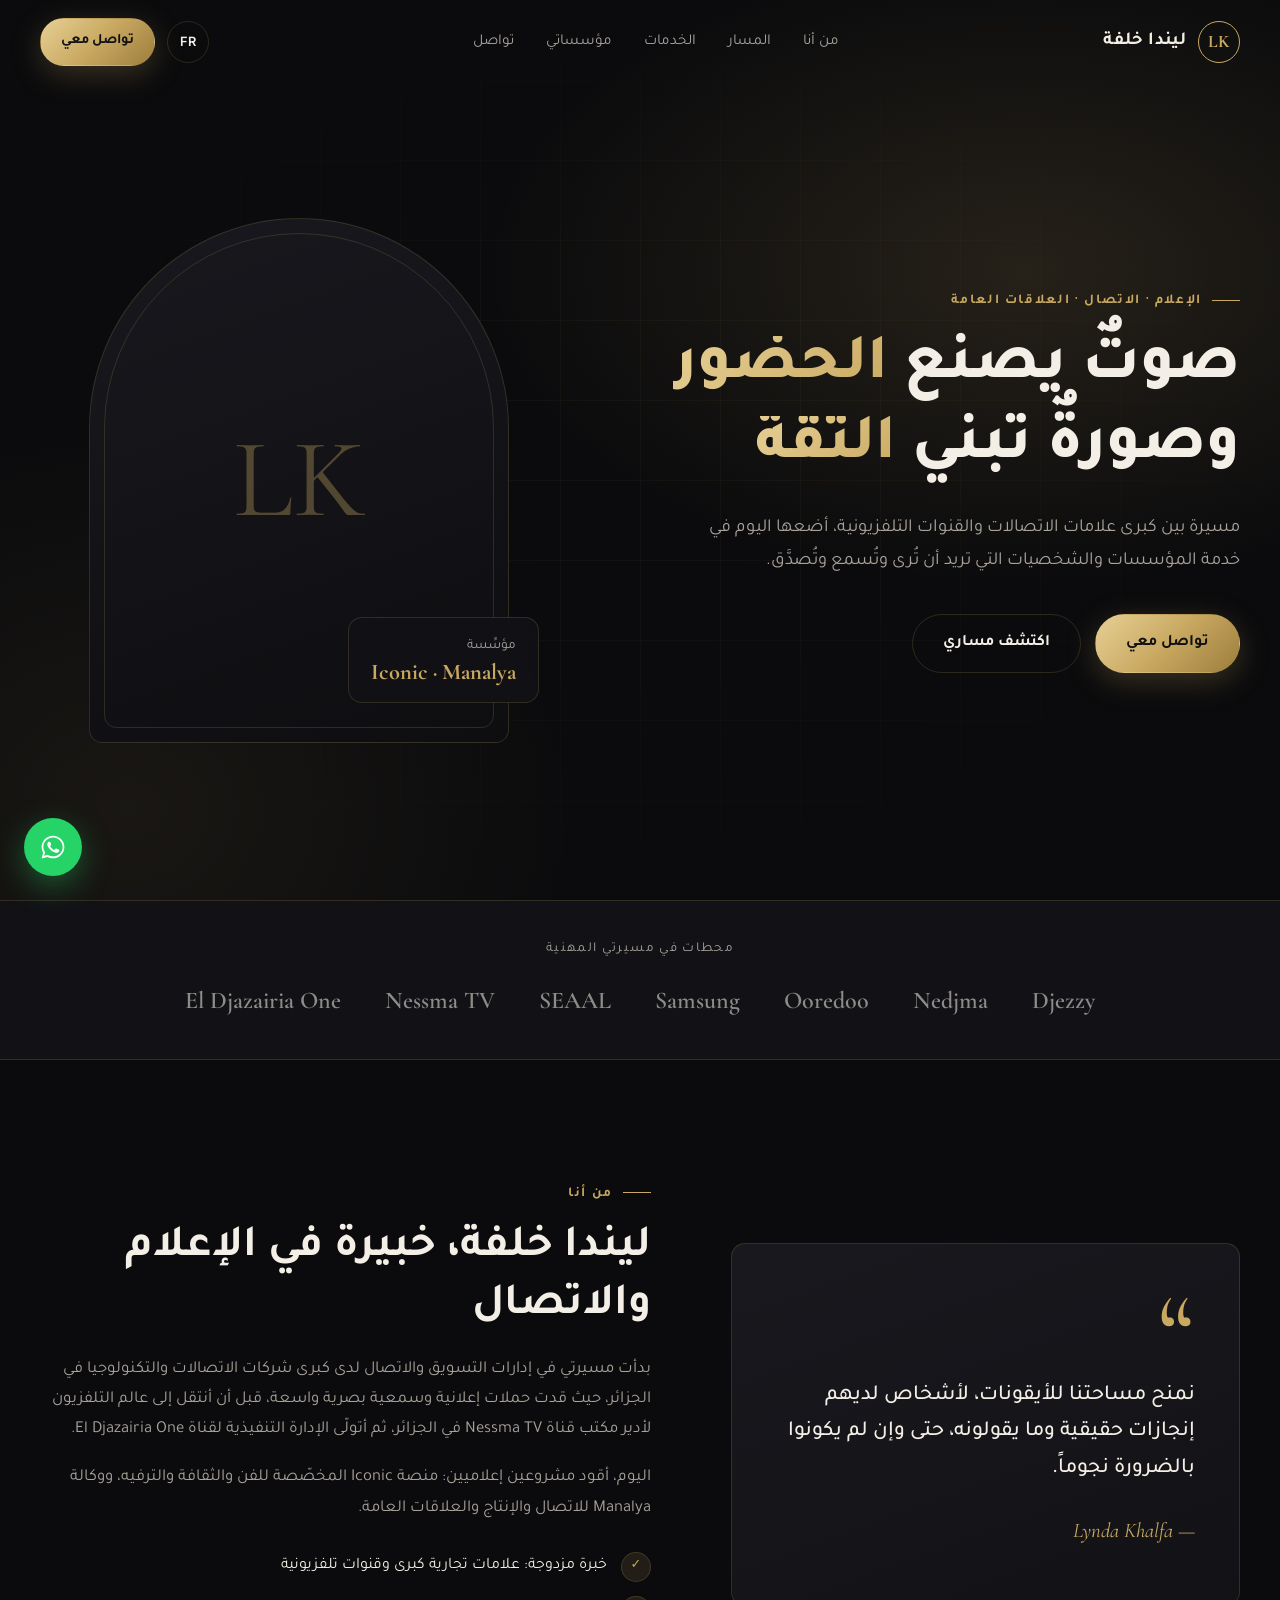
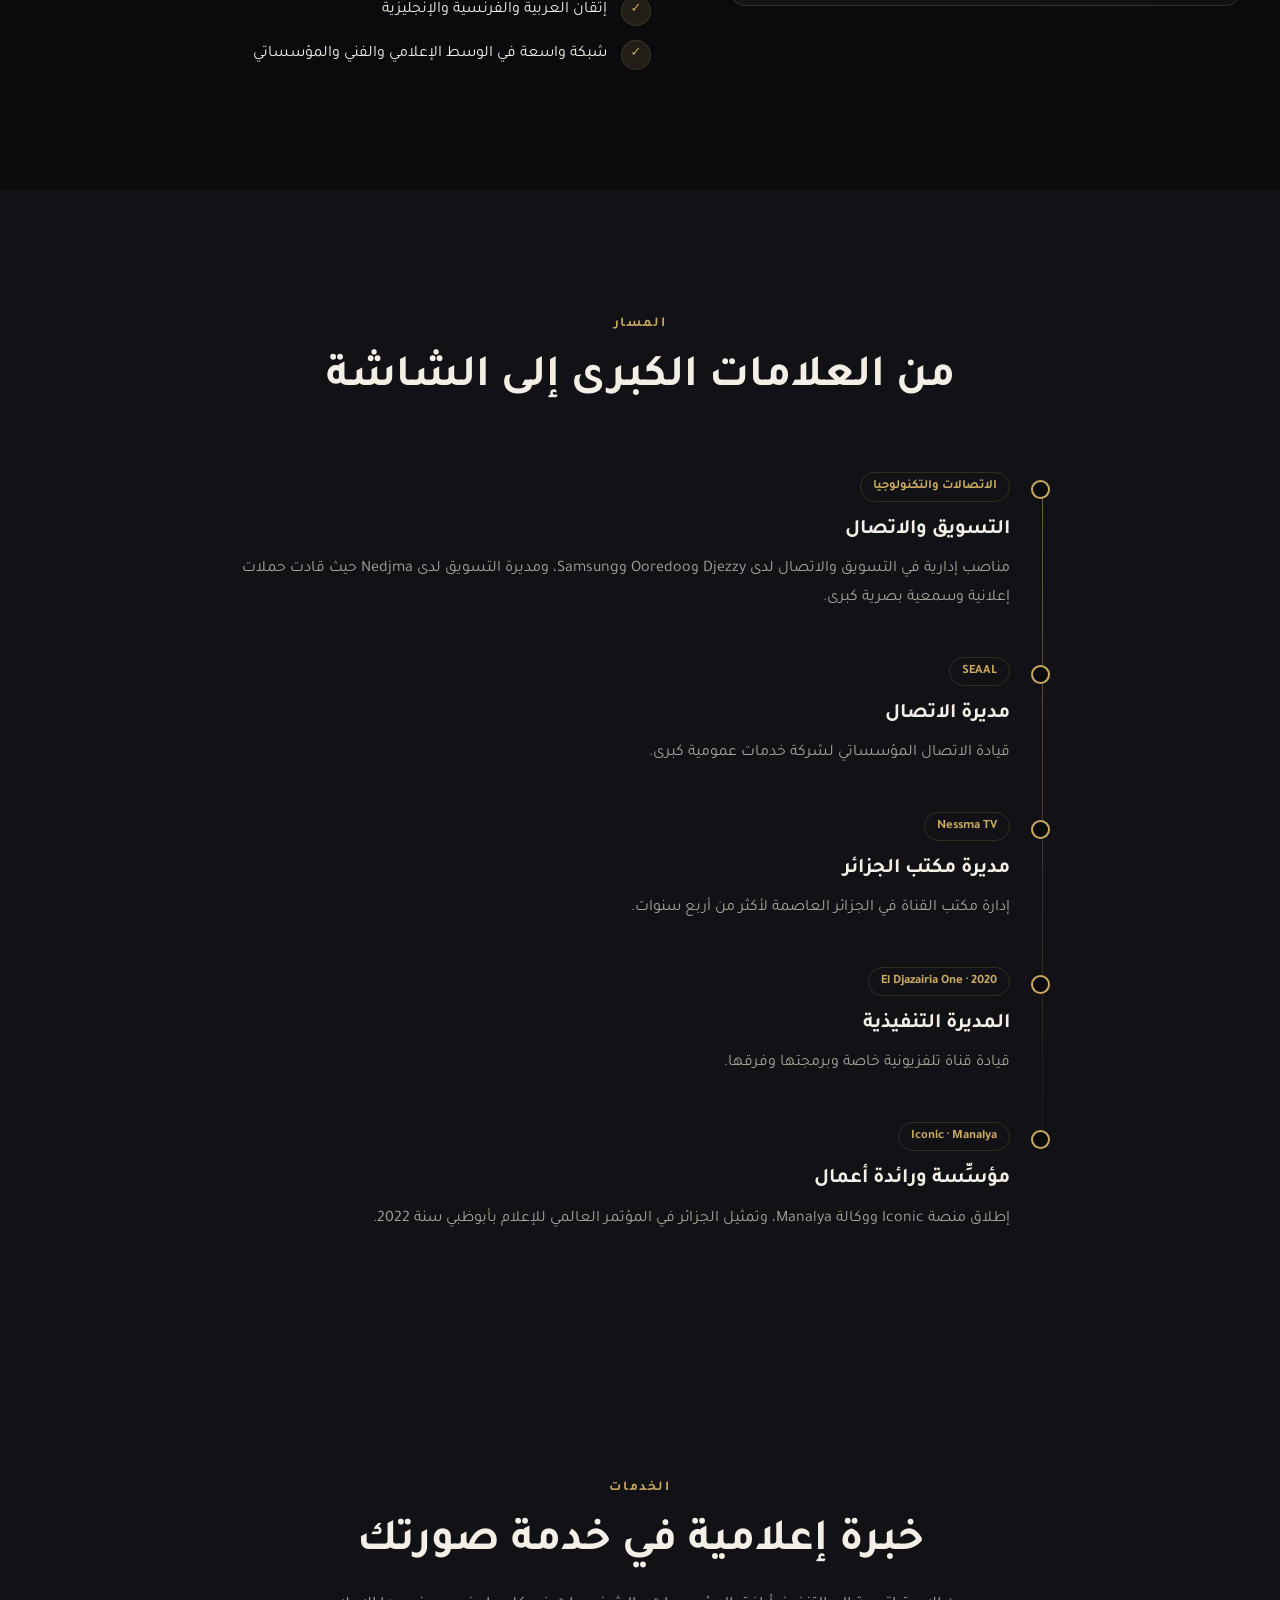
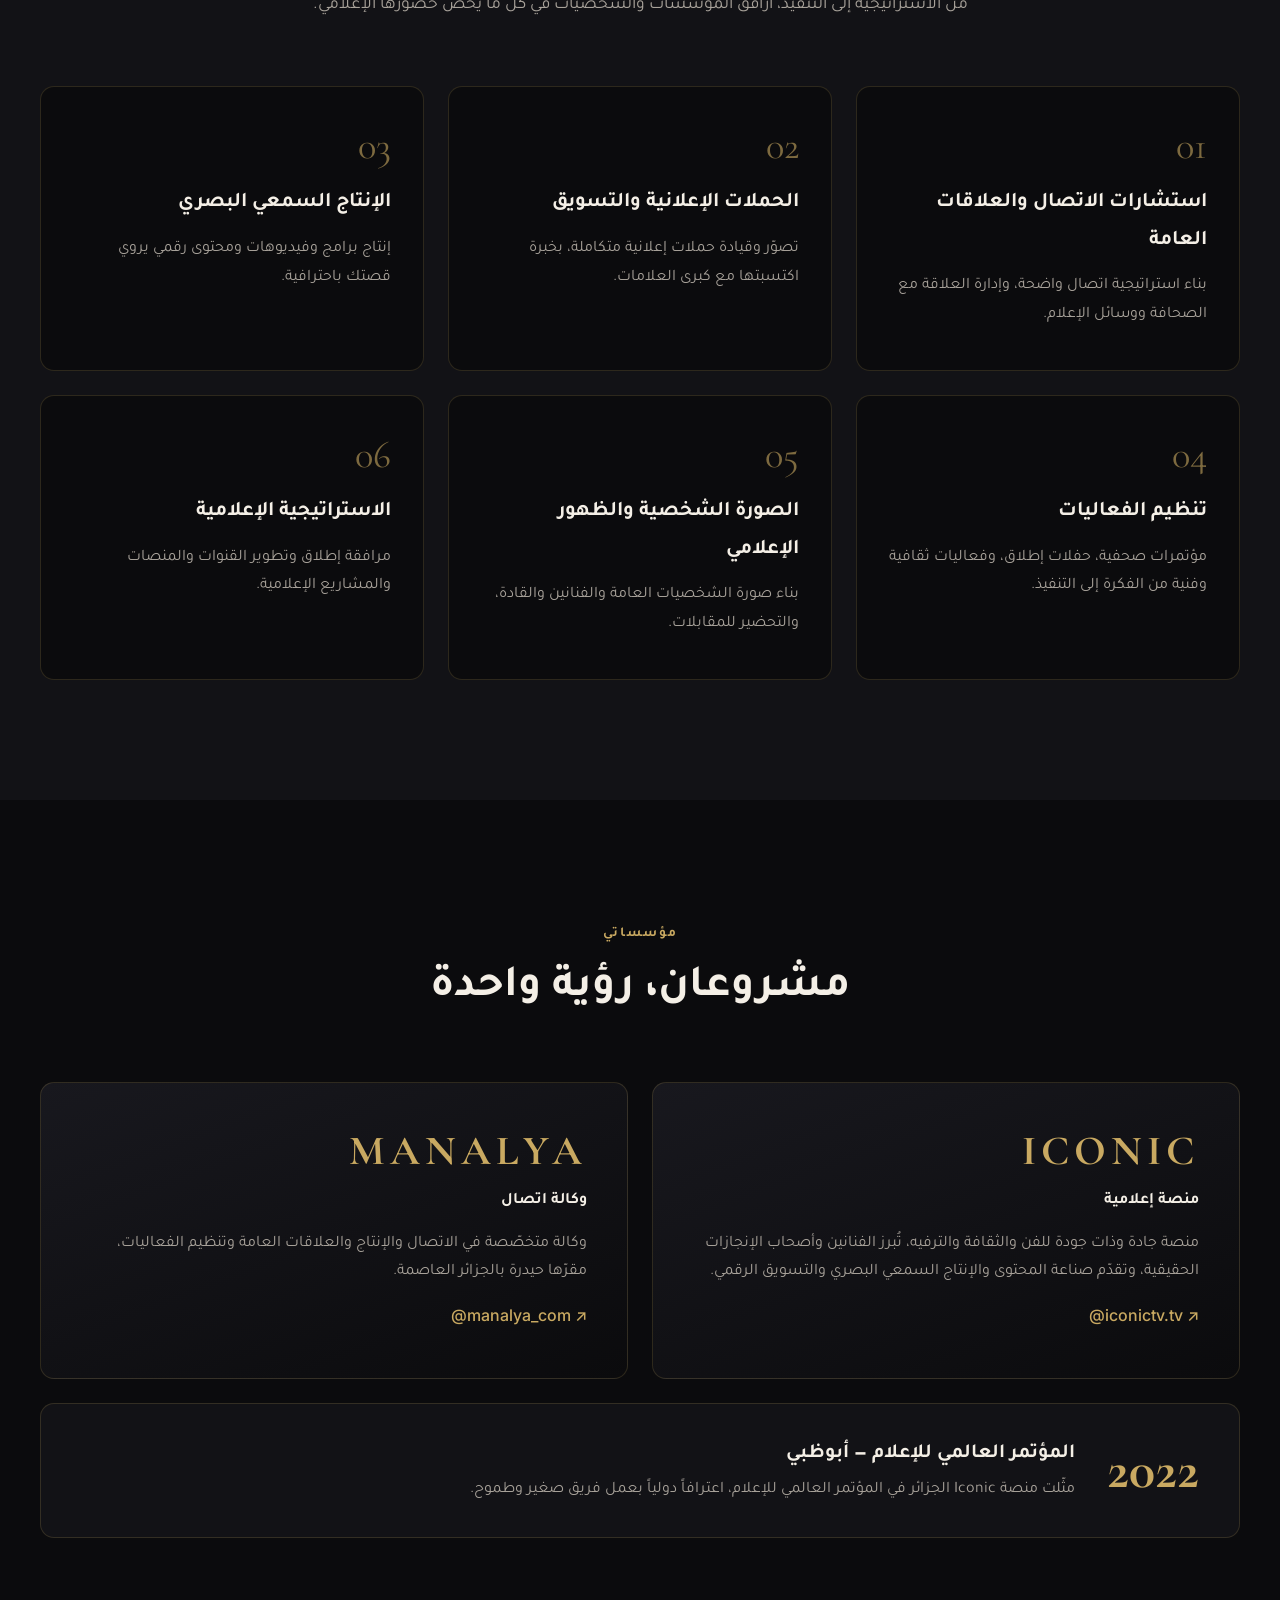
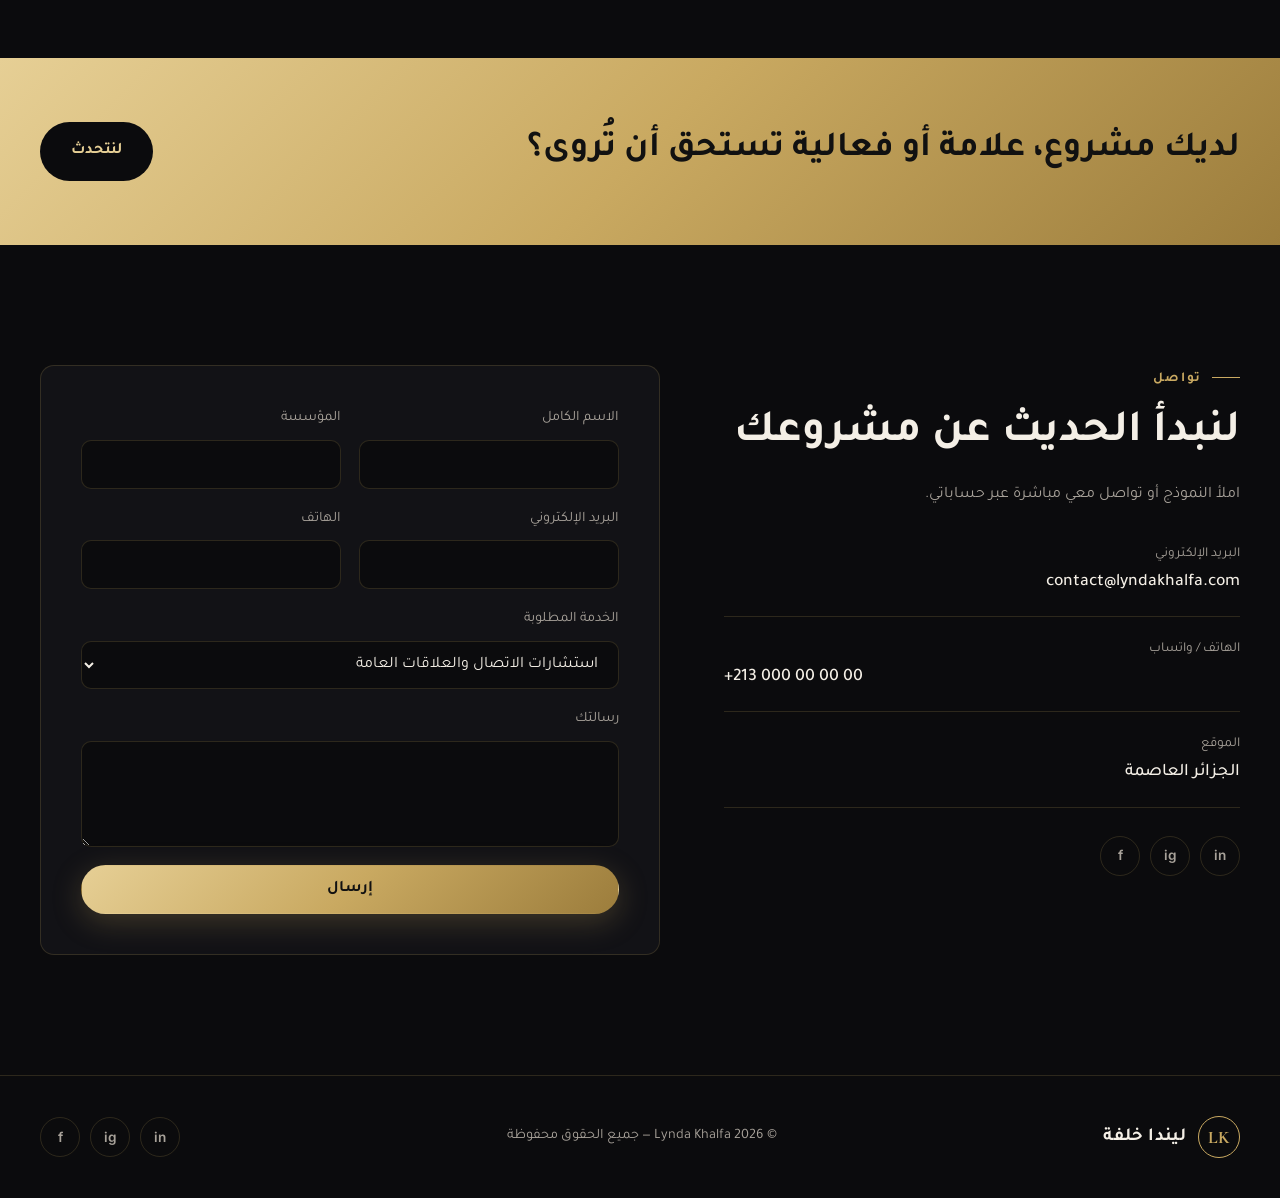
==== index.html @ bf8e7516 "Refocus site on media & PR: Lynda Khalfa, career timeline, Iconic & Manalya - Correct name spelling " ====
<!DOCTYPE html>
<html lang="ar" dir="rtl">
<head>
  <meta charset="UTF-8">
  <meta name="viewport" content="width=device-width, initial-scale=1.0">
  <title>ليندا خلفة | الإعلام والاتصال والعلاقات العامة</title>
  <meta name="description" content="ليندا خلفة — خبيرة في الإعلام والاتصال والعلاقات العامة، مؤسِّسة منصة Iconic ووكالة Manalya.">
  <link rel="preconnect" href="https://fonts.googleapis.com">
  <link rel="preconnect" href="https://fonts.gstatic.com" crossorigin>
  <link href="https://fonts.googleapis.com/css2?family=Cormorant+Garamond:wght@500;600;700&family=Tajawal:wght@300;400;500;700;800&family=Inter:wght@300;400;500;600&display=swap" rel="stylesheet">
  <link rel="stylesheet" href="assets/css/style.css">
</head>
<body>

  <!-- Header -->
  <header class="header" id="header">
    <div class="container header__inner">
      <a href="#home" class="logo">
        <span class="logo__mark">LK</span>
        <span class="logo__text" data-i18n="brand">ليندا خلفة</span>
      </a>
      <nav class="nav" id="nav">
        <a href="#about" data-i18n="nav.about">من أنا</a>
        <a href="#journey" data-i18n="nav.journey">المسار</a>
        <a href="#services" data-i18n="nav.services">الخدمات</a>
        <a href="#ventures" data-i18n="nav.ventures">مؤسساتي</a>
        <a href="#contact" data-i18n="nav.contact">تواصل</a>
      </nav>
      <div class="header__actions">
        <button class="lang-toggle" id="langToggle" aria-label="Change language">FR</button>
        <a href="#contact" class="btn btn--gold btn--sm" data-i18n="cta.contact">تواصل معي</a>
        <button class="burger" id="burger" aria-label="Menu"><span></span><span></span><span></span></button>
      </div>
    </div>
  </header>

  <!-- Hero -->
  <section class="hero" id="home">
    <div class="hero__bg"></div>
    <div class="container hero__inner">
      <div class="hero__content reveal">
        <span class="eyebrow" data-i18n="hero.eyebrow">الإعلام · الاتصال · العلاقات العامة</span>
        <h1 class="hero__title" data-i18n="hero.title">صوتٌ يصنع <em>الحضور</em> وصورةٌ تبني <em>الثقة</em></h1>
        <p class="hero__lead" data-i18n="hero.lead">مسيرة بين كبرى علامات الاتصالات والقنوات التلفزيونية، أضعها اليوم في خدمة المؤسسات والشخصيات التي تريد أن تُرى وتُسمع وتُصدَّق.</p>
        <div class="hero__cta">
          <a href="#contact" class="btn btn--gold" data-i18n="cta.contact">تواصل معي</a>
          <a href="#journey" class="btn btn--ghost" data-i18n="cta.journey">اكتشف مساري</a>
        </div>
      </div>
      <div class="hero__visual reveal">
        <div class="portrait">
          <!-- ضع صورة ليندا في: assets/img/lynda.jpg -->
          <div class="portrait__frame">
            <img src="assets/img/lynda.jpg" alt="Lynda Khalfa" onerror="this.style.display='none'">
            <span class="portrait__initials">LK</span>
          </div>
          <div class="portrait__badge">
            <span data-i18n="hero.badge">مؤسِّسة</span>
            <strong>Iconic · Manalya</strong>
          </div>
        </div>
      </div>
    </div>
  </section>

  <!-- Brands she worked with -->
  <section class="brands">
    <div class="container">
      <p class="brands__label" data-i18n="brands.label">محطات في مسيرتي المهنية</p>
      <ul class="brands__list">
        <li>Djezzy</li>
        <li>Nedjma</li>
        <li>Ooredoo</li>
        <li>Samsung</li>
        <li>SEAAL</li>
        <li>Nessma TV</li>
        <li>El Djazairia One</li>
      </ul>
    </div>
  </section>

  <!-- About -->
  <section class="section about" id="about">
    <div class="container about__grid">
      <div class="about__media reveal">
        <div class="about__card">
          <span class="quote-mark">“</span>
          <p data-i18n="about.quote">نمنح مساحتنا للأيقونات، لأشخاص لديهم إنجازات حقيقية وما يقولونه، حتى وإن لم يكونوا بالضرورة نجوماً.</p>
          <span class="about__sign">— Lynda Khalfa</span>
        </div>
      </div>
      <div class="about__content reveal">
        <span class="eyebrow" data-i18n="about.eyebrow">من أنا</span>
        <h2 class="section__title" data-i18n="about.title">ليندا خلفة، خبيرة في الإعلام والاتصال</h2>
        <p data-i18n="about.p1">بدأت مسيرتي في إدارات التسويق والاتصال لدى كبرى شركات الاتصالات والتكنولوجيا في الجزائر، حيث قدت حملات إعلانية وسمعية بصرية واسعة، قبل أن أنتقل إلى عالم التلفزيون لأدير مكتب قناة Nessma TV في الجزائر، ثم أتولّى الإدارة التنفيذية لقناة El Djazairia One.</p>
        <p data-i18n="about.p2">اليوم، أقود مشروعين إعلاميين: منصة Iconic المخصّصة للفن والثقافة والترفيه، ووكالة Manalya للاتصال والإنتاج والعلاقات العامة.</p>
        <ul class="checklist">
          <li data-i18n="about.l1">خبرة مزدوجة: علامات تجارية كبرى وقنوات تلفزيونية</li>
          <li data-i18n="about.l2">إتقان العربية والفرنسية والإنجليزية</li>
          <li data-i18n="about.l3">شبكة واسعة في الوسط الإعلامي والفني والمؤسساتي</li>
        </ul>
      </div>
    </div>
  </section>

  <!-- Journey -->
  <section class="section journey" id="journey">
    <div class="container">
      <div class="section__head reveal">
        <span class="eyebrow" data-i18n="journey.eyebrow">المسار</span>
        <h2 class="section__title" data-i18n="journey.title">من العلامات الكبرى إلى الشاشة</h2>
      </div>
      <!-- TODO: تأكيد التواريخ والمناصب مع ليندا -->
      <ol class="timeline">
        <li class="timeline__item reveal">
          <span class="timeline__tag" data-i18n="journey.i1.tag">الاتصالات والتكنولوجيا</span>
          <h3 data-i18n="journey.i1.t">التسويق والاتصال</h3>
          <p data-i18n="journey.i1.d">مناصب إدارية في التسويق والاتصال لدى Djezzy وOoredoo وSamsung، ومديرة التسويق لدى Nedjma حيث قادت حملات إعلانية وسمعية بصرية كبرى.</p>
        </li>
        <li class="timeline__item reveal">
          <span class="timeline__tag">SEAAL</span>
          <h3 data-i18n="journey.i2.t">مديرة الاتصال</h3>
          <p data-i18n="journey.i2.d">قيادة الاتصال المؤسساتي لشركة خدمات عمومية كبرى.</p>
        </li>
        <li class="timeline__item reveal">
          <span class="timeline__tag">Nessma TV</span>
          <h3 data-i18n="journey.i3.t">مديرة مكتب الجزائر</h3>
          <p data-i18n="journey.i3.d">إدارة مكتب القناة في الجزائر العاصمة لأكثر من أربع سنوات.</p>
        </li>
        <li class="timeline__item reveal">
          <span class="timeline__tag">El Djazairia One · 2020</span>
          <h3 data-i18n="journey.i4.t">المديرة التنفيذية</h3>
          <p data-i18n="journey.i4.d">قيادة قناة تلفزيونية خاصة وبرمجتها وفرقها.</p>
        </li>
        <li class="timeline__item reveal">
          <span class="timeline__tag">Iconic · Manalya</span>
          <h3 data-i18n="journey.i5.t">مؤسِّسة ورائدة أعمال</h3>
          <p data-i18n="journey.i5.d">إطلاق منصة Iconic ووكالة Manalya، وتمثيل الجزائر في المؤتمر العالمي للإعلام بأبوظبي سنة 2022.</p>
        </li>
      </ol>
    </div>
  </section>

  <!-- Services -->
  <section class="section services" id="services">
    <div class="container">
      <div class="section__head reveal">
        <span class="eyebrow" data-i18n="services.eyebrow">الخدمات</span>
        <h2 class="section__title" data-i18n="services.title">خبرة إعلامية في خدمة صورتك</h2>
        <p class="section__lead" data-i18n="services.lead">من الاستراتيجية إلى التنفيذ، أرافق المؤسسات والشخصيات في كل ما يخص حضورها الإعلامي.</p>
      </div>
      <div class="cards">
        <article class="card reveal">
          <div class="card__icon">01</div>
          <h3 data-i18n="services.s1.t">استشارات الاتصال والعلاقات العامة</h3>
          <p data-i18n="services.s1.d">بناء استراتيجية اتصال واضحة، وإدارة العلاقة مع الصحافة ووسائل الإعلام.</p>
        </article>
        <article class="card reveal">
          <div class="card__icon">02</div>
          <h3 data-i18n="services.s2.t">الحملات الإعلانية والتسويق</h3>
          <p data-i18n="services.s2.d">تصوّر وقيادة حملات إعلانية متكاملة، بخبرة اكتسبتها مع كبرى العلامات.</p>
        </article>
        <article class="card reveal">
          <div class="card__icon">03</div>
          <h3 data-i18n="services.s3.t">الإنتاج السمعي البصري</h3>
          <p data-i18n="services.s3.d">إنتاج برامج وفيديوهات ومحتوى رقمي يروي قصتك باحترافية.</p>
        </article>
        <article class="card reveal">
          <div class="card__icon">04</div>
          <h3 data-i18n="services.s4.t">تنظيم الفعاليات</h3>
          <p data-i18n="services.s4.d">مؤتمرات صحفية، حفلات إطلاق، وفعاليات ثقافية وفنية من الفكرة إلى التنفيذ.</p>
        </article>
        <article class="card reveal">
          <div class="card__icon">05</div>
          <h3 data-i18n="services.s5.t">الصورة الشخصية والظهور الإعلامي</h3>
          <p data-i18n="services.s5.d">بناء صورة الشخصيات العامة والفنانين والقادة، والتحضير للمقابلات.</p>
        </article>
        <article class="card reveal">
          <div class="card__icon">06</div>
          <h3 data-i18n="services.s6.t">الاستراتيجية الإعلامية</h3>
          <p data-i18n="services.s6.d">مرافقة إطلاق وتطوير القنوات والمنصات والمشاريع الإعلامية.</p>
        </article>
      </div>
    </div>
  </section>

  <!-- Ventures -->
  <section class="section ventures" id="ventures">
    <div class="container">
      <div class="section__head reveal">
        <span class="eyebrow" data-i18n="ventures.eyebrow">مؤسساتي</span>
        <h2 class="section__title" data-i18n="ventures.title">مشروعان، رؤية واحدة</h2>
      </div>
      <div class="ventures__grid">
        <article class="venture reveal">
          <!-- TODO: شعار Iconic في assets/img/iconic.png -->
          <div class="venture__logo">ICONIC</div>
          <span class="venture__type" data-i18n="ventures.iconic.type">منصة إعلامية</span>
          <p data-i18n="ventures.iconic.d">منصة جادة وذات جودة للفن والثقافة والترفيه، تُبرز الفنانين وأصحاب الإنجازات الحقيقية، وتقدّم صناعة المحتوى والإنتاج السمعي البصري والتسويق الرقمي.</p>
          <a class="venture__link" href="https://www.instagram.com/iconictv.tv" target="_blank" rel="noopener">@iconictv.tv ↗</a>
        </article>
        <article class="venture reveal">
          <!-- TODO: شعار Manalya في assets/img/manalya.png -->
          <div class="venture__logo">MANALYA</div>
          <span class="venture__type" data-i18n="ventures.manalya.type">وكالة اتصال</span>
          <p data-i18n="ventures.manalya.d">وكالة متخصّصة في الاتصال والإنتاج والعلاقات العامة وتنظيم الفعاليات، مقرّها حيدرة بالجزائر العاصمة.</p>
          <a class="venture__link" href="https://www.instagram.com/manalya_com" target="_blank" rel="noopener">@manalya_com ↗</a>
        </article>
      </div>
      <div class="highlight reveal">
        <span class="highlight__year">2022</span>
        <div>
          <h3 data-i18n="highlight.t">المؤتمر العالمي للإعلام — أبوظبي</h3>
          <p data-i18n="highlight.d">مثّلت منصة Iconic الجزائر في المؤتمر العالمي للإعلام، اعترافاً دولياً بعمل فريق صغير وطموح.</p>
        </div>
      </div>
    </div>
  </section>

  <!-- CTA band -->
  <section class="cta-band">
    <div class="container cta-band__inner reveal">
      <h2 data-i18n="band.title">لديك مشروع، علامة أو فعالية تستحق أن تُروى؟</h2>
      <a href="#contact" class="btn btn--dark" data-i18n="cta.talk">لنتحدث</a>
    </div>
  </section>

  <!-- Contact -->
  <section class="section contact" id="contact">
    <div class="container contact__grid">
      <div class="contact__info reveal">
        <span class="eyebrow" data-i18n="contact.eyebrow">تواصل</span>
        <h2 class="section__title" data-i18n="contact.title">لنبدأ الحديث عن مشروعك</h2>
        <p data-i18n="contact.lead">املأ النموذج أو تواصل معي مباشرة عبر حساباتي.</p>
        <ul class="contact__list">
          <!-- TODO: البريد والهاتف الحقيقيان (يُعدَّلان في assets/js/main.js) -->
          <li><span data-i18n="contact.email">البريد الإلكتروني</span><a href="#" id="emailLink"></a></li>
          <li><span data-i18n="contact.phone">الهاتف / واتساب</span><a href="#" id="waLink" dir="ltr"></a></li>
          <li><span data-i18n="contact.location">الموقع</span><strong data-i18n="contact.city">الجزائر العاصمة</strong></li>
        </ul>
        <div class="socials socials--lg">
          <a href="https://www.linkedin.com/in/lyndakhalfa" target="_blank" rel="noopener" aria-label="LinkedIn">in</a>
          <a href="https://www.instagram.com/lynda_khalfa_chaib" target="_blank" rel="noopener" aria-label="Instagram">ig</a>
          <a href="https://www.facebook.com/share/1FAeTQP4gi/" target="_blank" rel="noopener" aria-label="Facebook">f</a>
        </div>
      </div>
      <form class="form reveal" id="contactForm">
        <div class="form__row">
          <label><span data-i18n="form.name">الاسم الكامل</span><input type="text" name="name" required></label>
          <label><span data-i18n="form.company">المؤسسة</span><input type="text" name="company"></label>
        </div>
        <div class="form__row">
          <label><span data-i18n="form.email">البريد الإلكتروني</span><input type="email" name="email" required></label>
          <label><span data-i18n="form.phone">الهاتف</span><input type="tel" name="phone"></label>
        </div>
        <label><span data-i18n="form.service">الخدمة المطلوبة</span>
          <select name="service">
            <option data-i18n="services.s1.t">استشارات الاتصال والعلاقات العامة</option>
            <option data-i18n="services.s2.t">الحملات الإعلانية والتسويق</option>
            <option data-i18n="services.s3.t">الإنتاج السمعي البصري</option>
            <option data-i18n="services.s4.t">تنظيم الفعاليات</option>
            <option data-i18n="services.s5.t">الصورة الشخصية والظهور الإعلامي</option>
            <option data-i18n="services.s6.t">الاستراتيجية الإعلامية</option>
          </select>
        </label>
        <label><span data-i18n="form.message">رسالتك</span><textarea name="message" rows="4" required></textarea></label>
        <button type="submit" class="btn btn--gold btn--full" data-i18n="form.submit">إرسال</button>
        <p class="form__note" id="formNote" hidden></p>
      </form>
    </div>
  </section>

  <!-- Footer -->
  <footer class="footer">
    <div class="container footer__inner">
      <a href="#home" class="logo">
        <span class="logo__mark">LK</span>
        <span class="logo__text" data-i18n="brand">ليندا خلفة</span>
      </a>
      <p class="footer__copy">© <span id="year"></span> Lynda Khalfa — <span data-i18n="footer.rights">جميع الحقوق محفوظة</span></p>
      <div class="socials">
        <a href="https://www.linkedin.com/in/lyndakhalfa" target="_blank" rel="noopener" aria-label="LinkedIn">in</a>
        <a href="https://www.instagram.com/lynda_khalfa_chaib" target="_blank" rel="noopener" aria-label="Instagram">ig</a>
        <a href="https://www.facebook.com/share/1FAeTQP4gi/" target="_blank" rel="noopener" aria-label="Facebook">f</a>
      </div>
    </div>
  </footer>

  <a href="#" class="wa-float" id="waFloat" aria-label="WhatsApp">
    <svg viewBox="0 0 32 32" width="28" height="28" fill="currentColor"><path d="M16 3C8.8 3 3 8.8 3 16c0 2.3.6 4.5 1.7 6.5L3 29l6.7-1.7c1.9 1 4.1 1.6 6.3 1.6 7.2 0 13-5.8 13-13S23.2 3 16 3zm0 23.7c-2 0-4-.5-5.7-1.6l-.4-.2-4 1 1.1-3.9-.3-.4C5.6 19.9 5 18 5 16 5 9.9 9.9 5 16 5s11 4.9 11 11-4.9 10.7-11 10.7zm6-8c-.3-.2-1.9-1-2.2-1.1-.3-.1-.5-.2-.7.2-.2.3-.8 1.1-1 1.3-.2.2-.4.2-.7.1-.3-.2-1.4-.5-2.6-1.6-1-.9-1.6-1.9-1.8-2.2-.2-.3 0-.5.1-.7l.5-.6c.2-.2.2-.4.3-.6.1-.2 0-.4 0-.6l-1-2.4c-.3-.6-.5-.5-.7-.5h-.6c-.2 0-.6.1-.9.4-.3.3-1.2 1.1-1.2 2.8s1.2 3.3 1.4 3.5c.2.2 2.4 3.6 5.7 5 .8.3 1.4.5 1.9.7.8.3 1.6.2 2.2.1.7-.1 1.9-.8 2.2-1.5.3-.8.3-1.4.2-1.5-.1-.2-.3-.3-.6-.4z"/></svg>
  </a>

  <script src="assets/js/main.js"></script>
</body>
</html>
---- assets/css/style.css ----
:root {
  --bg: #0b0b0d;
  --bg-2: #121216;
  --bg-3: #18181e;
  --line: rgba(201, 169, 97, 0.18);
  --gold: #c9a961;
  --gold-2: #e6cf95;
  --gold-dark: #9c7d3c;
  --text: #f4efe6;
  --muted: #a8a29a;
  --radius: 14px;
  --font-ar: "Tajawal", system-ui, sans-serif;
  --font-lat: "Inter", system-ui, sans-serif;
  --font-display-lat: "Cormorant Garamond", Georgia, serif;
  --font: var(--font-ar);
  --font-display: var(--font-ar);
}

html[lang="fr"] {
  --font: var(--font-lat);
  --font-display: var(--font-display-lat);
}

* { box-sizing: border-box; margin: 0; padding: 0; }
html { scroll-behavior: smooth; }
body {
  font-family: var(--font);
  background: var(--bg);
  color: var(--text);
  line-height: 1.8;
  -webkit-font-smoothing: antialiased;
  overflow-x: hidden;
}
img { max-width: 100%; display: block; }
a { color: inherit; text-decoration: none; }

.container { width: min(1200px, 100% - 32px); margin-inline: auto; }

/* Buttons */
.btn {
  display: inline-flex; align-items: center; justify-content: center;
  padding: 14px 30px; border-radius: 999px;
  font-family: inherit; font-weight: 600; font-size: 1rem;
  border: 1px solid transparent; cursor: pointer;
  transition: transform .25s, box-shadow .25s, background .25s, color .25s;
  white-space: nowrap;
}
.btn--sm { padding: 10px 20px; font-size: .9rem; }
.btn--full { width: 100%; }
.btn--gold {
  background: linear-gradient(135deg, var(--gold-2), var(--gold) 50%, var(--gold-dark));
  color: #111;
  box-shadow: 0 8px 30px rgba(201, 169, 97, .25);
}
.btn--gold:hover { transform: translateY(-2px); box-shadow: 0 12px 40px rgba(201, 169, 97, .4); }
.btn--ghost { border-color: var(--line); color: var(--text); }
.btn--ghost:hover { border-color: var(--gold); color: var(--gold); }
.btn--dark { background: #0b0b0d; color: var(--gold-2); }
.btn--dark:hover { transform: translateY(-2px); }

.eyebrow {
  display: inline-block; color: var(--gold);
  font-size: .85rem; font-weight: 600; letter-spacing: .12em; text-transform: uppercase;
  margin-bottom: 14px;
}
.eyebrow::before { content: ""; display: inline-block; width: 28px; height: 1px; background: var(--gold); vertical-align: middle; margin-inline-end: 10px; }

/* Header */
.header {
  position: fixed; inset: 0 0 auto 0; z-index: 50;
  padding: 18px 0; transition: background .3s, padding .3s, border-color .3s;
  border-bottom: 1px solid transparent;
}
.header.scrolled { background: rgba(11, 11, 13, .88); backdrop-filter: blur(12px); padding: 12px 0; border-color: var(--line); }
.header__inner { display: flex; align-items: center; justify-content: space-between; gap: 24px; }
.logo { display: flex; align-items: center; gap: 12px; }
.logo__mark {
  width: 42px; height: 42px; border-radius: 50%;
  display: grid; place-items: center;
  border: 1px solid var(--gold); color: var(--gold);
  font-family: var(--font-display-lat); font-weight: 700; font-size: 1.1rem;
}
.logo__text { font-weight: 700; font-size: 1.15rem; letter-spacing: .02em; }
.nav { display: flex; gap: 32px; }
.nav a { color: var(--muted); font-size: .95rem; transition: color .2s; position: relative; }
.nav a:hover { color: var(--gold); }
.header__actions { display: flex; align-items: center; gap: 12px; }
.lang-toggle {
  background: none; border: 1px solid var(--line); color: var(--text);
  width: 42px; height: 42px; border-radius: 50%; cursor: pointer;
  font-family: var(--font-lat); font-weight: 600; font-size: .8rem;
  transition: border-color .2s, color .2s;
}
.lang-toggle:hover { border-color: var(--gold); color: var(--gold); }
.burger { display: none; background: none; border: 0; cursor: pointer; width: 42px; height: 42px; flex-direction: column; justify-content: center; gap: 5px; align-items: center; }
.burger span { width: 22px; height: 2px; background: var(--text); transition: .3s; }
.burger.open span:nth-child(1) { transform: translateY(7px) rotate(45deg); }
.burger.open span:nth-child(2) { opacity: 0; }
.burger.open span:nth-child(3) { transform: translateY(-7px) rotate(-45deg); }

/* Hero */
.hero { position: relative; min-height: 100vh; display: flex; align-items: center; padding: 140px 0 80px; overflow: hidden; }
.hero__bg {
  position: absolute; inset: 0; z-index: -1;
  background:
    radial-gradient(ellipse 60% 50% at 80% 30%, rgba(201,169,97,.14), transparent 70%),
    radial-gradient(ellipse 50% 60% at 10% 90%, rgba(201,169,97,.08), transparent 70%),
    var(--bg);
}
.hero__bg::after {
  content: ""; position: absolute; inset: 0;
  background-image: linear-gradient(var(--line) 1px, transparent 1px), linear-gradient(90deg, var(--line) 1px, transparent 1px);
  background-size: 80px 80px; opacity: .25;
  mask-image: radial-gradient(ellipse at center, #000 20%, transparent 75%);
}
.hero__inner { display: grid; grid-template-columns: 1.2fr 1fr; gap: 60px; align-items: center; }
.hero__title {
  font-family: var(--font-display); font-weight: 800;
  font-size: clamp(2.2rem, 5vw, 4rem); line-height: 1.25; margin-bottom: 24px;
}
html[lang="fr"] .hero__title { font-weight: 600; line-height: 1.1; }
.hero__title em {
  font-style: normal;
  background: linear-gradient(135deg, var(--gold-2), var(--gold));
  -webkit-background-clip: text; background-clip: text; color: transparent;
}
.hero__lead { color: var(--muted); font-size: 1.15rem; max-width: 560px; margin-bottom: 36px; }
.hero__cta { display: flex; gap: 14px; flex-wrap: wrap; }

.portrait { position: relative; max-width: 420px; margin-inline: auto; }
.portrait__frame {
  aspect-ratio: 4 / 5; border-radius: 220px 220px var(--radius) var(--radius);
  overflow: hidden; position: relative;
  background: linear-gradient(160deg, var(--bg-3), #0e0e11);
  border: 1px solid var(--line);
  display: grid; place-items: center;
}
.portrait__frame::before {
  content: ""; position: absolute; inset: 14px; border-radius: inherit;
  border: 1px solid var(--line); pointer-events: none; z-index: 2;
}
.portrait__frame img { position: absolute; inset: 0; width: 100%; height: 100%; object-fit: cover; }
.portrait__initials { font-family: var(--font-display-lat); font-size: 7rem; color: var(--gold); opacity: .35; }
.portrait__badge {
  position: absolute; bottom: 40px; inset-inline-start: -30px;
  background: rgba(18,18,22,.92); backdrop-filter: blur(10px);
  border: 1px solid var(--line); border-radius: var(--radius);
  padding: 16px 22px; display: flex; flex-direction: column; z-index: 3;
}
.portrait__badge strong { font-family: var(--font-display-lat); font-size: 1.4rem; color: var(--gold); line-height: 1.2; direction: ltr; }
.portrait__badge span { color: var(--muted); font-size: .85rem; }

/* Brands strip */
.brands { border-block: 1px solid var(--line); background: var(--bg-2); padding: 36px 0; text-align: center; }
.brands__label { color: var(--muted); font-size: .85rem; letter-spacing: .1em; margin-bottom: 18px; }
.brands__list { list-style: none; display: flex; flex-wrap: wrap; justify-content: center; gap: 12px 44px; }
.brands__list li { font-family: var(--font-display-lat); font-size: 1.5rem; font-weight: 600; color: var(--text); opacity: .55; transition: opacity .2s, color .2s; direction: ltr; }
.brands__list li:hover { opacity: 1; color: var(--gold); }

/* Sections */
.section { padding: 120px 0; }
.section__head { text-align: center; max-width: 680px; margin: 0 auto 64px; }
.section__head .eyebrow::before { display: none; }
.section__title {
  font-family: var(--font-display); font-weight: 700;
  font-size: clamp(1.8rem, 3.5vw, 2.8rem); line-height: 1.3; margin-bottom: 18px;
}
html[lang="fr"] .section__title { font-weight: 600; }
.section__lead { color: var(--muted); font-size: 1.1rem; }

/* About */
.about__grid { display: grid; grid-template-columns: 1fr 1.2fr; gap: 80px; align-items: center; }
.about__card {
  position: relative; padding: 56px 44px; border-radius: var(--radius);
  background: linear-gradient(160deg, var(--bg-3), var(--bg-2));
  border: 1px solid var(--line);
}
.quote-mark { font-family: var(--font-display-lat); font-size: 7rem; line-height: .6; color: var(--gold); display: block; margin-bottom: 10px; }
.about__card p { font-size: 1.35rem; line-height: 1.7; font-weight: 500; }
.about__sign { display: block; margin-top: 24px; color: var(--gold); font-family: var(--font-display-lat); font-size: 1.3rem; font-style: italic; }
.about__content p { color: var(--muted); margin-bottom: 18px; font-size: 1.05rem; }
.checklist { list-style: none; margin-top: 28px; display: grid; gap: 14px; }
.checklist li { display: flex; align-items: center; gap: 14px; }
.checklist li::before {
  content: "✓"; flex: none; width: 28px; height: 28px; border-radius: 50%;
  display: grid; place-items: center; font-size: .8rem;
  background: rgba(201,169,97,.12); color: var(--gold); border: 1px solid var(--line);
}

/* Services */
.services, .journey { background: var(--bg-2); }
.cards { display: grid; grid-template-columns: repeat(3, 1fr); gap: 24px; }
.card {
  padding: 40px 32px; border-radius: var(--radius);
  background: var(--bg); border: 1px solid var(--line);
  transition: transform .35s, border-color .35s, box-shadow .35s;
  position: relative; overflow: hidden;
}
.card::after {
  content: ""; position: absolute; inset: auto 0 0 0; height: 2px;
  background: linear-gradient(90deg, transparent, var(--gold), transparent);
  transform: scaleX(0); transition: transform .4s;
}
.card:hover { transform: translateY(-6px); border-color: rgba(201,169,97,.4); box-shadow: 0 20px 50px rgba(0,0,0,.4); }
.card:hover::after { transform: scaleX(1); }
.card__icon { font-family: var(--font-display-lat); font-size: 2.4rem; color: var(--gold); opacity: .6; margin-bottom: 20px; line-height: 1; }
.card h3 { font-size: 1.3rem; margin-bottom: 12px; }
.card p { color: var(--muted); }

/* Journey timeline */
.timeline { list-style: none; max-width: 820px; margin: 0 auto; position: relative; padding-inline-start: 40px; }
.timeline::before { content: ""; position: absolute; top: 8px; bottom: 8px; inset-inline-start: 7px; width: 1px; background: linear-gradient(var(--gold), transparent); opacity: .5; }
.timeline__item { position: relative; padding-bottom: 44px; }
.timeline__item:last-child { padding-bottom: 0; }
.timeline__item::before {
  content: ""; position: absolute; top: 8px; inset-inline-start: -40px;
  width: 15px; height: 15px; border-radius: 50%; background: var(--bg); border: 2px solid var(--gold);
}
.timeline__tag { display: inline-block; font-family: var(--font-lat); font-size: .8rem; font-weight: 600; color: var(--gold); border: 1px solid var(--line); border-radius: 999px; padding: 2px 12px; margin-bottom: 10px; }
html[dir="rtl"] .timeline__tag { font-family: var(--font); }
.timeline__item h3 { font-size: 1.3rem; margin-bottom: 6px; }
.timeline__item p { color: var(--muted); }

/* Ventures */
.ventures__grid { display: grid; grid-template-columns: 1fr 1fr; gap: 24px; }
.venture {
  padding: 48px 40px; border-radius: var(--radius); border: 1px solid var(--line);
  background: linear-gradient(160deg, var(--bg-3), var(--bg));
  display: flex; flex-direction: column; gap: 14px;
  transition: border-color .3s, transform .3s;
}
.venture:hover { border-color: rgba(201,169,97,.45); transform: translateY(-4px); }
.venture__logo { font-family: var(--font-display-lat); font-size: 2.6rem; font-weight: 700; letter-spacing: .12em; color: var(--gold); line-height: 1; }
.venture__type { color: var(--text); font-weight: 600; }
.venture p { color: var(--muted); flex: 1; }
.venture__link { color: var(--gold); font-family: var(--font-lat); font-weight: 500; align-self: flex-start; unicode-bidi: plaintext; }
.venture__link:hover { text-decoration: underline; }
.highlight {
  margin-top: 24px; padding: 32px 40px; border-radius: var(--radius);
  border: 1px solid var(--line); background: var(--bg-2);
  display: flex; align-items: center; gap: 32px;
}
.highlight__year { font-family: var(--font-display-lat); font-size: 3.4rem; font-weight: 700; color: var(--gold); line-height: 1; }
.highlight h3 { font-size: 1.25rem; margin-bottom: 4px; }
.highlight p { color: var(--muted); }

/* CTA band */
.cta-band { background: linear-gradient(135deg, var(--gold-2), var(--gold) 50%, var(--gold-dark)); color: #111; padding: 64px 0; }
.cta-band__inner { display: flex; align-items: center; justify-content: space-between; gap: 32px; flex-wrap: wrap; }
.cta-band h2 { font-family: var(--font-display); font-size: clamp(1.4rem, 3vw, 2.2rem); line-height: 1.35; max-width: 720px; }

/* Contact */
.contact__grid { display: grid; grid-template-columns: 1fr 1.2fr; gap: 64px; align-items: start; }
.contact__info > p { color: var(--muted); margin-bottom: 32px; }
.contact__list { list-style: none; display: grid; gap: 20px; }
.contact__list li { display: flex; flex-direction: column; padding-bottom: 18px; border-bottom: 1px solid var(--line); }
.contact__list span { color: var(--muted); font-size: .85rem; }
.contact__list a, .contact__list strong { font-size: 1.1rem; font-weight: 500; }
.contact__list a:hover { color: var(--gold); }
.contact__list a[dir="ltr"] { text-align: start; unicode-bidi: plaintext; }

.form { padding: 40px; border-radius: var(--radius); border: 1px solid var(--line); background: var(--bg-2); display: grid; gap: 18px; }
.form__row { display: grid; grid-template-columns: 1fr 1fr; gap: 18px; }
.form label { display: grid; gap: 8px; font-size: .9rem; color: var(--muted); }
.form input, .form select, .form textarea {
  width: 100%; padding: 14px 16px; border-radius: 10px;
  background: var(--bg); border: 1px solid var(--line); color: var(--text);
  font-family: inherit; font-size: 1rem; transition: border-color .2s;
}
.form input:focus, .form select:focus, .form textarea:focus { outline: none; border-color: var(--gold); }
.form textarea { resize: vertical; }
.form__note { color: var(--gold); text-align: center; }

/* Footer */
.footer { border-top: 1px solid var(--line); padding: 40px 0; }
.footer__inner { display: flex; align-items: center; justify-content: space-between; gap: 20px; flex-wrap: wrap; }
.footer__copy { color: var(--muted); font-size: .9rem; }
.socials { display: flex; gap: 10px; }
.socials a {
  width: 40px; height: 40px; border-radius: 50%; display: grid; place-items: center;
  border: 1px solid var(--line); color: var(--muted); font-family: var(--font-lat); font-weight: 600; font-size: .85rem;
  transition: .2s;
}
.socials--lg { margin-top: 28px; }
.socials a:hover { color: var(--gold); border-color: var(--gold); }

.wa-float {
  position: fixed; bottom: 24px; inset-inline-end: 24px; z-index: 60;
  width: 58px; height: 58px; border-radius: 50%; display: grid; place-items: center;
  background: #25d366; color: #fff; box-shadow: 0 10px 30px rgba(37,211,102,.35);
  transition: transform .2s;
}
.wa-float:hover { transform: scale(1.08); }

/* Reveal animation */
.reveal { opacity: 0; transform: translateY(30px); transition: opacity .8s ease, transform .8s ease; }
.reveal.visible { opacity: 1; transform: none; }
@media (prefers-reduced-motion: reduce) {
  .reveal { opacity: 1; transform: none; transition: none; }
  html { scroll-behavior: auto; }
}

/* Responsive */
@media (max-width: 1024px) {
  .cards { grid-template-columns: repeat(2, 1fr); }
  .about__grid, .contact__grid { grid-template-columns: 1fr; gap: 48px; }
}

@media (max-width: 860px) {
  .nav {
    position: fixed; top: 0; inset-inline: 0; height: 100vh;
    background: rgba(11,11,13,.97); backdrop-filter: blur(12px);
    flex-direction: column; align-items: center; justify-content: center; gap: 28px;
    opacity: 0; pointer-events: none; transition: opacity .3s; z-index: -1;
  }
  .nav.open { opacity: 1; pointer-events: auto; }
  .nav a { font-size: 1.4rem; color: var(--text); }
  .burger { display: flex; }
  .header__actions .btn { display: none; }
  .hero__inner { grid-template-columns: 1fr; text-align: center; }
  .hero__lead { margin-inline: auto; }
  .hero__cta { justify-content: center; }
  .hero__content .eyebrow::before { display: none; }
  .portrait { max-width: 300px; }
  .portrait__badge { inset-inline-start: -10px; }
  .ventures__grid { grid-template-columns: 1fr; }
  .brands__list li { font-size: 1.2rem; }
  .section { padding: 80px 0; }
}

@media (max-width: 600px) {
  .cards, .form__row { grid-template-columns: 1fr; }
  .venture { padding: 36px 26px; }
  .highlight { flex-direction: column; align-items: flex-start; gap: 12px; padding: 28px; }
  .form { padding: 24px; }
  .about__card { padding: 40px 28px; }
  .cta-band__inner { flex-direction: column; text-align: center; }
  .footer__inner { flex-direction: column; text-align: center; }
  .logo__text { font-size: 1rem; }
}
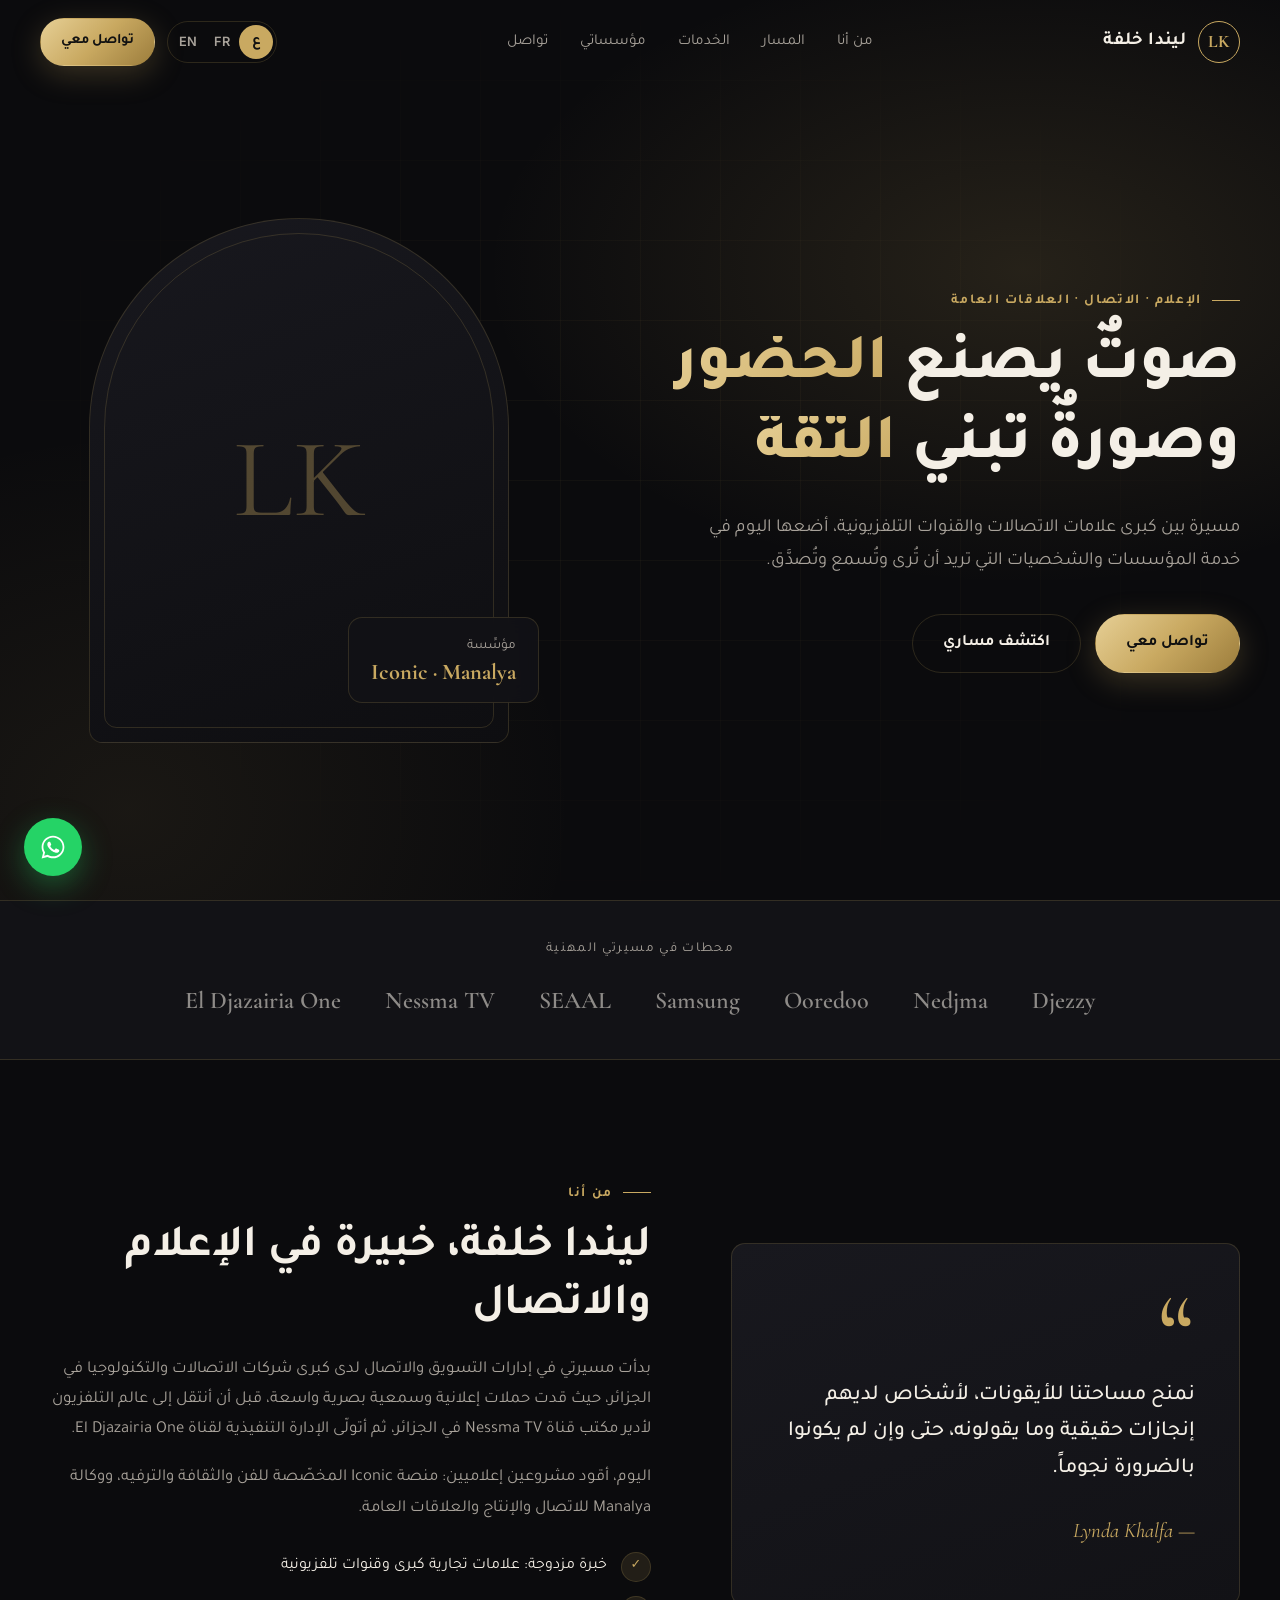
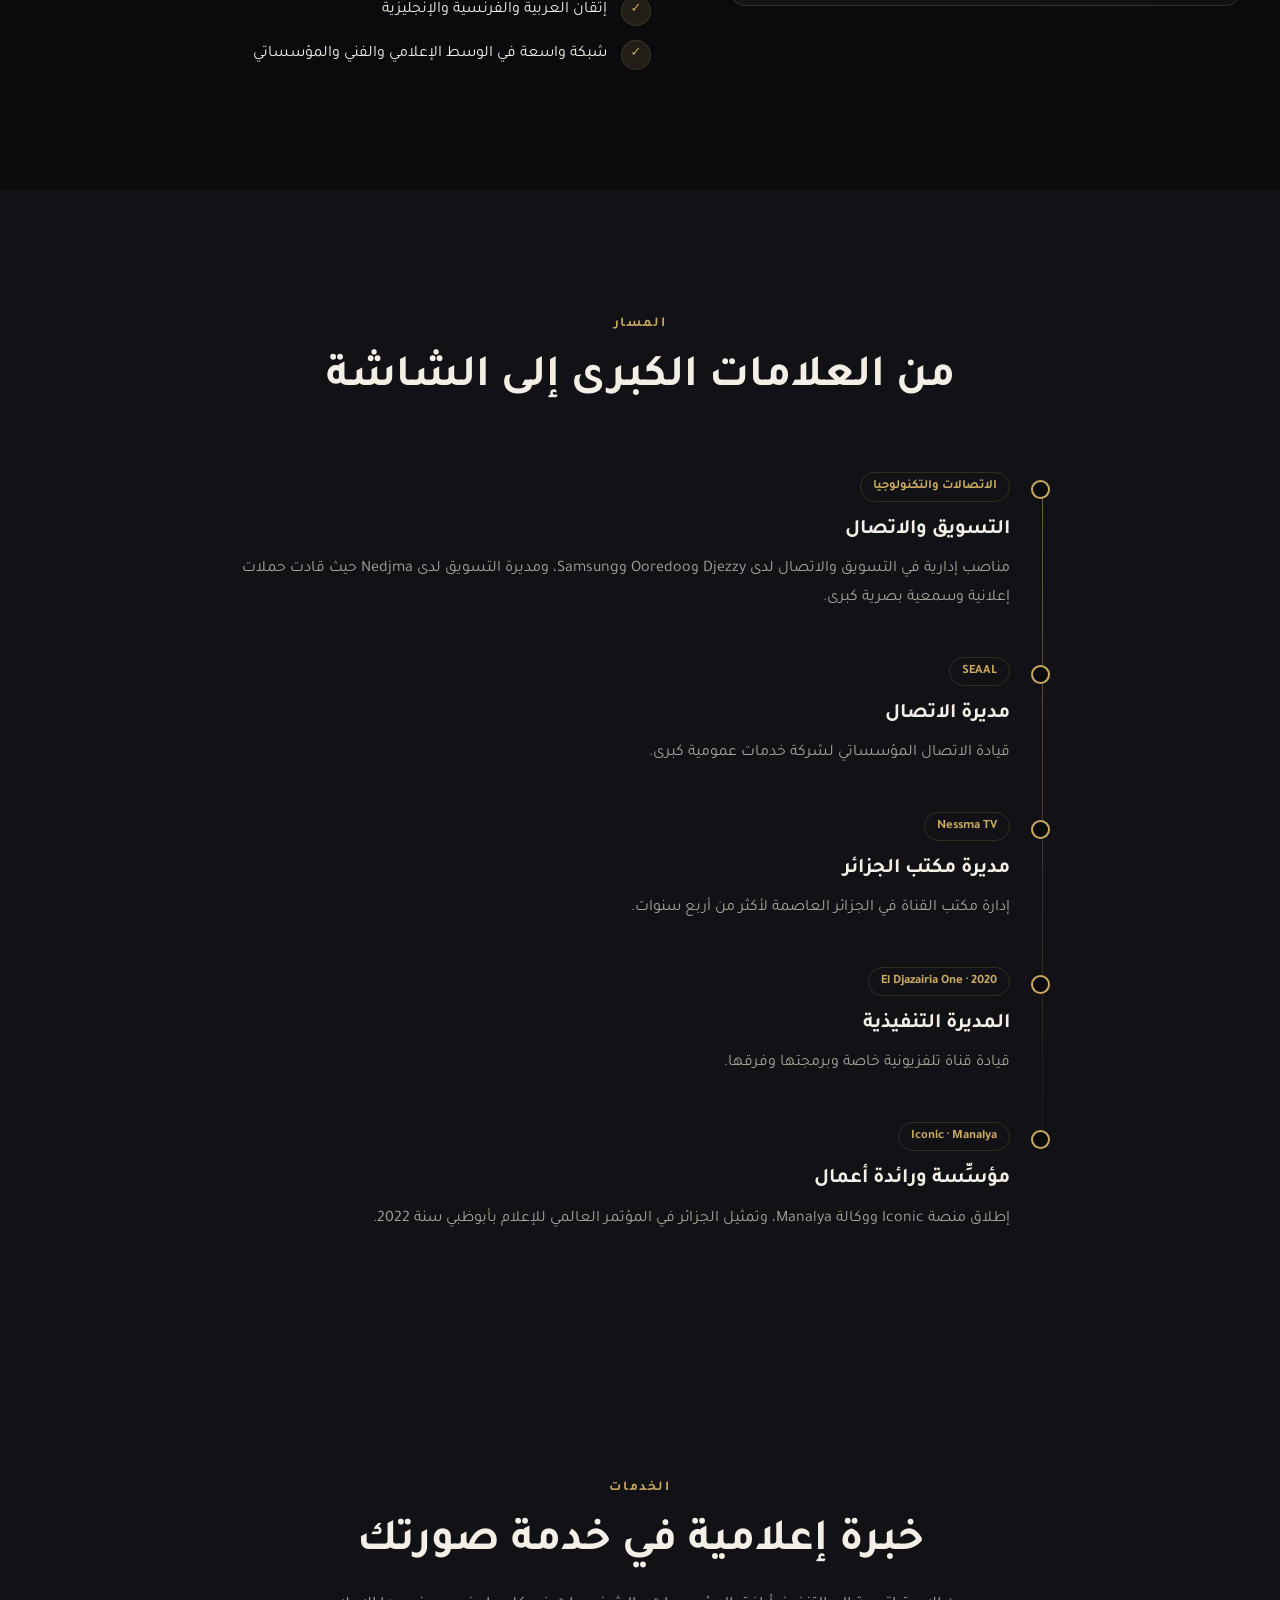
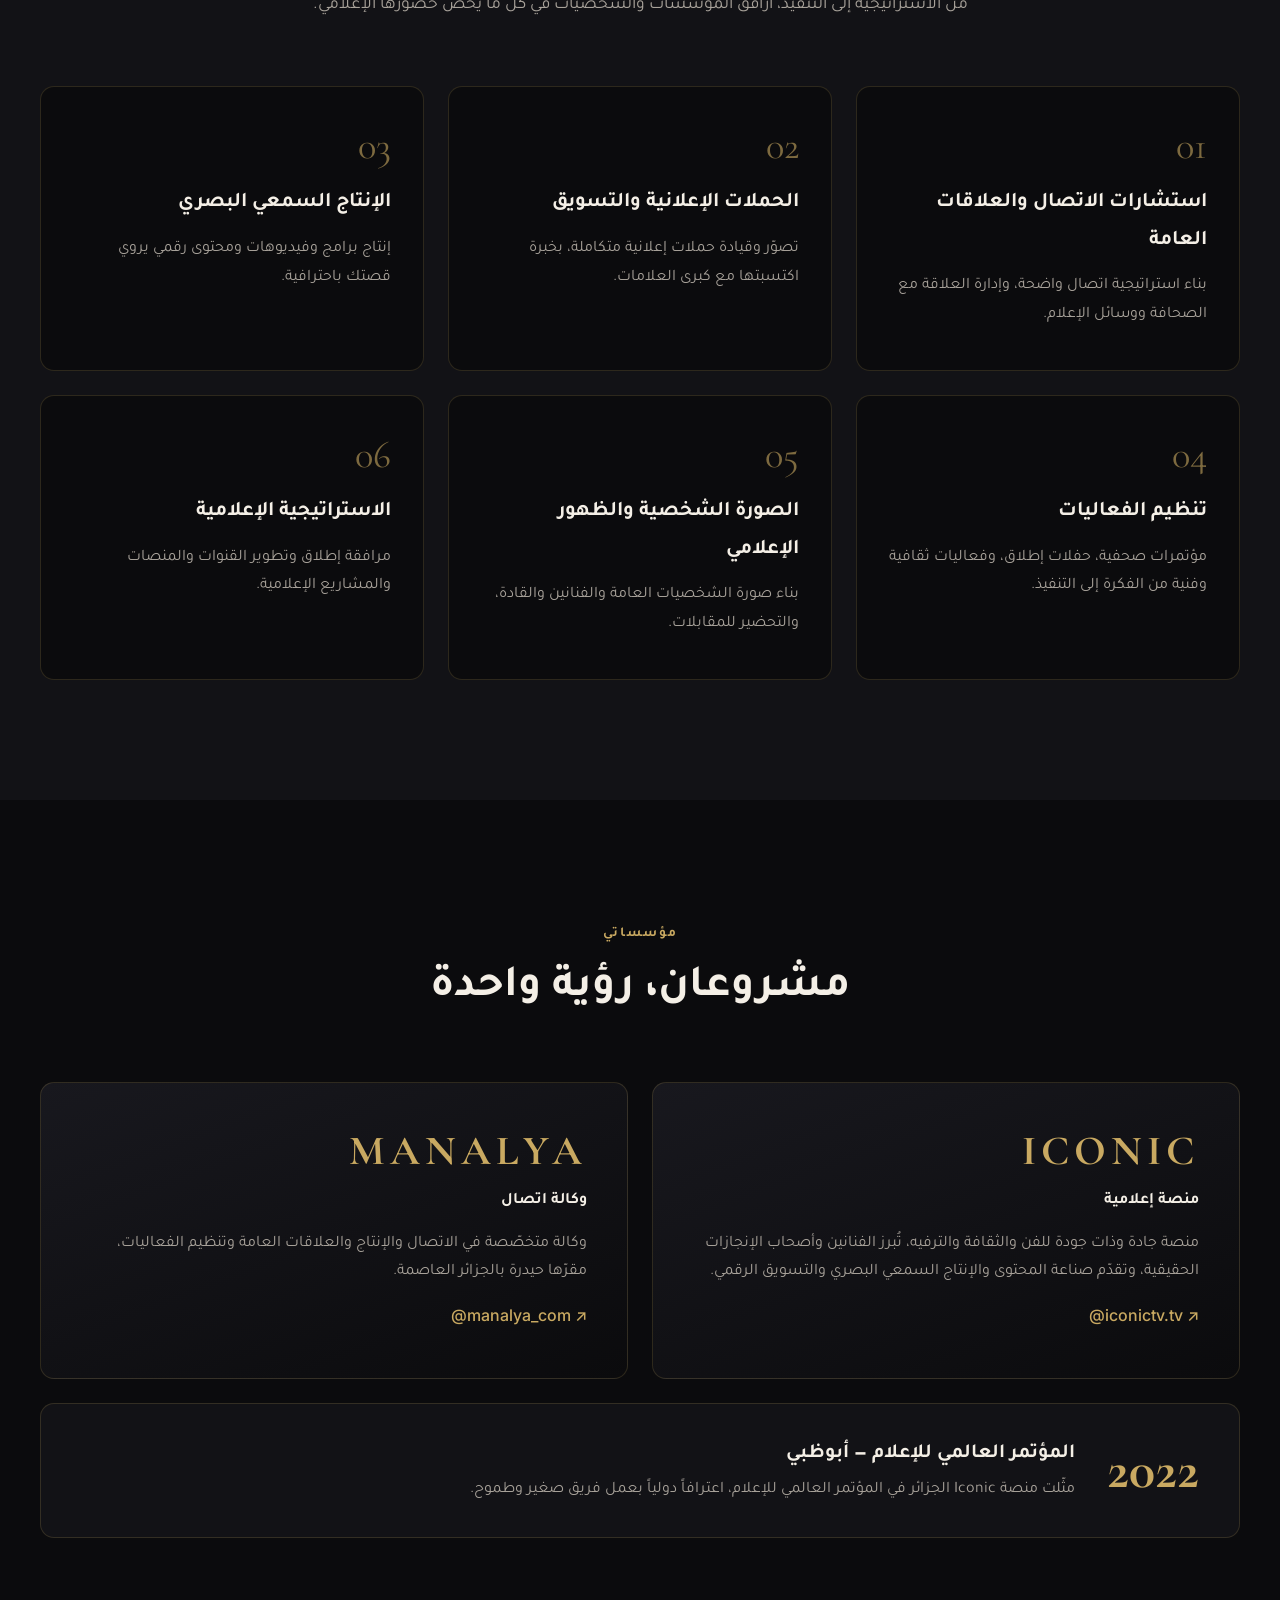
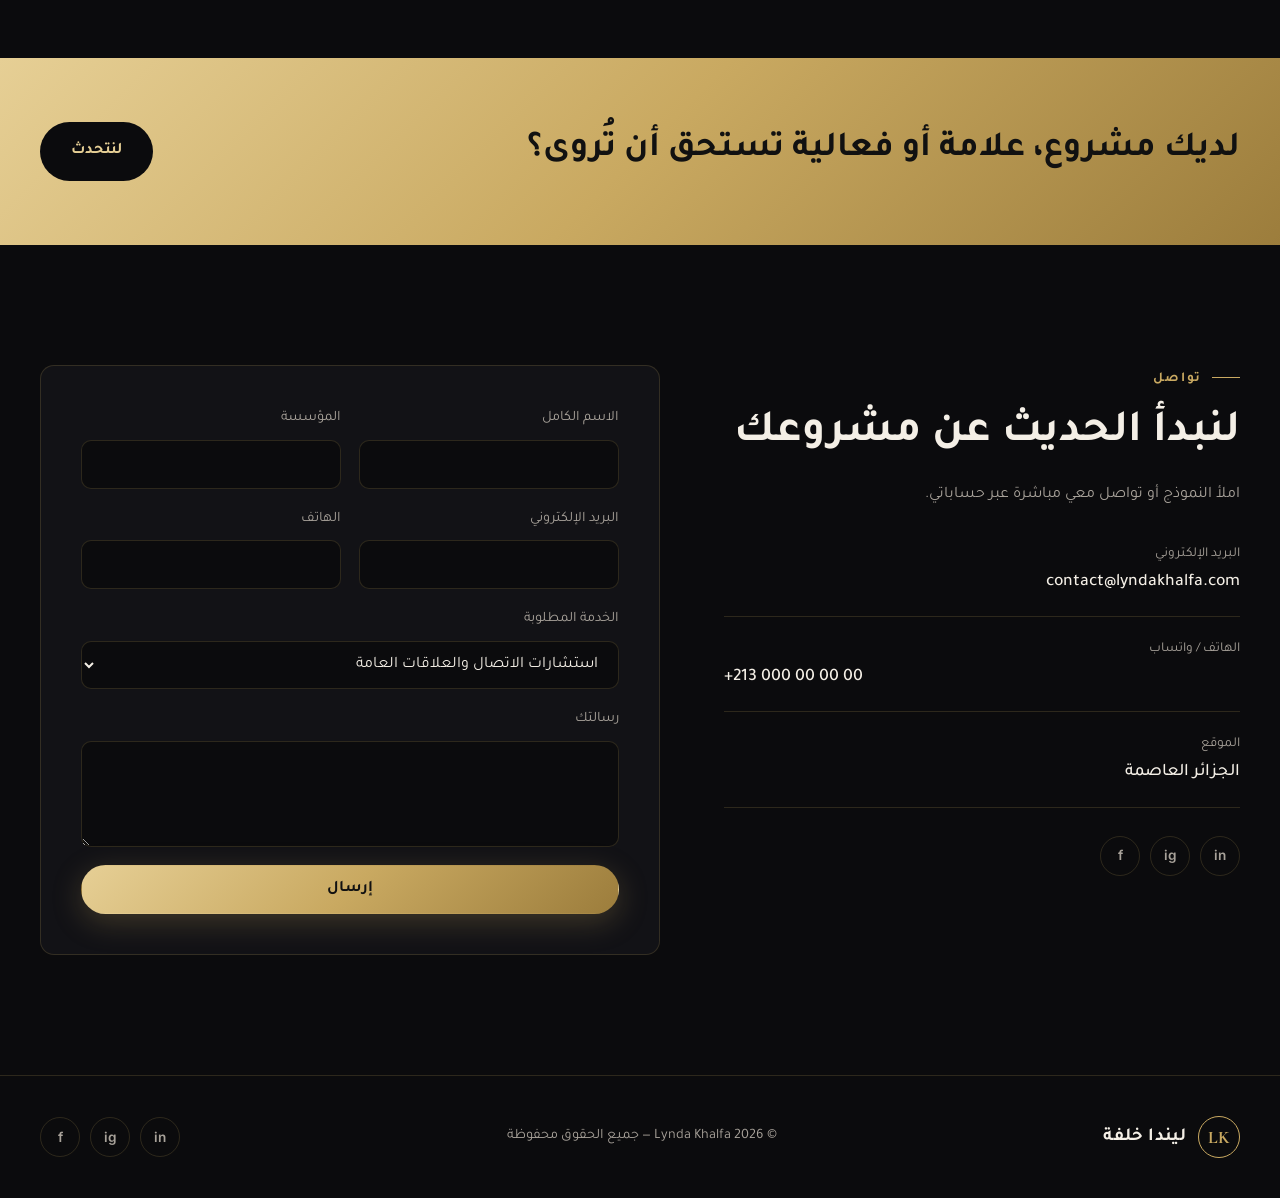
==== commit de54e496: "Add English translation with a three-language switcher (AR/FR/EN) Co-Authored-By: Claude Opus 5.5 <n" ====
--- a/index.html
+++ b/index.html
@@ -27,7 +27,11 @@
         <a href="#contact" data-i18n="nav.contact">تواصل</a>
       </nav>
       <div class="header__actions">
-        <button class="lang-toggle" id="langToggle" aria-label="Change language">FR</button>
+        <div class="lang-switch" role="group" aria-label="Language">
+          <button type="button" data-lang="ar" aria-pressed="true" lang="ar">ع</button>
+          <button type="button" data-lang="fr" aria-pressed="false">FR</button>
+          <button type="button" data-lang="en" aria-pressed="false">EN</button>
+        </div>
         <a href="#contact" class="btn btn--gold btn--sm" data-i18n="cta.contact">تواصل معي</a>
         <button class="burger" id="burger" aria-label="Menu"><span></span><span></span><span></span></button>
       </div>
--- a/assets/css/style.css
+++ b/assets/css/style.css
@@ -16,7 +16,7 @@
   --font-display: var(--font-ar);
 }
 
-html[lang="fr"] {
+html[lang="fr"], html[lang="en"] {
   --font: var(--font-lat);
   --font-display: var(--font-display-lat);
 }
@@ -80,18 +80,21 @@
   border: 1px solid var(--gold); color: var(--gold);
   font-family: var(--font-display-lat); font-weight: 700; font-size: 1.1rem;
 }
-.logo__text { font-weight: 700; font-size: 1.15rem; letter-spacing: .02em; }
+.logo__text { font-weight: 700; font-size: 1.15rem; letter-spacing: .02em; white-space: nowrap; }
 .nav { display: flex; gap: 32px; }
 .nav a { color: var(--muted); font-size: .95rem; transition: color .2s; position: relative; }
 .nav a:hover { color: var(--gold); }
 .header__actions { display: flex; align-items: center; gap: 12px; }
-.lang-toggle {
-  background: none; border: 1px solid var(--line); color: var(--text);
-  width: 42px; height: 42px; border-radius: 50%; cursor: pointer;
+.lang-switch { display: flex; border: 1px solid var(--line); border-radius: 999px; padding: 3px; }
+.lang-switch button {
+  background: none; border: 0; color: var(--muted); cursor: pointer;
+  min-width: 34px; height: 34px; border-radius: 999px; padding: 0 8px;
   font-family: var(--font-lat); font-weight: 600; font-size: .8rem;
-  transition: border-color .2s, color .2s;
-}
-.lang-toggle:hover { border-color: var(--gold); color: var(--gold); }
+  transition: color .2s, background .2s;
+}
+.lang-switch button[lang="ar"] { font-family: var(--font-ar); font-size: .95rem; }
+.lang-switch button:hover { color: var(--gold); }
+.lang-switch button[aria-pressed="true"] { background: var(--gold); color: #111; }
 .burger { display: none; background: none; border: 0; cursor: pointer; width: 42px; height: 42px; flex-direction: column; justify-content: center; gap: 5px; align-items: center; }
 .burger span { width: 22px; height: 2px; background: var(--text); transition: .3s; }
 .burger.open span:nth-child(1) { transform: translateY(7px) rotate(45deg); }
@@ -118,7 +121,7 @@
   font-family: var(--font-display); font-weight: 800;
   font-size: clamp(2.2rem, 5vw, 4rem); line-height: 1.25; margin-bottom: 24px;
 }
-html[lang="fr"] .hero__title { font-weight: 600; line-height: 1.1; }
+html:not([lang="ar"]) .hero__title { font-weight: 600; line-height: 1.1; }
 .hero__title em {
   font-style: normal;
   background: linear-gradient(135deg, var(--gold-2), var(--gold));
@@ -165,7 +168,7 @@
   font-family: var(--font-display); font-weight: 700;
   font-size: clamp(1.8rem, 3.5vw, 2.8rem); line-height: 1.3; margin-bottom: 18px;
 }
-html[lang="fr"] .section__title { font-weight: 600; }
+html:not([lang="ar"]) .section__title { font-weight: 600; }
 .section__lead { color: var(--muted); font-size: 1.1rem; }
 
 /* About */
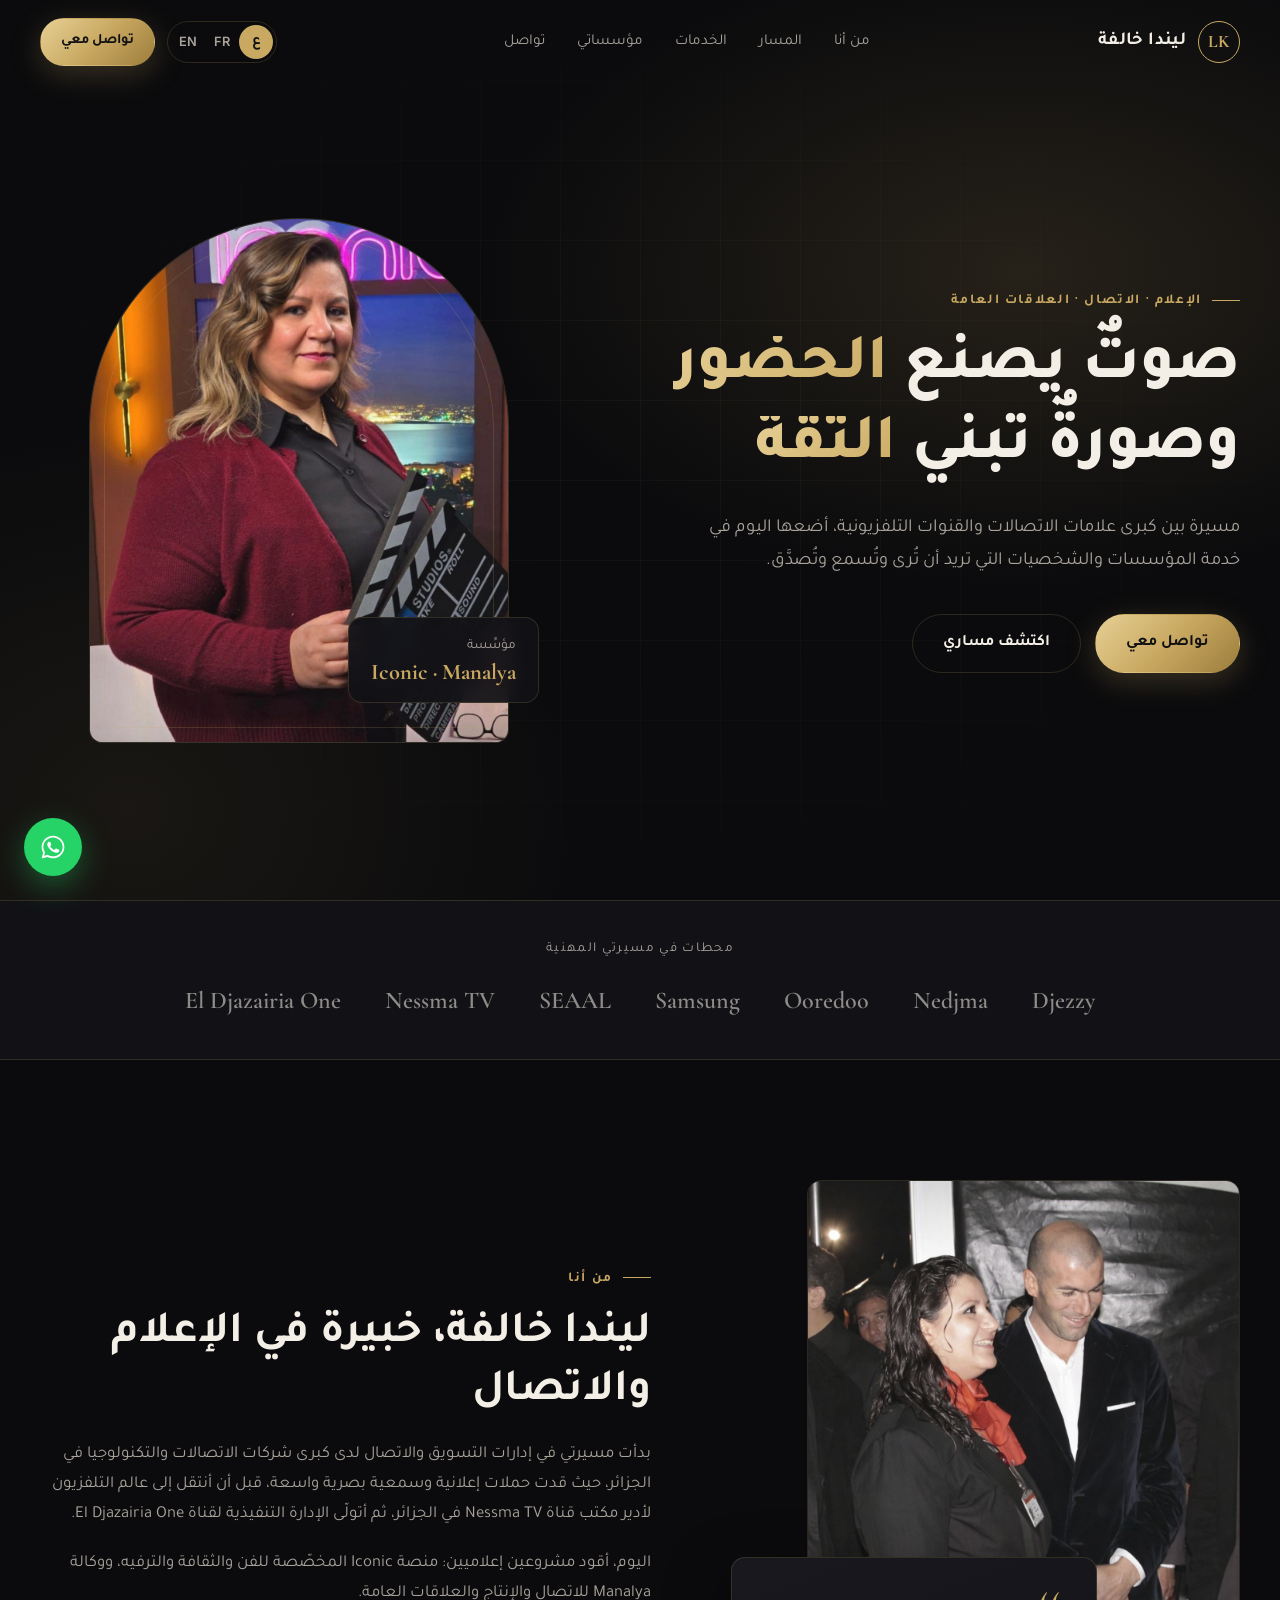
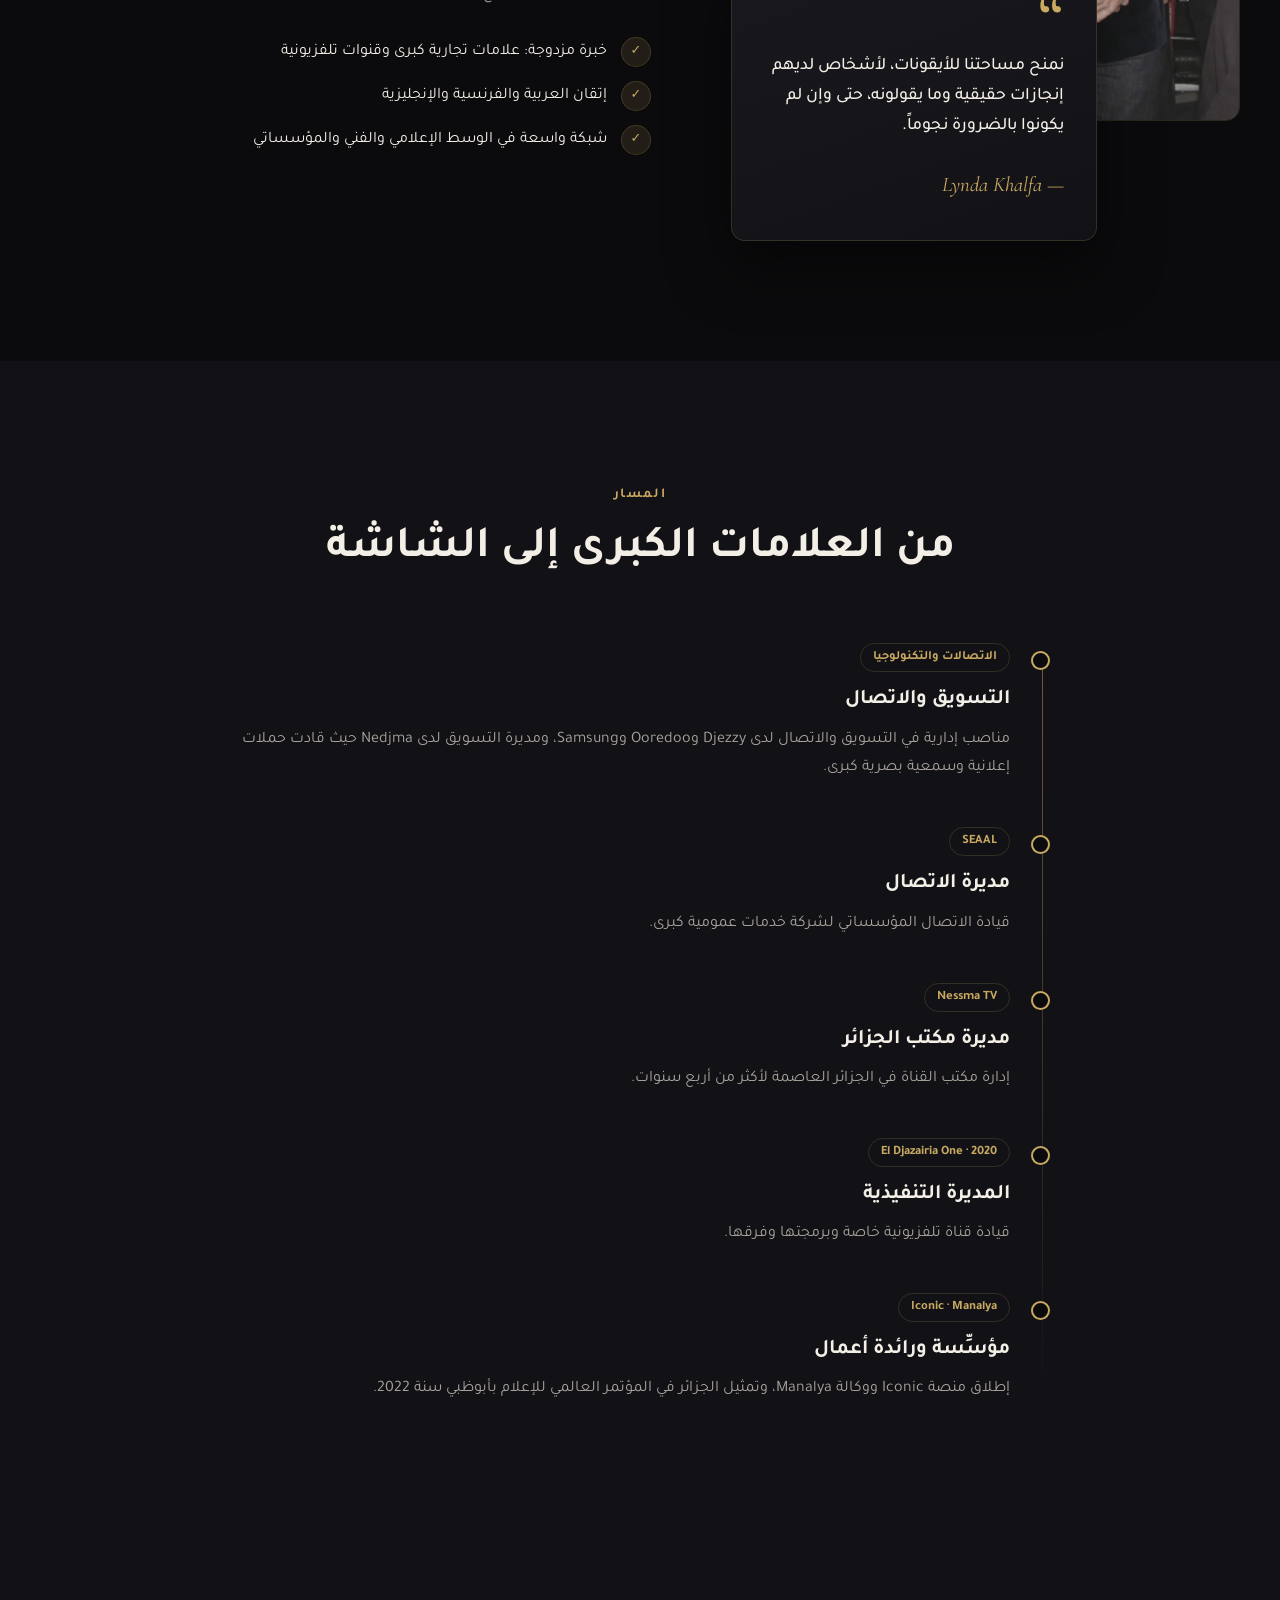
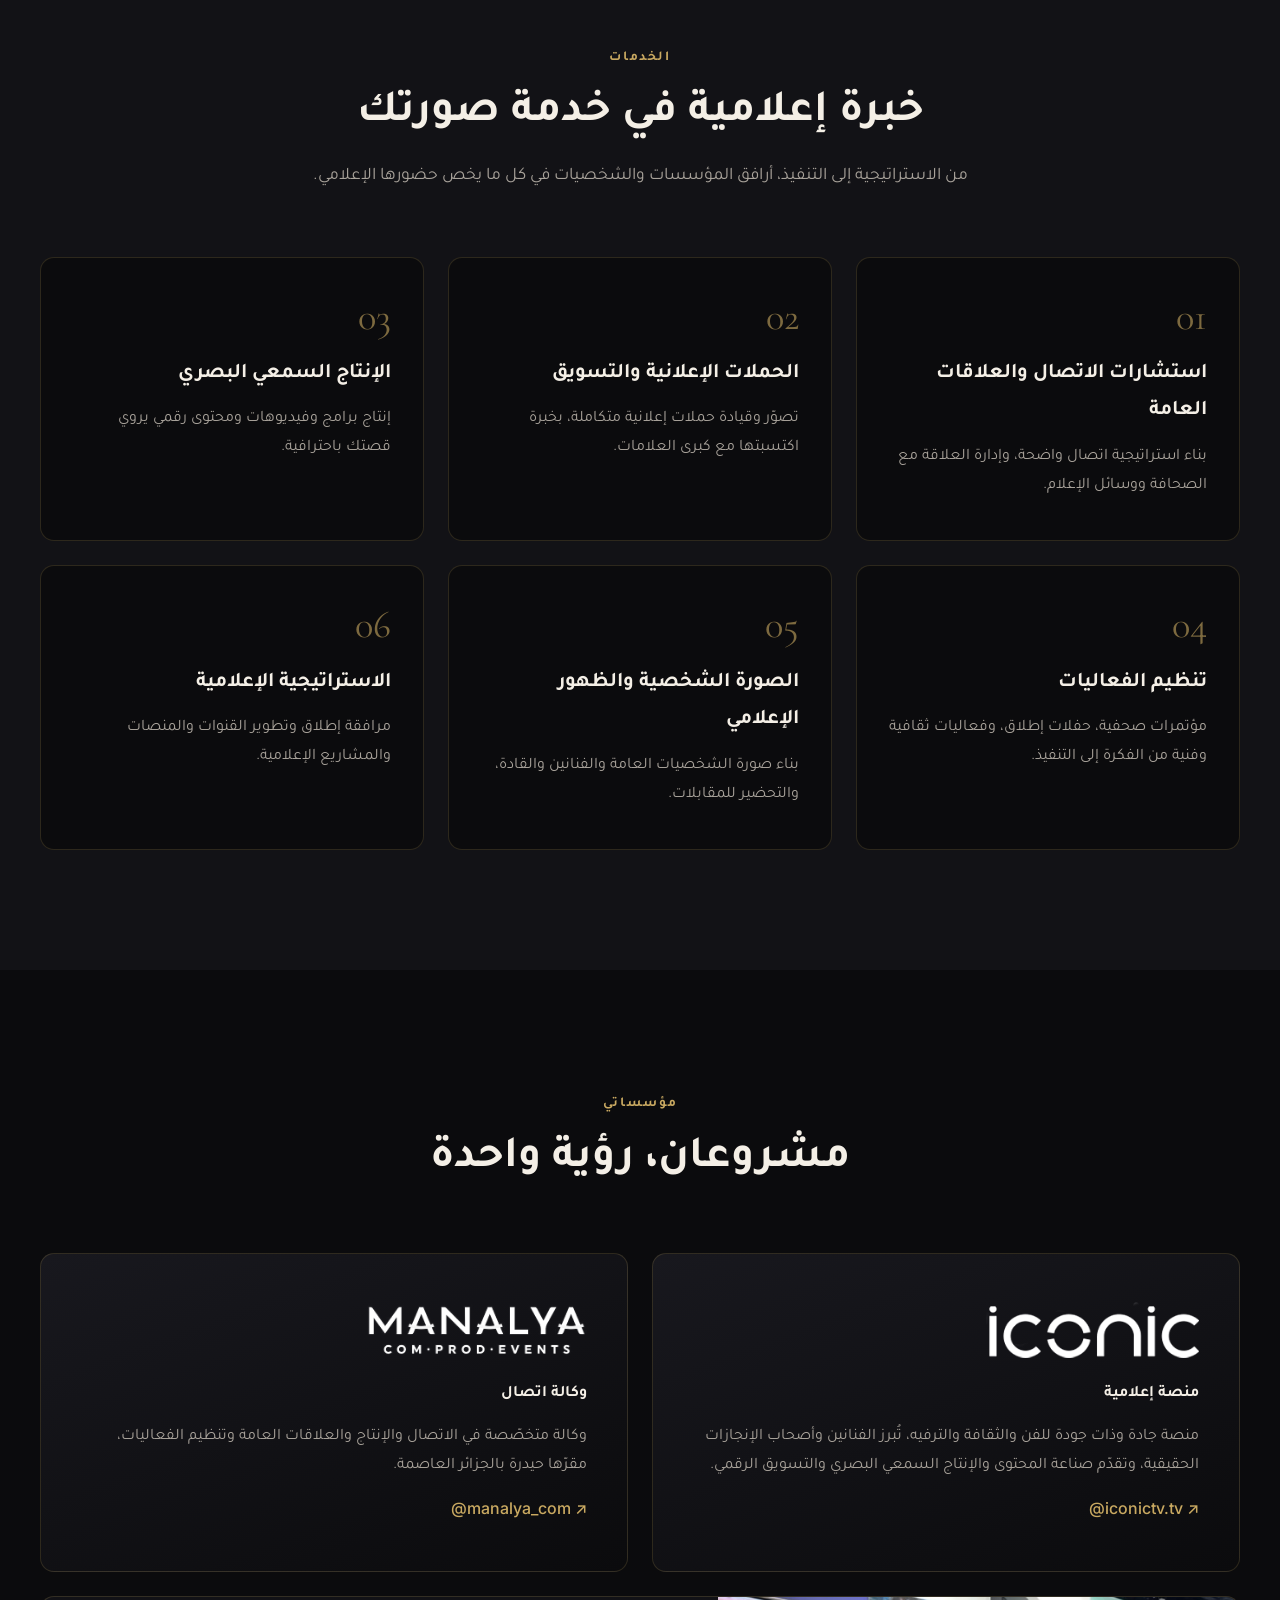
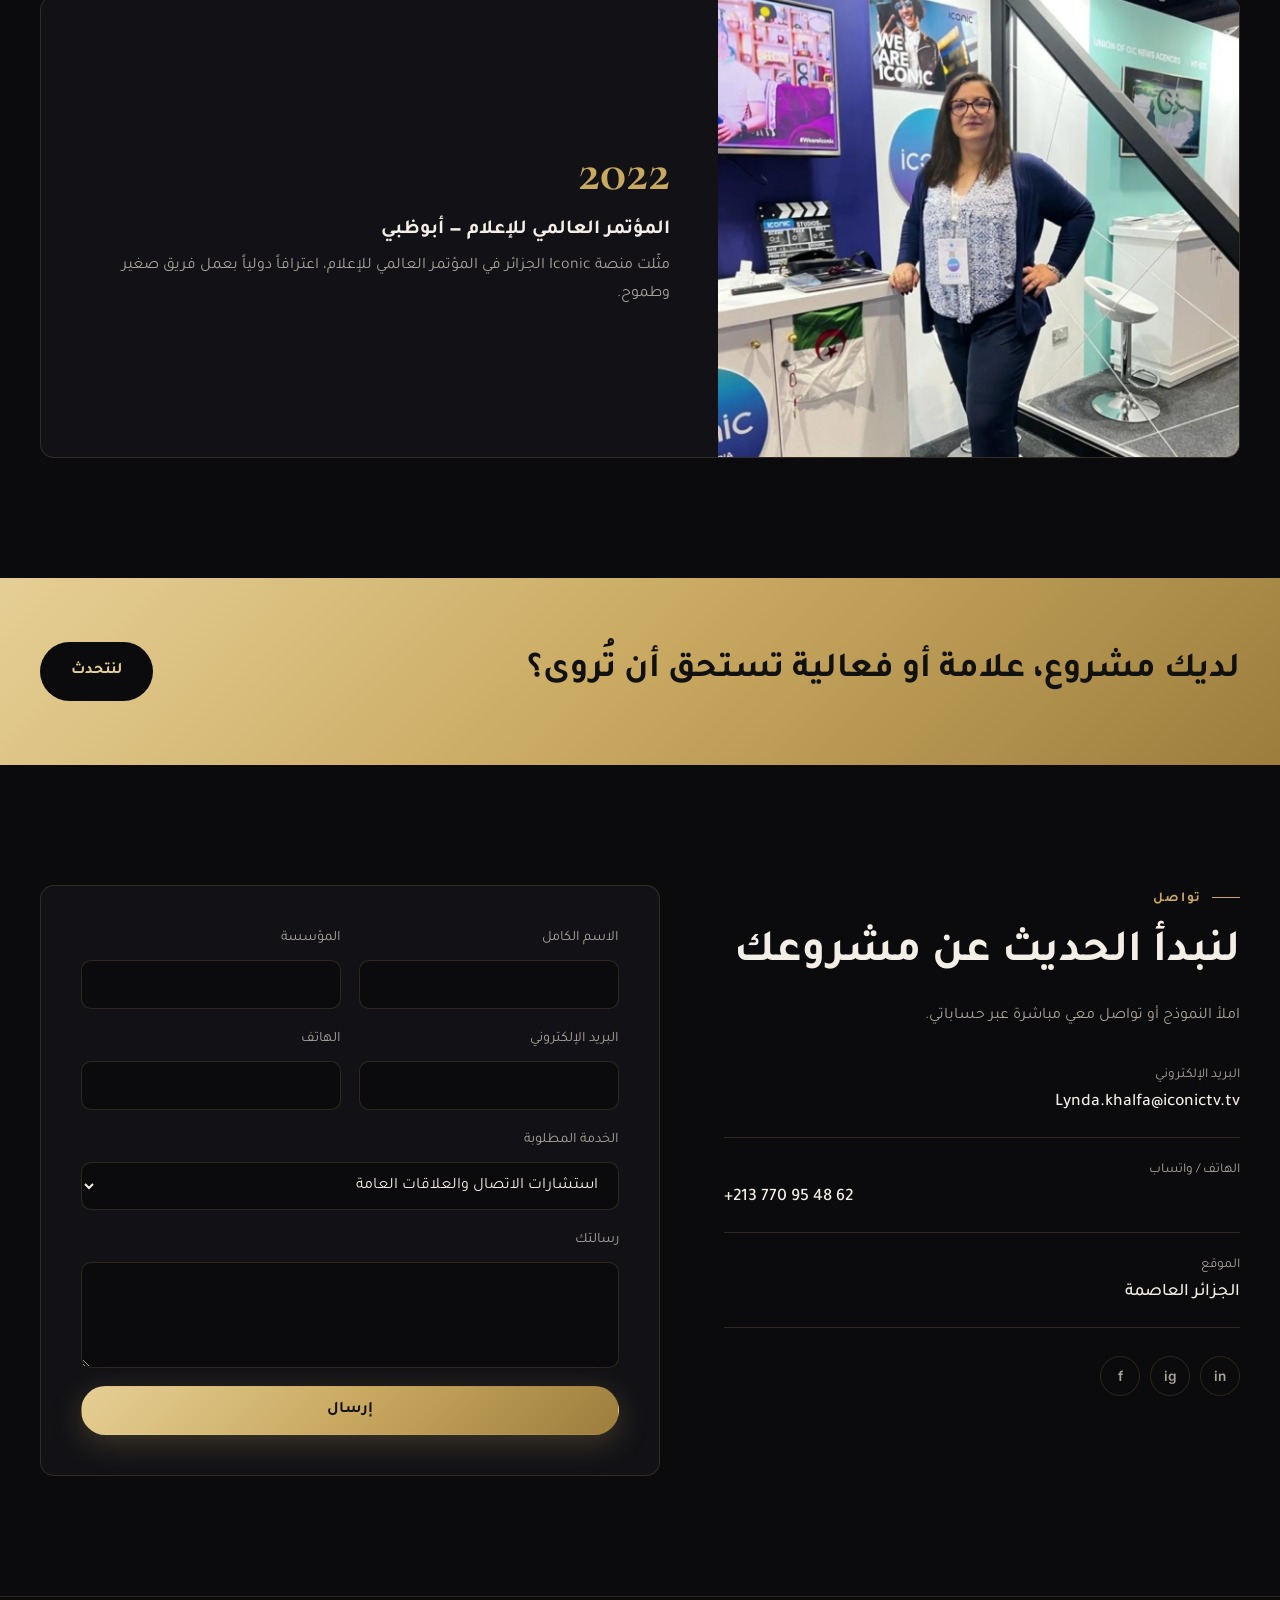
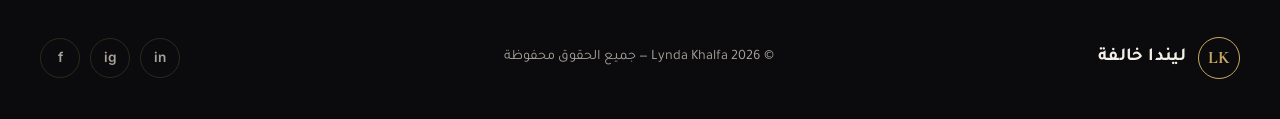
==== commit 646f188d: "Add Lynda's photos, Iconic & Manalya logos, real contact details - Arabic name spelled ليندا خالفة -" ====
--- a/index.html
+++ b/index.html
@@ -3,8 +3,8 @@
 <head>
   <meta charset="UTF-8">
   <meta name="viewport" content="width=device-width, initial-scale=1.0">
-  <title>ليندا خلفة | الإعلام والاتصال والعلاقات العامة</title>
-  <meta name="description" content="ليندا خلفة — خبيرة في الإعلام والاتصال والعلاقات العامة، مؤسِّسة منصة Iconic ووكالة Manalya.">
+  <title>ليندا خالفة | الإعلام والاتصال والعلاقات العامة</title>
+  <meta name="description" content="ليندا خالفة — خبيرة في الإعلام والاتصال والعلاقات العامة، مؤسِّسة منصة Iconic ووكالة Manalya.">
   <link rel="preconnect" href="https://fonts.googleapis.com">
   <link rel="preconnect" href="https://fonts.gstatic.com" crossorigin>
   <link href="https://fonts.googleapis.com/css2?family=Cormorant+Garamond:wght@500;600;700&family=Tajawal:wght@300;400;500;700;800&family=Inter:wght@300;400;500;600&display=swap" rel="stylesheet">
@@ -17,7 +17,7 @@
     <div class="container header__inner">
       <a href="#home" class="logo">
         <span class="logo__mark">LK</span>
-        <span class="logo__text" data-i18n="brand">ليندا خلفة</span>
+        <span class="logo__text" data-i18n="brand">ليندا خالفة</span>
       </a>
       <nav class="nav" id="nav">
         <a href="#about" data-i18n="nav.about">من أنا</a>
@@ -53,8 +53,7 @@
       </div>
       <div class="hero__visual reveal">
         <div class="portrait">
-          <!-- ضع صورة ليندا في: assets/img/lynda.jpg -->
-          <div class="portrait__frame">
+                    <div class="portrait__frame">
             <img src="assets/img/lynda.jpg" alt="Lynda Khalfa" onerror="this.style.display='none'">
             <span class="portrait__initials">LK</span>
           </div>
@@ -87,6 +86,7 @@
   <section class="section about" id="about">
     <div class="container about__grid">
       <div class="about__media reveal">
+        <img class="about__photo" src="assets/img/event.jpg" alt="Lynda Khalfa" loading="lazy">
         <div class="about__card">
           <span class="quote-mark">“</span>
           <p data-i18n="about.quote">نمنح مساحتنا للأيقونات، لأشخاص لديهم إنجازات حقيقية وما يقولونه، حتى وإن لم يكونوا بالضرورة نجوماً.</p>
@@ -95,7 +95,7 @@
       </div>
       <div class="about__content reveal">
         <span class="eyebrow" data-i18n="about.eyebrow">من أنا</span>
-        <h2 class="section__title" data-i18n="about.title">ليندا خلفة، خبيرة في الإعلام والاتصال</h2>
+        <h2 class="section__title" data-i18n="about.title">ليندا خالفة، خبيرة في الإعلام والاتصال</h2>
         <p data-i18n="about.p1">بدأت مسيرتي في إدارات التسويق والاتصال لدى كبرى شركات الاتصالات والتكنولوجيا في الجزائر، حيث قدت حملات إعلانية وسمعية بصرية واسعة، قبل أن أنتقل إلى عالم التلفزيون لأدير مكتب قناة Nessma TV في الجزائر، ثم أتولّى الإدارة التنفيذية لقناة El Djazairia One.</p>
         <p data-i18n="about.p2">اليوم، أقود مشروعين إعلاميين: منصة Iconic المخصّصة للفن والثقافة والترفيه، ووكالة Manalya للاتصال والإنتاج والعلاقات العامة.</p>
         <ul class="checklist">
@@ -197,23 +197,22 @@
       </div>
       <div class="ventures__grid">
         <article class="venture reveal">
-          <!-- TODO: شعار Iconic في assets/img/iconic.png -->
-          <div class="venture__logo">ICONIC</div>
+          <img class="venture__logo" src="assets/img/iconic.png" alt="Iconic" loading="lazy">
           <span class="venture__type" data-i18n="ventures.iconic.type">منصة إعلامية</span>
           <p data-i18n="ventures.iconic.d">منصة جادة وذات جودة للفن والثقافة والترفيه، تُبرز الفنانين وأصحاب الإنجازات الحقيقية، وتقدّم صناعة المحتوى والإنتاج السمعي البصري والتسويق الرقمي.</p>
           <a class="venture__link" href="https://www.instagram.com/iconictv.tv" target="_blank" rel="noopener">@iconictv.tv ↗</a>
         </article>
         <article class="venture reveal">
-          <!-- TODO: شعار Manalya في assets/img/manalya.png -->
-          <div class="venture__logo">MANALYA</div>
+          <img class="venture__logo" src="assets/img/manalya.png" alt="Manalya — Com · Prod · Events" loading="lazy">
           <span class="venture__type" data-i18n="ventures.manalya.type">وكالة اتصال</span>
           <p data-i18n="ventures.manalya.d">وكالة متخصّصة في الاتصال والإنتاج والعلاقات العامة وتنظيم الفعاليات، مقرّها حيدرة بالجزائر العاصمة.</p>
           <a class="venture__link" href="https://www.instagram.com/manalya_com" target="_blank" rel="noopener">@manalya_com ↗</a>
         </article>
       </div>
       <div class="highlight reveal">
-        <span class="highlight__year">2022</span>
-        <div>
+        <img class="highlight__photo" src="assets/img/abu-dhabi-2022.jpg" alt="Lynda Khalfa — Iconic, Abu Dhabi 2022" loading="lazy">
+        <div class="highlight__body">
+          <span class="highlight__year">2022</span>
           <h3 data-i18n="highlight.t">المؤتمر العالمي للإعلام — أبوظبي</h3>
           <p data-i18n="highlight.d">مثّلت منصة Iconic الجزائر في المؤتمر العالمي للإعلام، اعترافاً دولياً بعمل فريق صغير وطموح.</p>
         </div>
@@ -237,7 +236,7 @@
         <h2 class="section__title" data-i18n="contact.title">لنبدأ الحديث عن مشروعك</h2>
         <p data-i18n="contact.lead">املأ النموذج أو تواصل معي مباشرة عبر حساباتي.</p>
         <ul class="contact__list">
-          <!-- TODO: البريد والهاتف الحقيقيان (يُعدَّلان في assets/js/main.js) -->
+          <!-- البريد والهاتف يُعدَّلان في CONFIG داخل assets/js/main.js -->
           <li><span data-i18n="contact.email">البريد الإلكتروني</span><a href="#" id="emailLink"></a></li>
           <li><span data-i18n="contact.phone">الهاتف / واتساب</span><a href="#" id="waLink" dir="ltr"></a></li>
           <li><span data-i18n="contact.location">الموقع</span><strong data-i18n="contact.city">الجزائر العاصمة</strong></li>
@@ -279,7 +278,7 @@
     <div class="container footer__inner">
       <a href="#home" class="logo">
         <span class="logo__mark">LK</span>
-        <span class="logo__text" data-i18n="brand">ليندا خلفة</span>
+        <span class="logo__text" data-i18n="brand">ليندا خالفة</span>
       </a>
       <p class="footer__copy">© <span id="year"></span> Lynda Khalfa — <span data-i18n="footer.rights">جميع الحقوق محفوظة</span></p>
       <div class="socials">
--- a/assets/css/style.css
+++ b/assets/css/style.css
@@ -142,7 +142,7 @@
   content: ""; position: absolute; inset: 14px; border-radius: inherit;
   border: 1px solid var(--line); pointer-events: none; z-index: 2;
 }
-.portrait__frame img { position: absolute; inset: 0; width: 100%; height: 100%; object-fit: cover; }
+.portrait__frame img { position: absolute; inset: 0; width: 100%; height: 100%; object-fit: cover; object-position: center 20%; z-index: 1; }
 .portrait__initials { font-family: var(--font-display-lat); font-size: 7rem; color: var(--gold); opacity: .35; }
 .portrait__badge {
   position: absolute; bottom: 40px; inset-inline-start: -30px;
@@ -173,6 +173,11 @@
 
 /* About */
 .about__grid { display: grid; grid-template-columns: 1fr 1.2fr; gap: 80px; align-items: center; }
+.about__media { position: relative; padding-bottom: 120px; }
+.about__photo { width: 85%; aspect-ratio: 4 / 5; object-fit: cover; object-position: center 20%; border-radius: var(--radius); border: 1px solid var(--line); filter: grayscale(.25); }
+.about__media .about__card { position: absolute; bottom: 0; inset-inline-end: 0; width: 72%; padding: 36px 32px; box-shadow: 0 24px 60px rgba(0,0,0,.5); }
+.about__media .about__card p { font-size: 1.1rem; }
+.about__media .quote-mark { font-size: 5rem; }
 .about__card {
   position: relative; padding: 56px 44px; border-radius: var(--radius);
   background: linear-gradient(160deg, var(--bg-3), var(--bg-2));
@@ -233,17 +238,19 @@
   transition: border-color .3s, transform .3s;
 }
 .venture:hover { border-color: rgba(201,169,97,.45); transform: translateY(-4px); }
-.venture__logo { font-family: var(--font-display-lat); font-size: 2.6rem; font-weight: 700; letter-spacing: .12em; color: var(--gold); line-height: 1; }
+.venture__logo { height: 56px; width: auto; max-width: 220px; object-fit: contain; align-self: flex-start; margin-bottom: 8px; }
 .venture__type { color: var(--text); font-weight: 600; }
 .venture p { color: var(--muted); flex: 1; }
 .venture__link { color: var(--gold); font-family: var(--font-lat); font-weight: 500; align-self: flex-start; unicode-bidi: plaintext; }
 .venture__link:hover { text-decoration: underline; }
 .highlight {
-  margin-top: 24px; padding: 32px 40px; border-radius: var(--radius);
+  margin-top: 24px; border-radius: var(--radius); overflow: hidden;
   border: 1px solid var(--line); background: var(--bg-2);
-  display: flex; align-items: center; gap: 32px;
-}
-.highlight__year { font-family: var(--font-display-lat); font-size: 3.4rem; font-weight: 700; color: var(--gold); line-height: 1; }
+  display: grid; grid-template-columns: 1fr 1.3fr; align-items: center;
+}
+.highlight__photo { width: 100%; height: 100%; min-height: 320px; max-height: 460px; object-fit: cover; object-position: center 25%; }
+.highlight__body { padding: 40px 48px; }
+.highlight__year { display: block; margin-bottom: 12px; font-family: var(--font-display-lat); font-size: 3.4rem; font-weight: 700; color: var(--gold); line-height: 1; }
 .highlight h3 { font-size: 1.25rem; margin-bottom: 4px; }
 .highlight p { color: var(--muted); }
 
@@ -334,9 +341,13 @@
 @media (max-width: 600px) {
   .cards, .form__row { grid-template-columns: 1fr; }
   .venture { padding: 36px 26px; }
-  .highlight { flex-direction: column; align-items: flex-start; gap: 12px; padding: 28px; }
+  .highlight { grid-template-columns: 1fr; }
+  .highlight__body { padding: 28px; }
+  .highlight__photo { min-height: 0; aspect-ratio: 4 / 3; }
   .form { padding: 24px; }
-  .about__card { padding: 40px 28px; }
+  .about__media { padding-bottom: 0; }
+  .about__photo { width: 100%; }
+  .about__media .about__card { position: relative; width: auto; margin: -60px 16px 0; }
   .cta-band__inner { flex-direction: column; text-align: center; }
   .footer__inner { flex-direction: column; text-align: center; }
   .logo__text { font-size: 1rem; }
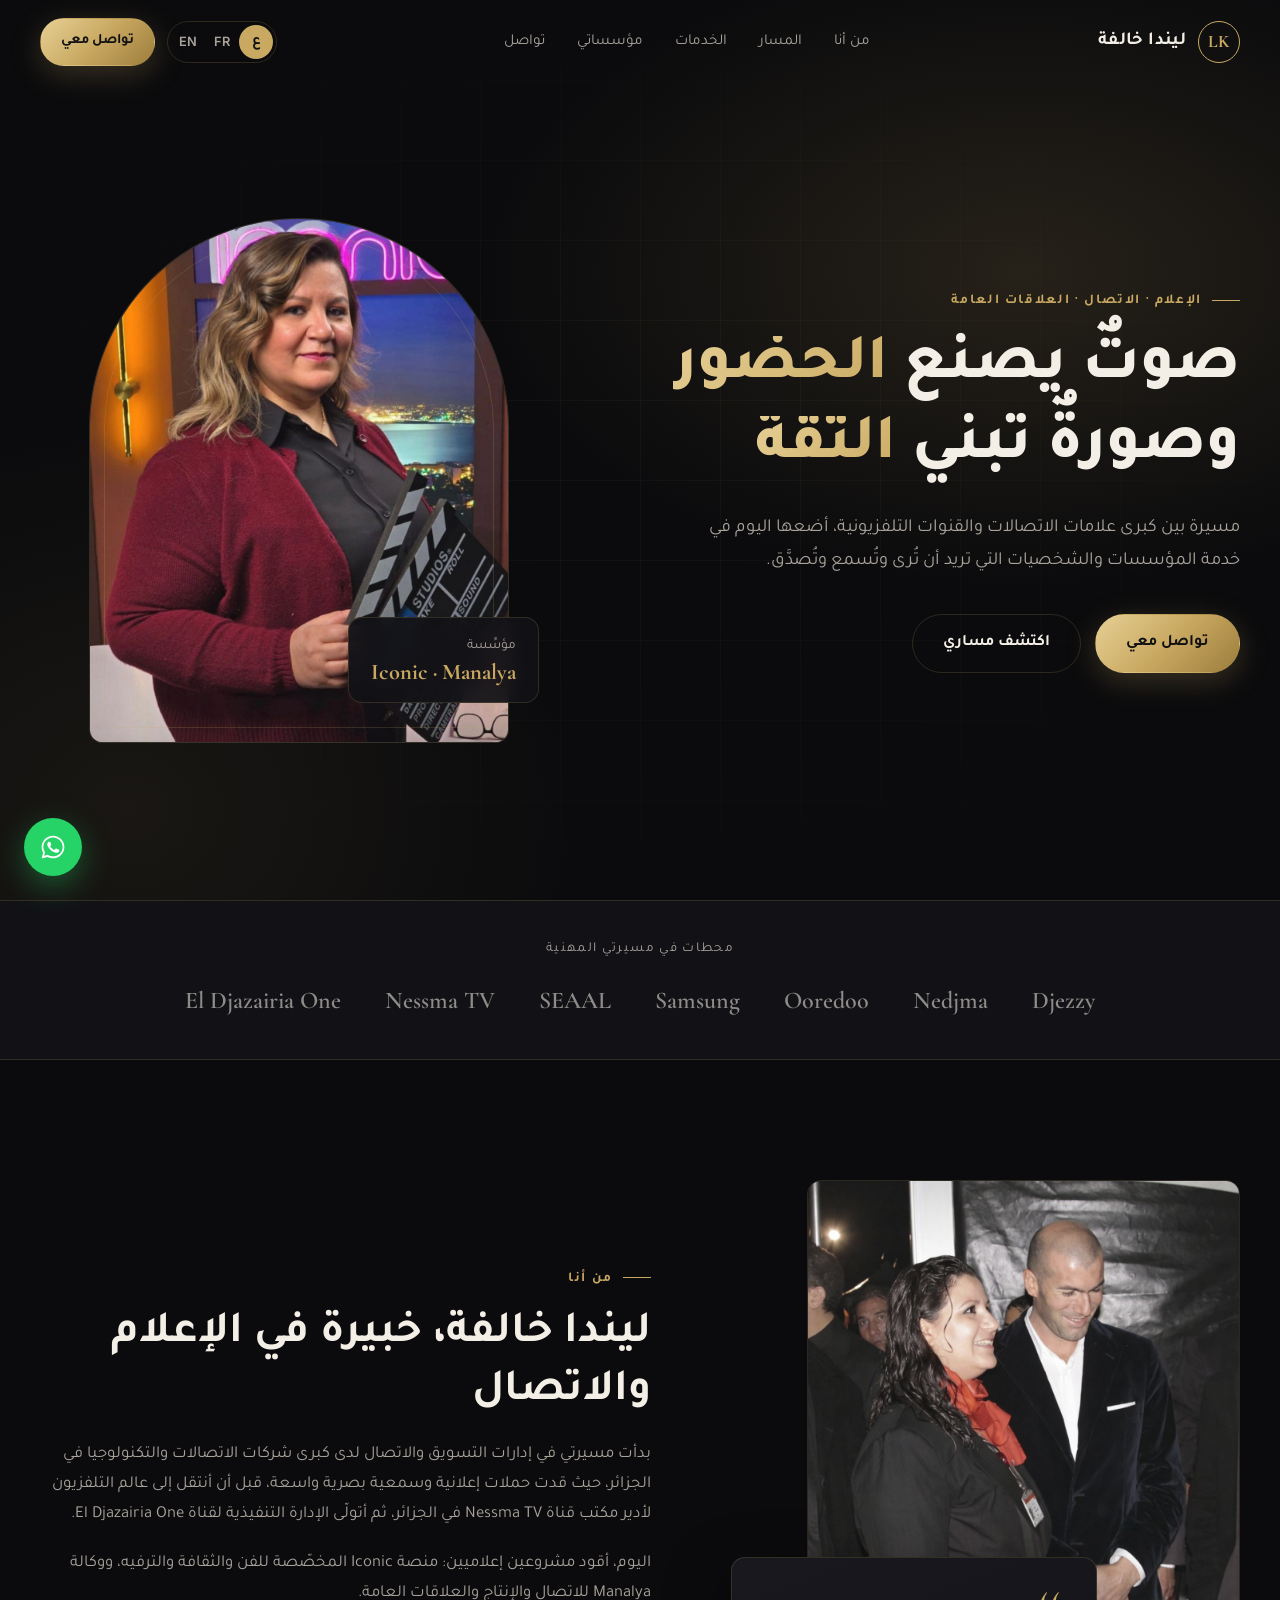
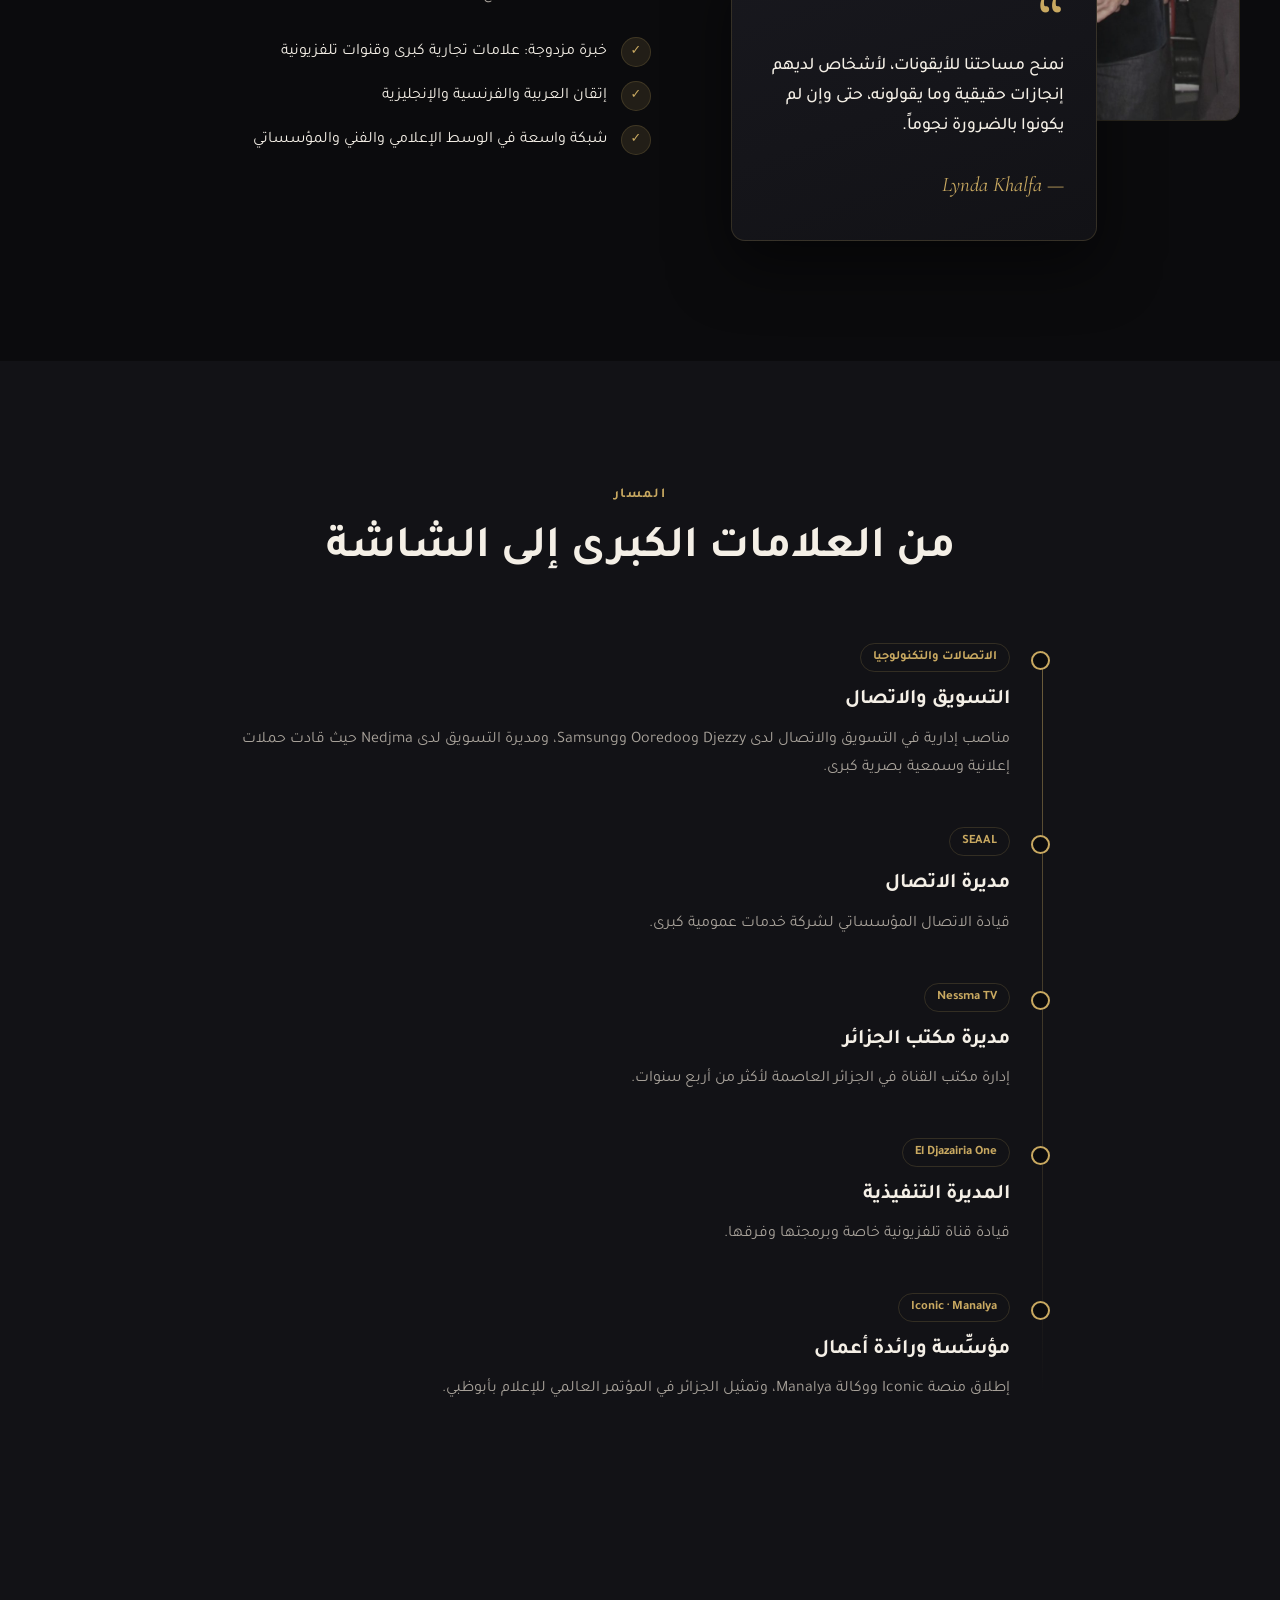
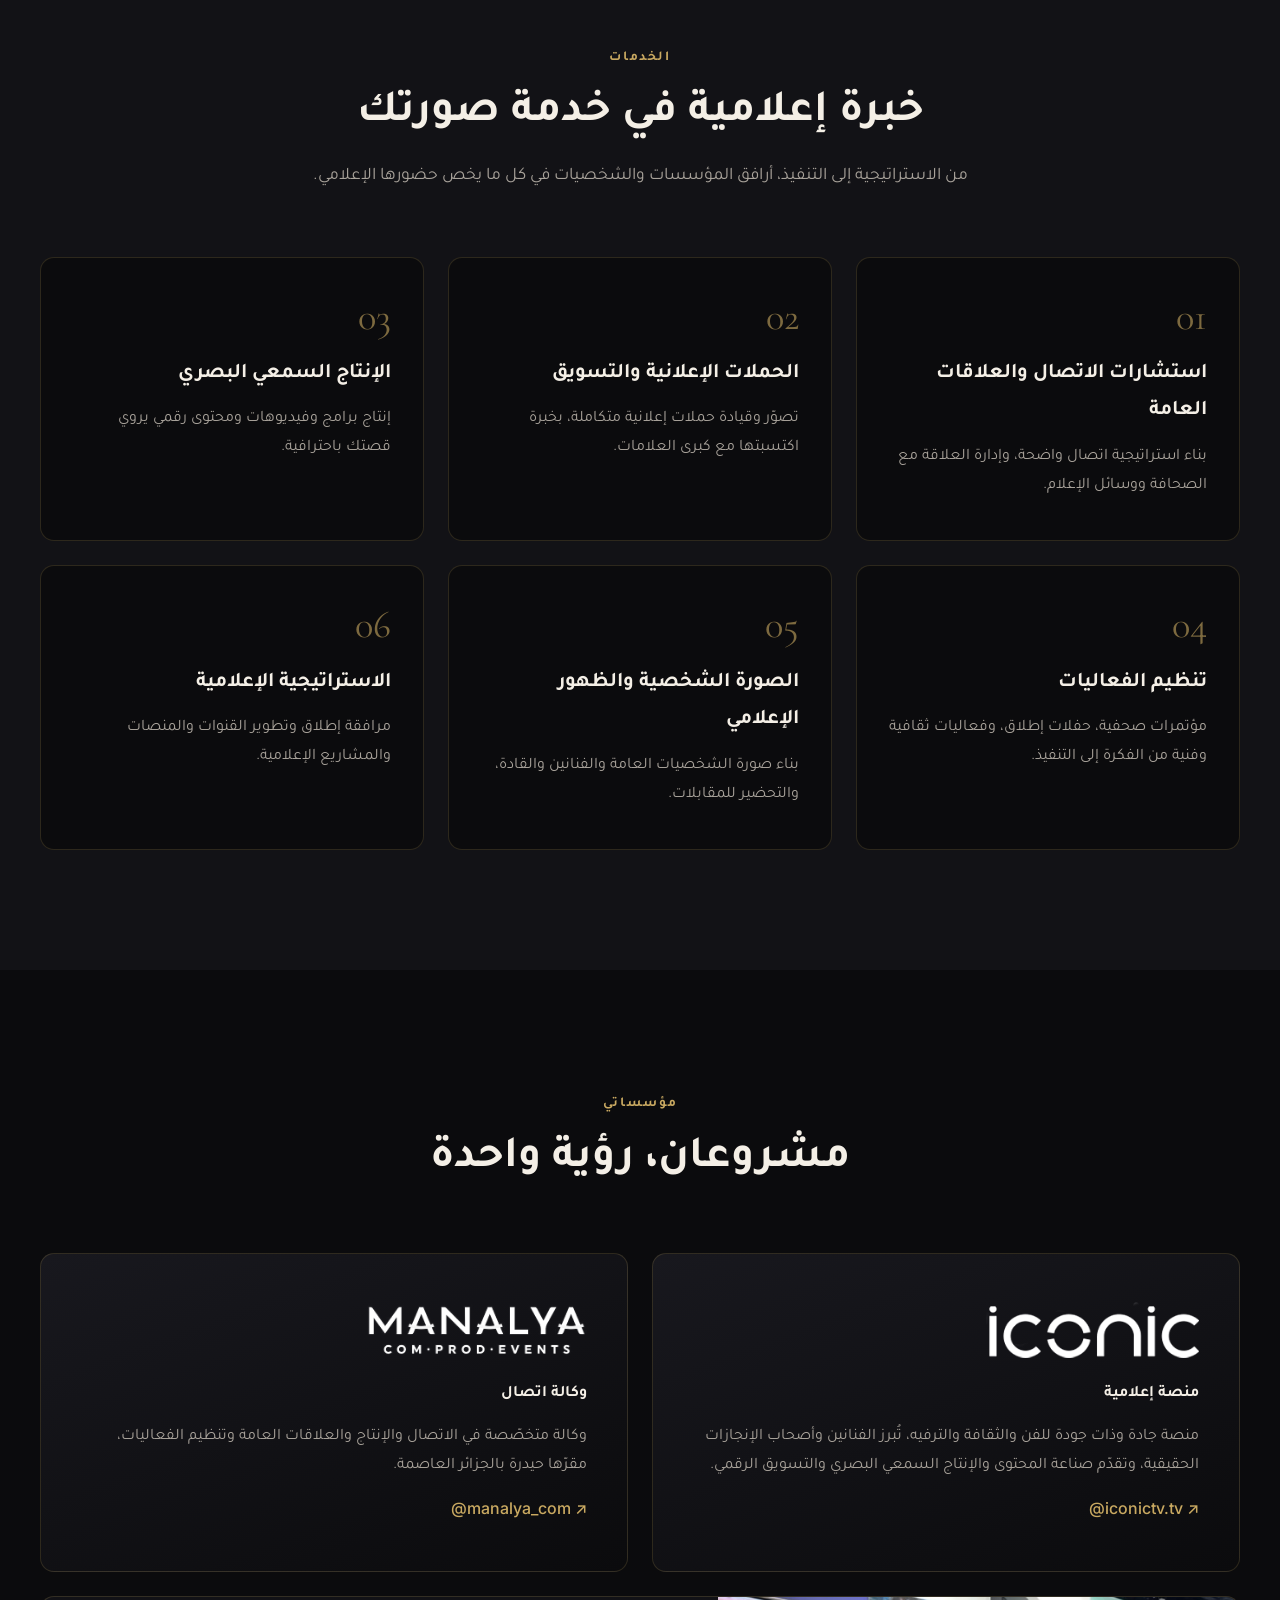
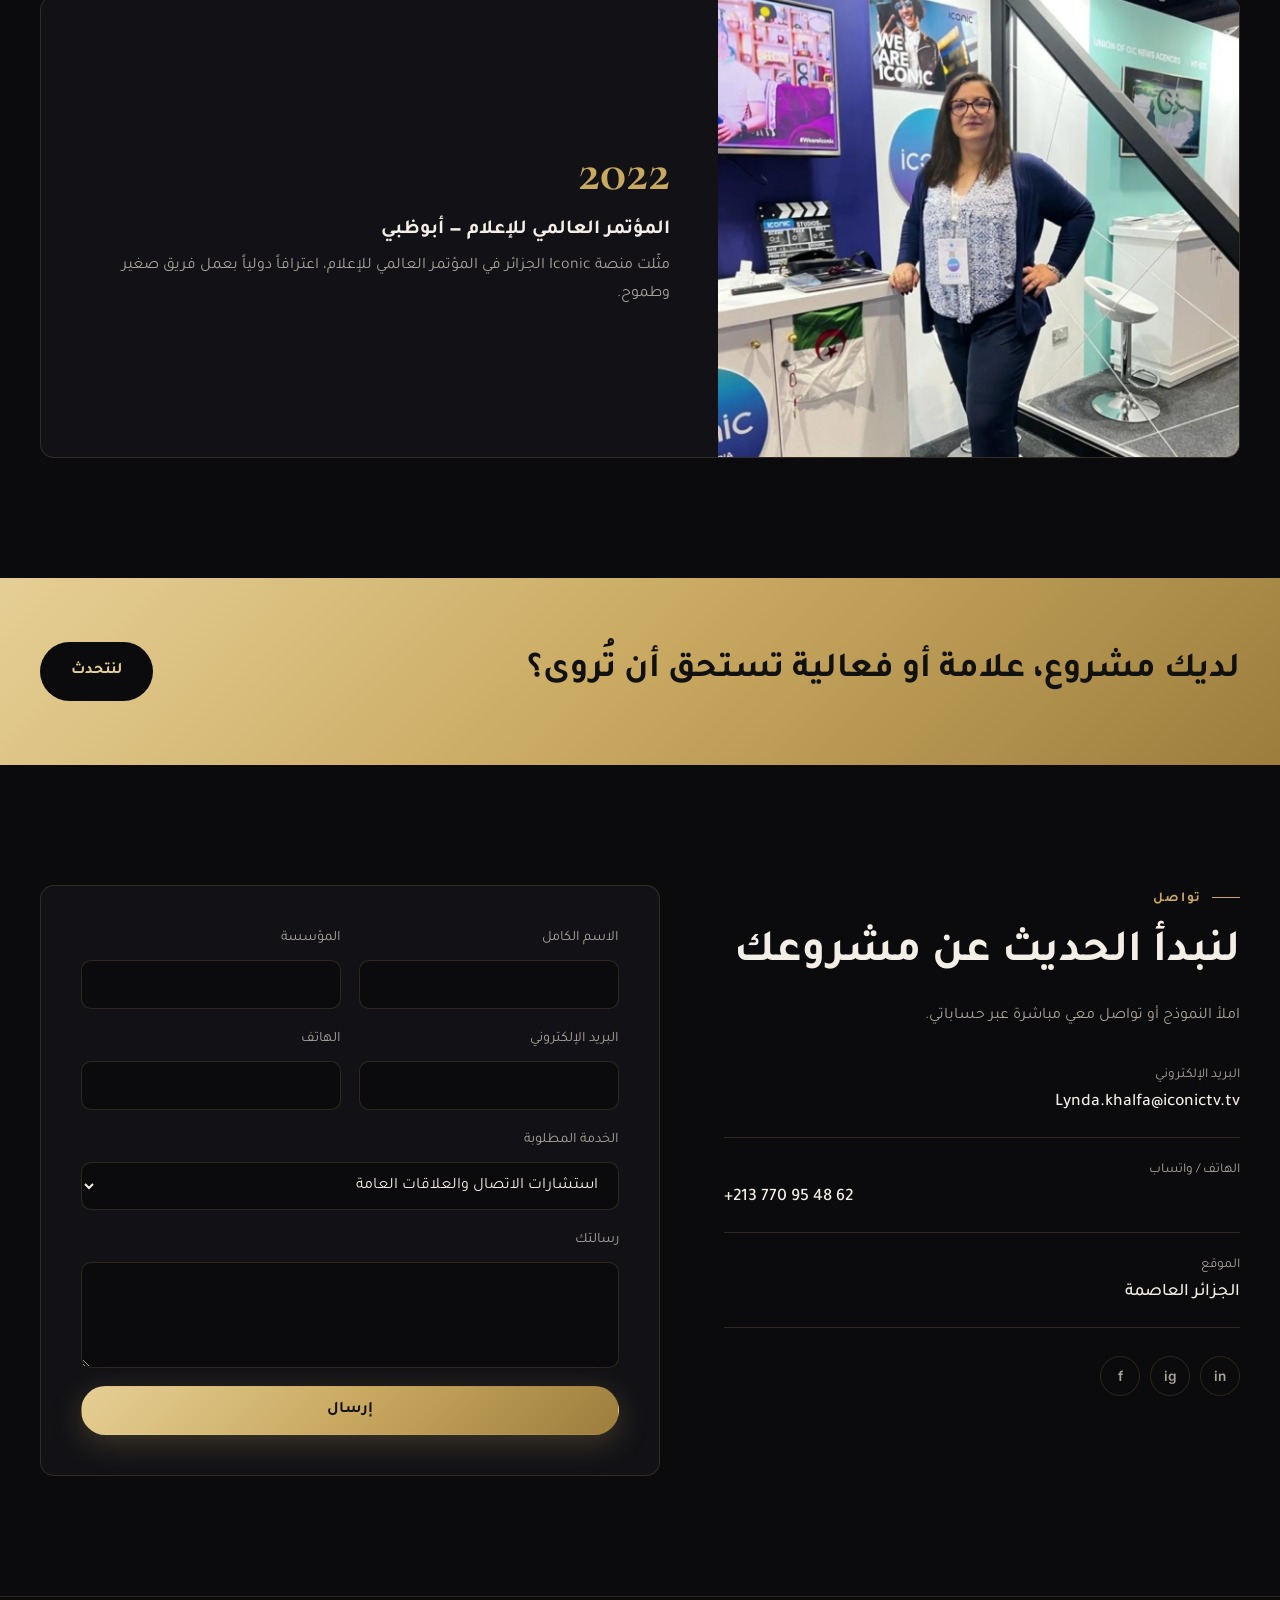
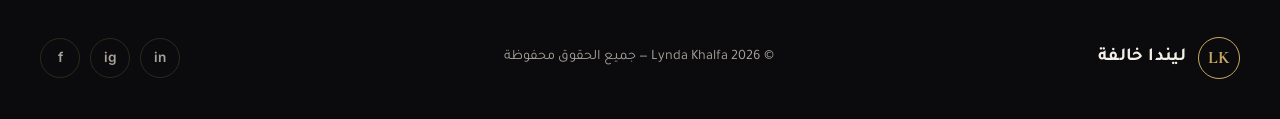
==== commit ccf2cd9e: "Drop career dates; add GitHub Pages deployment workflow Co-Authored-By: Claude Opus 5.5 <noreply@ant" ====
--- a/index.html
+++ b/index.html
@@ -114,7 +114,6 @@
         <span class="eyebrow" data-i18n="journey.eyebrow">المسار</span>
         <h2 class="section__title" data-i18n="journey.title">من العلامات الكبرى إلى الشاشة</h2>
       </div>
-      <!-- TODO: تأكيد التواريخ والمناصب مع ليندا -->
       <ol class="timeline">
         <li class="timeline__item reveal">
           <span class="timeline__tag" data-i18n="journey.i1.tag">الاتصالات والتكنولوجيا</span>
@@ -132,14 +131,14 @@
           <p data-i18n="journey.i3.d">إدارة مكتب القناة في الجزائر العاصمة لأكثر من أربع سنوات.</p>
         </li>
         <li class="timeline__item reveal">
-          <span class="timeline__tag">El Djazairia One · 2020</span>
+          <span class="timeline__tag">El Djazairia One</span>
           <h3 data-i18n="journey.i4.t">المديرة التنفيذية</h3>
           <p data-i18n="journey.i4.d">قيادة قناة تلفزيونية خاصة وبرمجتها وفرقها.</p>
         </li>
         <li class="timeline__item reveal">
           <span class="timeline__tag">Iconic · Manalya</span>
           <h3 data-i18n="journey.i5.t">مؤسِّسة ورائدة أعمال</h3>
-          <p data-i18n="journey.i5.d">إطلاق منصة Iconic ووكالة Manalya، وتمثيل الجزائر في المؤتمر العالمي للإعلام بأبوظبي سنة 2022.</p>
+          <p data-i18n="journey.i5.d">إطلاق منصة Iconic ووكالة Manalya، وتمثيل الجزائر في المؤتمر العالمي للإعلام بأبوظبي.</p>
         </li>
       </ol>
     </div>
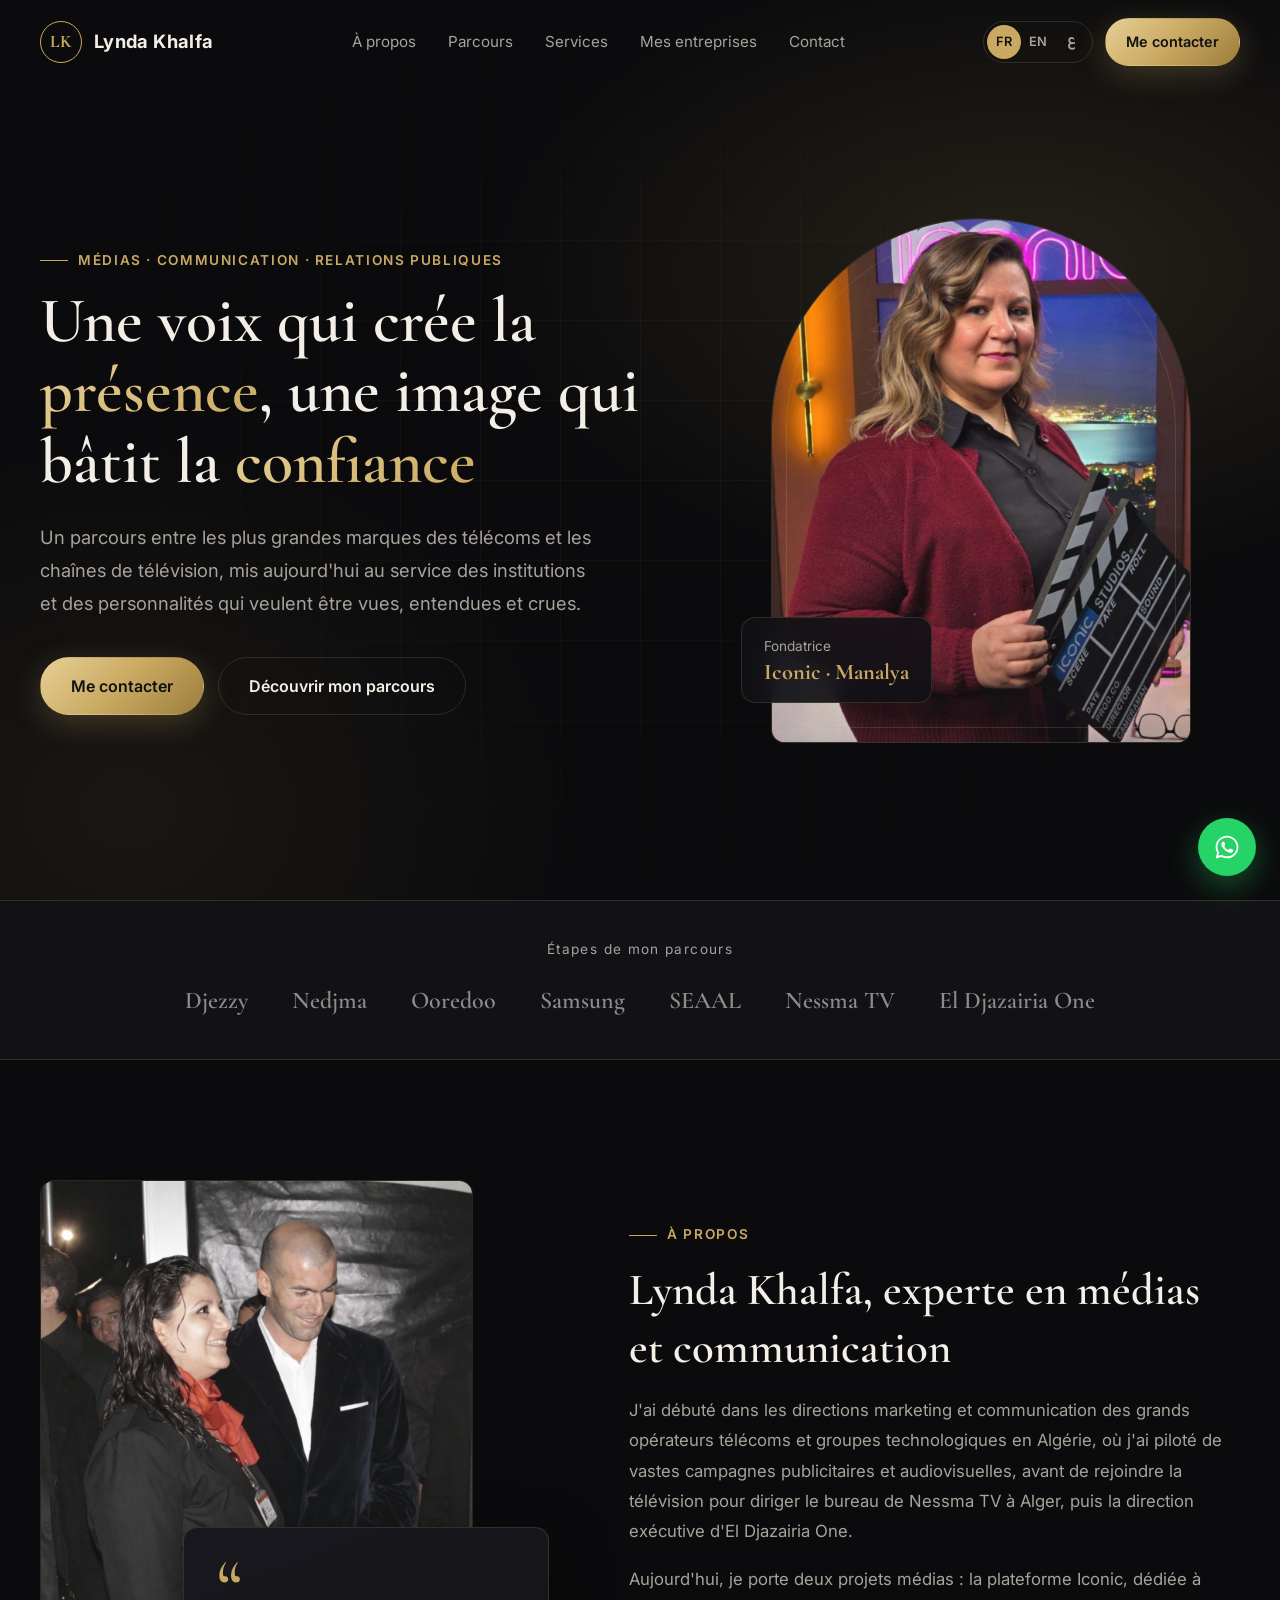
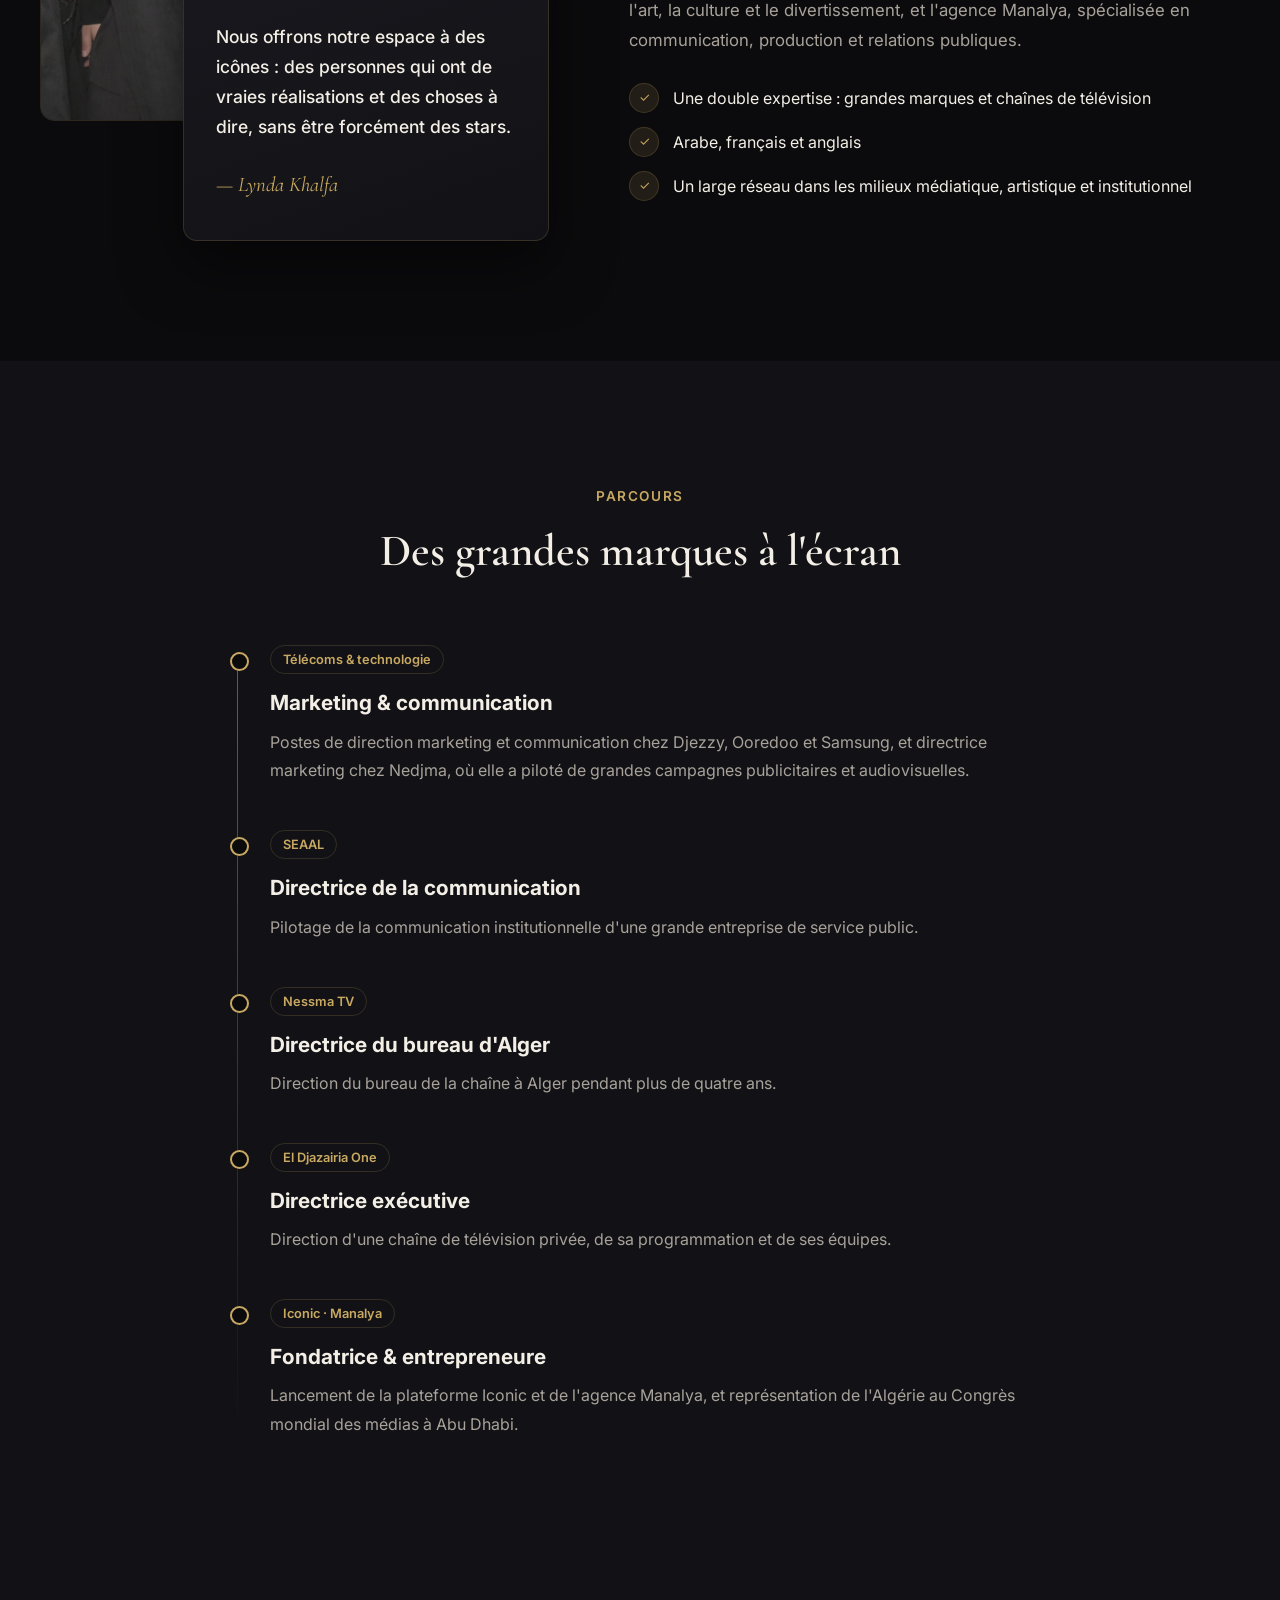
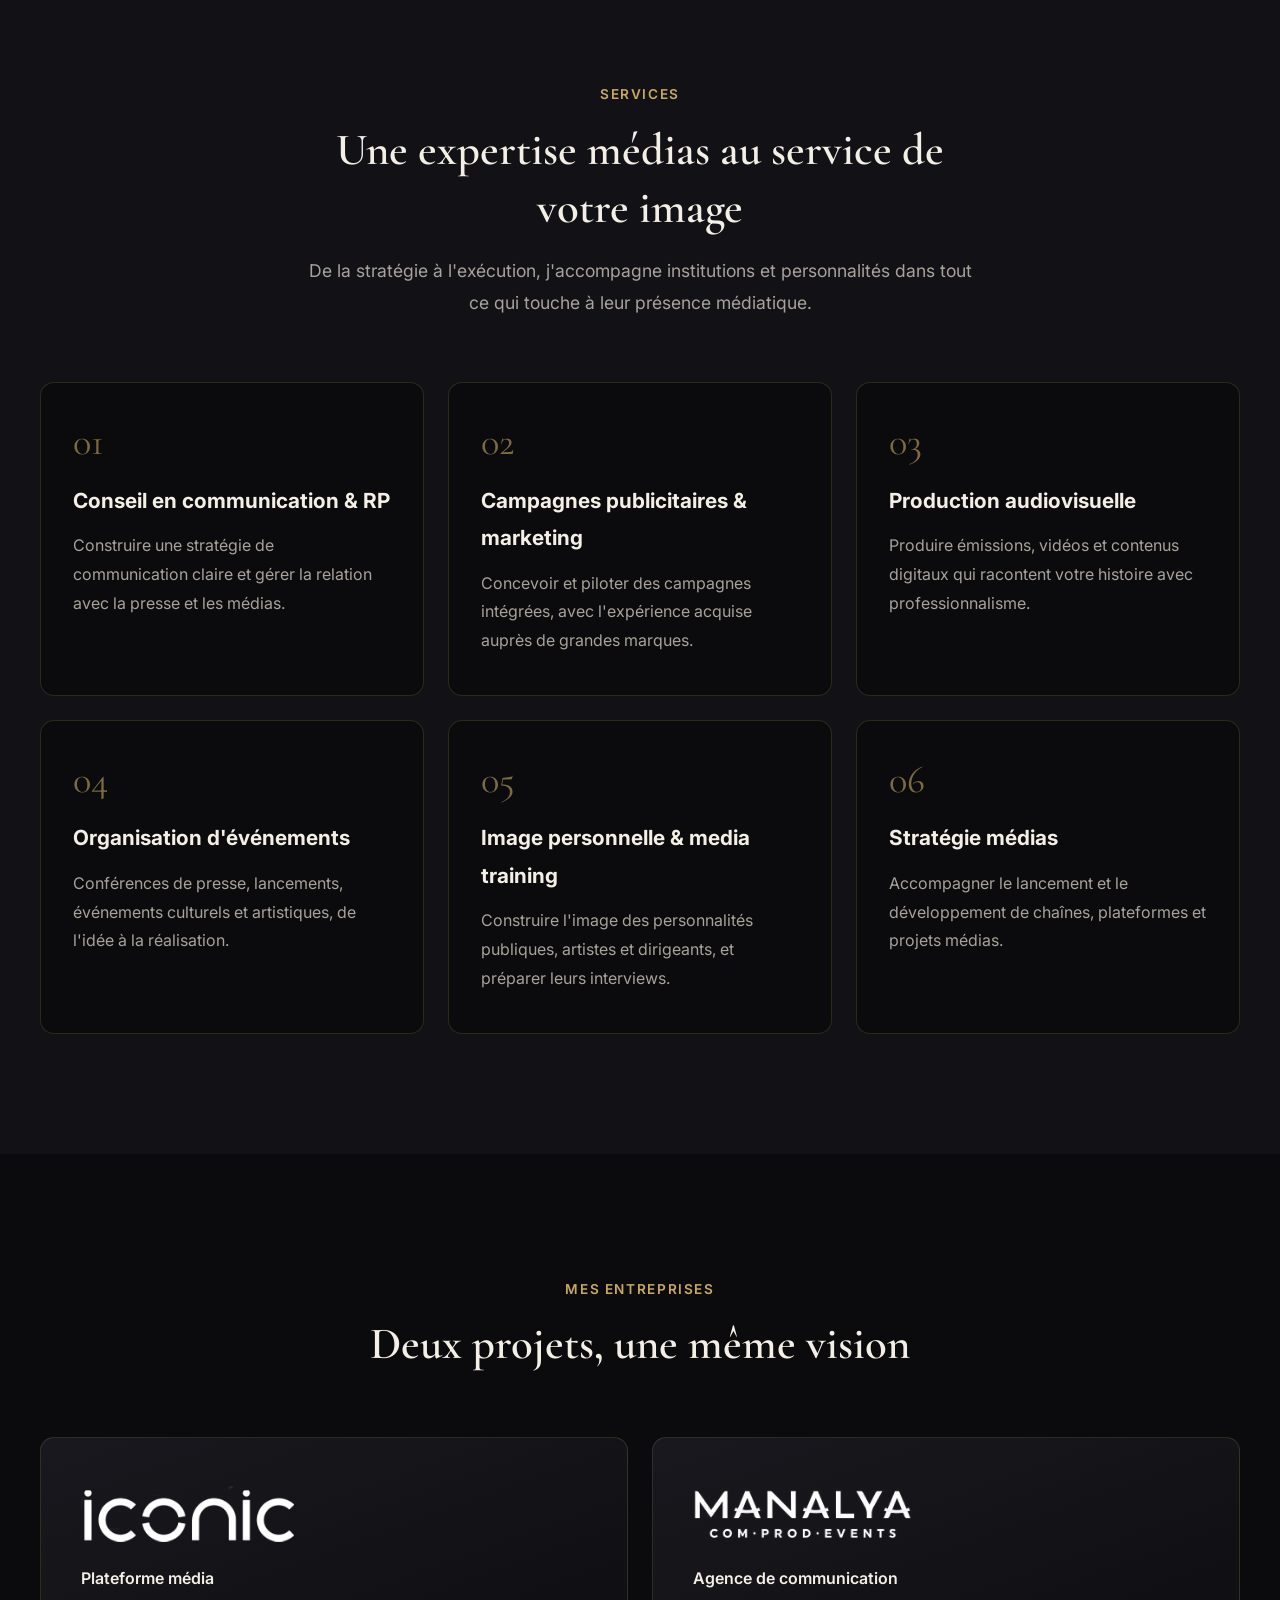
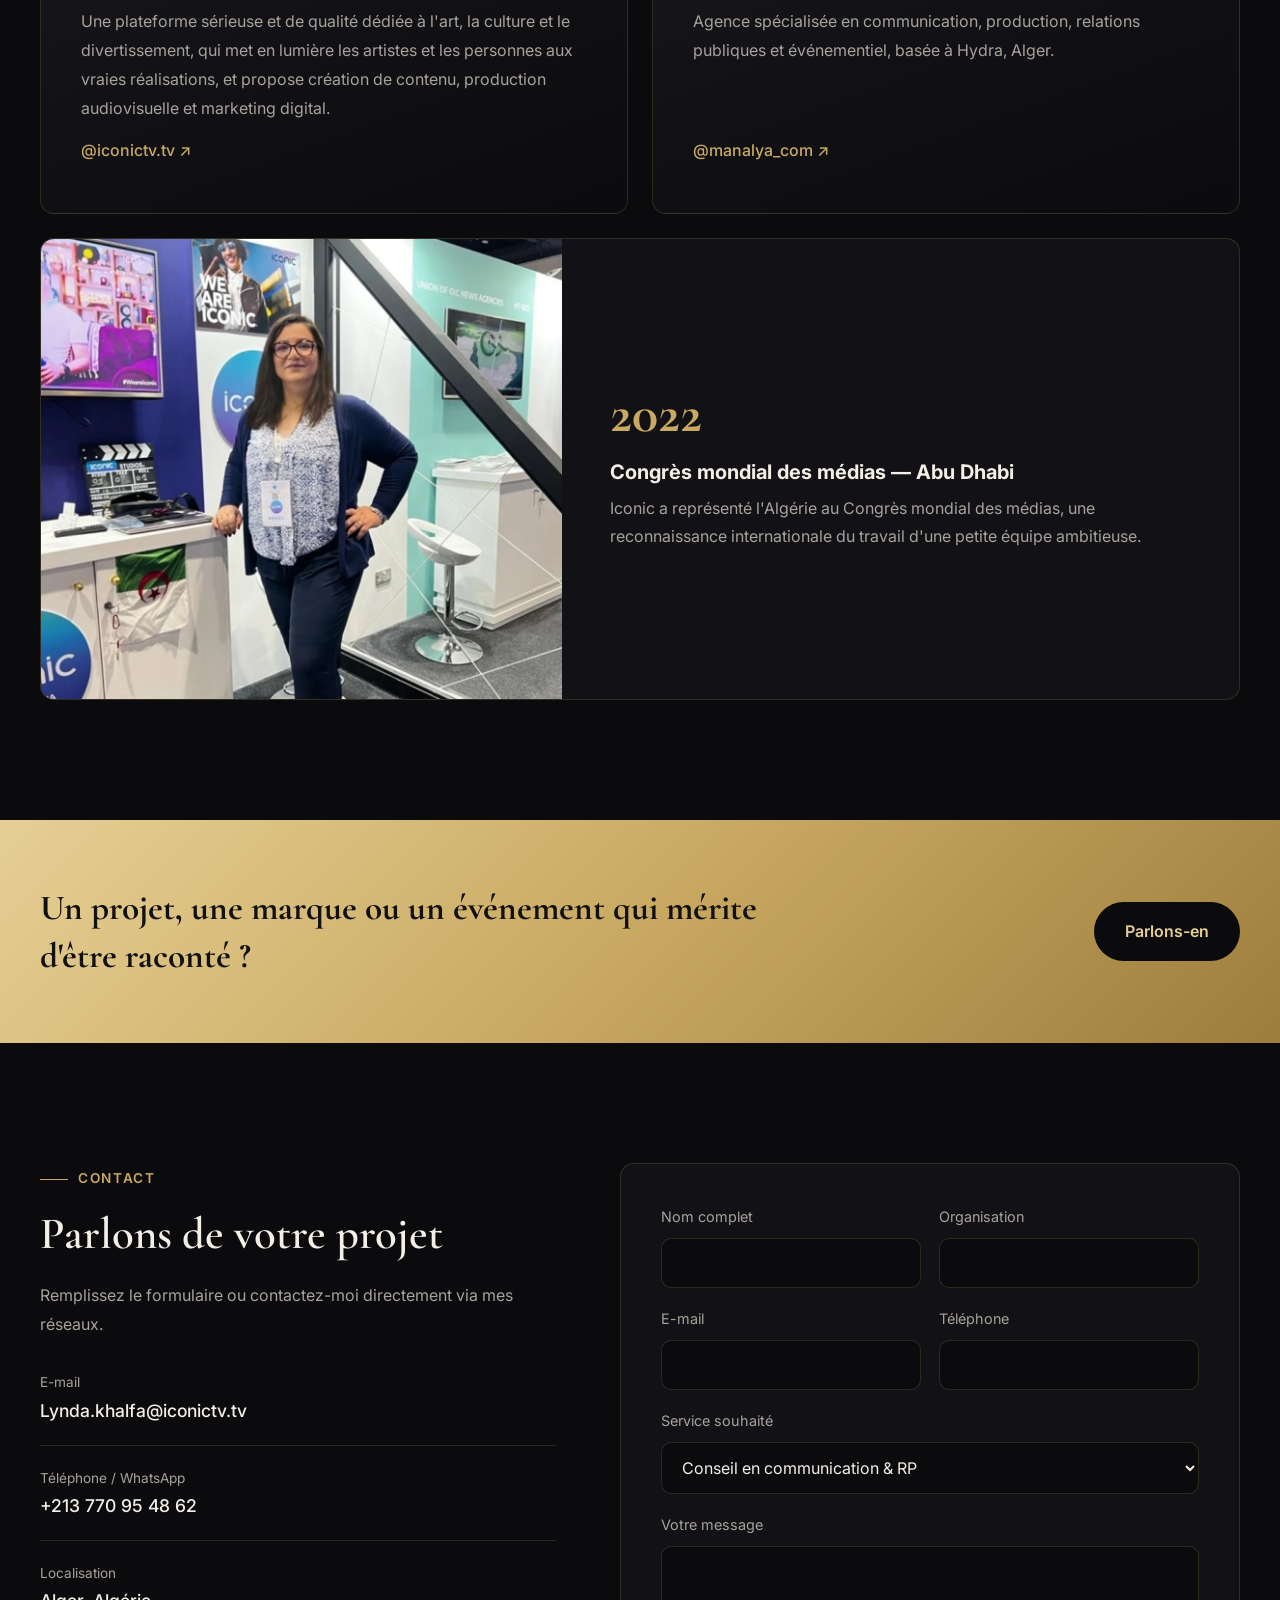
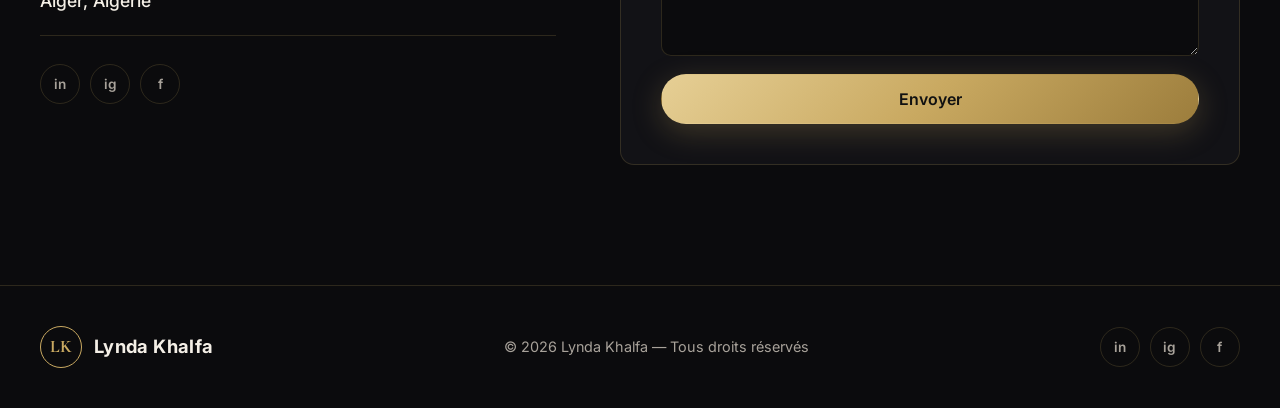
==== commit c967fe02: "Make French the default language - index.html is now authored in French (lang=fr, ltr) for SEO and n" ====
--- a/index.html
+++ b/index.html
@@ -1,10 +1,10 @@
 <!DOCTYPE html>
-<html lang="ar" dir="rtl">
+<html lang="fr" dir="ltr">
 <head>
   <meta charset="UTF-8">
   <meta name="viewport" content="width=device-width, initial-scale=1.0">
-  <title>ليندا خالفة | الإعلام والاتصال والعلاقات العامة</title>
-  <meta name="description" content="ليندا خالفة — خبيرة في الإعلام والاتصال والعلاقات العامة، مؤسِّسة منصة Iconic ووكالة Manalya.">
+  <title>Lynda Khalfa | Médias, communication & relations publiques</title>
+  <meta name="description" content="Lynda Khalfa — experte en médias, communication et relations publiques, fondatrice de la plateforme Iconic et de l'agence Manalya.">
   <link rel="preconnect" href="https://fonts.googleapis.com">
   <link rel="preconnect" href="https://fonts.gstatic.com" crossorigin>
   <link href="https://fonts.googleapis.com/css2?family=Cormorant+Garamond:wght@500;600;700&family=Tajawal:wght@300;400;500;700;800&family=Inter:wght@300;400;500;600&display=swap" rel="stylesheet">
@@ -17,22 +17,22 @@
     <div class="container header__inner">
       <a href="#home" class="logo">
         <span class="logo__mark">LK</span>
-        <span class="logo__text" data-i18n="brand">ليندا خالفة</span>
+        <span class="logo__text" data-i18n="brand">Lynda Khalfa</span>
       </a>
       <nav class="nav" id="nav">
-        <a href="#about" data-i18n="nav.about">من أنا</a>
-        <a href="#journey" data-i18n="nav.journey">المسار</a>
-        <a href="#services" data-i18n="nav.services">الخدمات</a>
-        <a href="#ventures" data-i18n="nav.ventures">مؤسساتي</a>
-        <a href="#contact" data-i18n="nav.contact">تواصل</a>
+        <a href="#about" data-i18n="nav.about">À propos</a>
+        <a href="#journey" data-i18n="nav.journey">Parcours</a>
+        <a href="#services" data-i18n="nav.services">Services</a>
+        <a href="#ventures" data-i18n="nav.ventures">Mes entreprises</a>
+        <a href="#contact" data-i18n="nav.contact">Contact</a>
       </nav>
       <div class="header__actions">
         <div class="lang-switch" role="group" aria-label="Language">
-          <button type="button" data-lang="ar" aria-pressed="true" lang="ar">ع</button>
-          <button type="button" data-lang="fr" aria-pressed="false">FR</button>
+          <button type="button" data-lang="fr" aria-pressed="true">FR</button>
           <button type="button" data-lang="en" aria-pressed="false">EN</button>
-        </div>
-        <a href="#contact" class="btn btn--gold btn--sm" data-i18n="cta.contact">تواصل معي</a>
+          <button type="button" data-lang="ar" aria-pressed="false" lang="ar">ع</button>
+        </div>
+        <a href="#contact" class="btn btn--gold btn--sm" data-i18n="cta.contact">Me contacter</a>
         <button class="burger" id="burger" aria-label="Menu"><span></span><span></span><span></span></button>
       </div>
     </div>
@@ -43,12 +43,12 @@
     <div class="hero__bg"></div>
     <div class="container hero__inner">
       <div class="hero__content reveal">
-        <span class="eyebrow" data-i18n="hero.eyebrow">الإعلام · الاتصال · العلاقات العامة</span>
-        <h1 class="hero__title" data-i18n="hero.title">صوتٌ يصنع <em>الحضور</em> وصورةٌ تبني <em>الثقة</em></h1>
-        <p class="hero__lead" data-i18n="hero.lead">مسيرة بين كبرى علامات الاتصالات والقنوات التلفزيونية، أضعها اليوم في خدمة المؤسسات والشخصيات التي تريد أن تُرى وتُسمع وتُصدَّق.</p>
+        <span class="eyebrow" data-i18n="hero.eyebrow">Médias · Communication · Relations publiques</span>
+        <h1 class="hero__title" data-i18n="hero.title">Une voix qui crée la <em>présence</em>, une image qui bâtit la <em>confiance</em></h1>
+        <p class="hero__lead" data-i18n="hero.lead">Un parcours entre les plus grandes marques des télécoms et les chaînes de télévision, mis aujourd'hui au service des institutions et des personnalités qui veulent être vues, entendues et crues.</p>
         <div class="hero__cta">
-          <a href="#contact" class="btn btn--gold" data-i18n="cta.contact">تواصل معي</a>
-          <a href="#journey" class="btn btn--ghost" data-i18n="cta.journey">اكتشف مساري</a>
+          <a href="#contact" class="btn btn--gold" data-i18n="cta.contact">Me contacter</a>
+          <a href="#journey" class="btn btn--ghost" data-i18n="cta.journey">Découvrir mon parcours</a>
         </div>
       </div>
       <div class="hero__visual reveal">
@@ -58,7 +58,7 @@
             <span class="portrait__initials">LK</span>
           </div>
           <div class="portrait__badge">
-            <span data-i18n="hero.badge">مؤسِّسة</span>
+            <span data-i18n="hero.badge">Fondatrice</span>
             <strong>Iconic · Manalya</strong>
           </div>
         </div>
@@ -69,7 +69,7 @@
   <!-- Brands she worked with -->
   <section class="brands">
     <div class="container">
-      <p class="brands__label" data-i18n="brands.label">محطات في مسيرتي المهنية</p>
+      <p class="brands__label" data-i18n="brands.label">Étapes de mon parcours</p>
       <ul class="brands__list">
         <li>Djezzy</li>
         <li>Nedjma</li>
@@ -89,19 +89,19 @@
         <img class="about__photo" src="assets/img/event.jpg" alt="Lynda Khalfa" loading="lazy">
         <div class="about__card">
           <span class="quote-mark">“</span>
-          <p data-i18n="about.quote">نمنح مساحتنا للأيقونات، لأشخاص لديهم إنجازات حقيقية وما يقولونه، حتى وإن لم يكونوا بالضرورة نجوماً.</p>
+          <p data-i18n="about.quote">Nous offrons notre espace à des icônes : des personnes qui ont de vraies réalisations et des choses à dire, sans être forcément des stars.</p>
           <span class="about__sign">— Lynda Khalfa</span>
         </div>
       </div>
       <div class="about__content reveal">
-        <span class="eyebrow" data-i18n="about.eyebrow">من أنا</span>
-        <h2 class="section__title" data-i18n="about.title">ليندا خالفة، خبيرة في الإعلام والاتصال</h2>
-        <p data-i18n="about.p1">بدأت مسيرتي في إدارات التسويق والاتصال لدى كبرى شركات الاتصالات والتكنولوجيا في الجزائر، حيث قدت حملات إعلانية وسمعية بصرية واسعة، قبل أن أنتقل إلى عالم التلفزيون لأدير مكتب قناة Nessma TV في الجزائر، ثم أتولّى الإدارة التنفيذية لقناة El Djazairia One.</p>
-        <p data-i18n="about.p2">اليوم، أقود مشروعين إعلاميين: منصة Iconic المخصّصة للفن والثقافة والترفيه، ووكالة Manalya للاتصال والإنتاج والعلاقات العامة.</p>
+        <span class="eyebrow" data-i18n="about.eyebrow">À propos</span>
+        <h2 class="section__title" data-i18n="about.title">Lynda Khalfa, experte en médias et communication</h2>
+        <p data-i18n="about.p1">J'ai débuté dans les directions marketing et communication des grands opérateurs télécoms et groupes technologiques en Algérie, où j'ai piloté de vastes campagnes publicitaires et audiovisuelles, avant de rejoindre la télévision pour diriger le bureau de Nessma TV à Alger, puis la direction exécutive d'El Djazairia One.</p>
+        <p data-i18n="about.p2">Aujourd'hui, je porte deux projets médias : la plateforme Iconic, dédiée à l'art, la culture et le divertissement, et l'agence Manalya, spécialisée en communication, production et relations publiques.</p>
         <ul class="checklist">
-          <li data-i18n="about.l1">خبرة مزدوجة: علامات تجارية كبرى وقنوات تلفزيونية</li>
-          <li data-i18n="about.l2">إتقان العربية والفرنسية والإنجليزية</li>
-          <li data-i18n="about.l3">شبكة واسعة في الوسط الإعلامي والفني والمؤسساتي</li>
+          <li data-i18n="about.l1">Une double expertise : grandes marques et chaînes de télévision</li>
+          <li data-i18n="about.l2">Arabe, français et anglais</li>
+          <li data-i18n="about.l3">Un large réseau dans les milieux médiatique, artistique et institutionnel</li>
         </ul>
       </div>
     </div>
@@ -111,34 +111,34 @@
   <section class="section journey" id="journey">
     <div class="container">
       <div class="section__head reveal">
-        <span class="eyebrow" data-i18n="journey.eyebrow">المسار</span>
-        <h2 class="section__title" data-i18n="journey.title">من العلامات الكبرى إلى الشاشة</h2>
+        <span class="eyebrow" data-i18n="journey.eyebrow">Parcours</span>
+        <h2 class="section__title" data-i18n="journey.title">Des grandes marques à l'écran</h2>
       </div>
       <ol class="timeline">
         <li class="timeline__item reveal">
-          <span class="timeline__tag" data-i18n="journey.i1.tag">الاتصالات والتكنولوجيا</span>
-          <h3 data-i18n="journey.i1.t">التسويق والاتصال</h3>
-          <p data-i18n="journey.i1.d">مناصب إدارية في التسويق والاتصال لدى Djezzy وOoredoo وSamsung، ومديرة التسويق لدى Nedjma حيث قادت حملات إعلانية وسمعية بصرية كبرى.</p>
+          <span class="timeline__tag" data-i18n="journey.i1.tag">Télécoms & technologie</span>
+          <h3 data-i18n="journey.i1.t">Marketing & communication</h3>
+          <p data-i18n="journey.i1.d">Postes de direction marketing et communication chez Djezzy, Ooredoo et Samsung, et directrice marketing chez Nedjma, où elle a piloté de grandes campagnes publicitaires et audiovisuelles.</p>
         </li>
         <li class="timeline__item reveal">
           <span class="timeline__tag">SEAAL</span>
-          <h3 data-i18n="journey.i2.t">مديرة الاتصال</h3>
-          <p data-i18n="journey.i2.d">قيادة الاتصال المؤسساتي لشركة خدمات عمومية كبرى.</p>
+          <h3 data-i18n="journey.i2.t">Directrice de la communication</h3>
+          <p data-i18n="journey.i2.d">Pilotage de la communication institutionnelle d'une grande entreprise de service public.</p>
         </li>
         <li class="timeline__item reveal">
           <span class="timeline__tag">Nessma TV</span>
-          <h3 data-i18n="journey.i3.t">مديرة مكتب الجزائر</h3>
-          <p data-i18n="journey.i3.d">إدارة مكتب القناة في الجزائر العاصمة لأكثر من أربع سنوات.</p>
+          <h3 data-i18n="journey.i3.t">Directrice du bureau d'Alger</h3>
+          <p data-i18n="journey.i3.d">Direction du bureau de la chaîne à Alger pendant plus de quatre ans.</p>
         </li>
         <li class="timeline__item reveal">
           <span class="timeline__tag">El Djazairia One</span>
-          <h3 data-i18n="journey.i4.t">المديرة التنفيذية</h3>
-          <p data-i18n="journey.i4.d">قيادة قناة تلفزيونية خاصة وبرمجتها وفرقها.</p>
+          <h3 data-i18n="journey.i4.t">Directrice exécutive</h3>
+          <p data-i18n="journey.i4.d">Direction d'une chaîne de télévision privée, de sa programmation et de ses équipes.</p>
         </li>
         <li class="timeline__item reveal">
           <span class="timeline__tag">Iconic · Manalya</span>
-          <h3 data-i18n="journey.i5.t">مؤسِّسة ورائدة أعمال</h3>
-          <p data-i18n="journey.i5.d">إطلاق منصة Iconic ووكالة Manalya، وتمثيل الجزائر في المؤتمر العالمي للإعلام بأبوظبي.</p>
+          <h3 data-i18n="journey.i5.t">Fondatrice & entrepreneure</h3>
+          <p data-i18n="journey.i5.d">Lancement de la plateforme Iconic et de l'agence Manalya, et représentation de l'Algérie au Congrès mondial des médias à Abu Dhabi.</p>
         </li>
       </ol>
     </div>
@@ -148,40 +148,40 @@
   <section class="section services" id="services">
     <div class="container">
       <div class="section__head reveal">
-        <span class="eyebrow" data-i18n="services.eyebrow">الخدمات</span>
-        <h2 class="section__title" data-i18n="services.title">خبرة إعلامية في خدمة صورتك</h2>
-        <p class="section__lead" data-i18n="services.lead">من الاستراتيجية إلى التنفيذ، أرافق المؤسسات والشخصيات في كل ما يخص حضورها الإعلامي.</p>
+        <span class="eyebrow" data-i18n="services.eyebrow">Services</span>
+        <h2 class="section__title" data-i18n="services.title">Une expertise médias au service de votre image</h2>
+        <p class="section__lead" data-i18n="services.lead">De la stratégie à l'exécution, j'accompagne institutions et personnalités dans tout ce qui touche à leur présence médiatique.</p>
       </div>
       <div class="cards">
         <article class="card reveal">
           <div class="card__icon">01</div>
-          <h3 data-i18n="services.s1.t">استشارات الاتصال والعلاقات العامة</h3>
-          <p data-i18n="services.s1.d">بناء استراتيجية اتصال واضحة، وإدارة العلاقة مع الصحافة ووسائل الإعلام.</p>
+          <h3 data-i18n="services.s1.t">Conseil en communication & RP</h3>
+          <p data-i18n="services.s1.d">Construire une stratégie de communication claire et gérer la relation avec la presse et les médias.</p>
         </article>
         <article class="card reveal">
           <div class="card__icon">02</div>
-          <h3 data-i18n="services.s2.t">الحملات الإعلانية والتسويق</h3>
-          <p data-i18n="services.s2.d">تصوّر وقيادة حملات إعلانية متكاملة، بخبرة اكتسبتها مع كبرى العلامات.</p>
+          <h3 data-i18n="services.s2.t">Campagnes publicitaires & marketing</h3>
+          <p data-i18n="services.s2.d">Concevoir et piloter des campagnes intégrées, avec l'expérience acquise auprès de grandes marques.</p>
         </article>
         <article class="card reveal">
           <div class="card__icon">03</div>
-          <h3 data-i18n="services.s3.t">الإنتاج السمعي البصري</h3>
-          <p data-i18n="services.s3.d">إنتاج برامج وفيديوهات ومحتوى رقمي يروي قصتك باحترافية.</p>
+          <h3 data-i18n="services.s3.t">Production audiovisuelle</h3>
+          <p data-i18n="services.s3.d">Produire émissions, vidéos et contenus digitaux qui racontent votre histoire avec professionnalisme.</p>
         </article>
         <article class="card reveal">
           <div class="card__icon">04</div>
-          <h3 data-i18n="services.s4.t">تنظيم الفعاليات</h3>
-          <p data-i18n="services.s4.d">مؤتمرات صحفية، حفلات إطلاق، وفعاليات ثقافية وفنية من الفكرة إلى التنفيذ.</p>
+          <h3 data-i18n="services.s4.t">Organisation d'événements</h3>
+          <p data-i18n="services.s4.d">Conférences de presse, lancements, événements culturels et artistiques, de l'idée à la réalisation.</p>
         </article>
         <article class="card reveal">
           <div class="card__icon">05</div>
-          <h3 data-i18n="services.s5.t">الصورة الشخصية والظهور الإعلامي</h3>
-          <p data-i18n="services.s5.d">بناء صورة الشخصيات العامة والفنانين والقادة، والتحضير للمقابلات.</p>
+          <h3 data-i18n="services.s5.t">Image personnelle & media training</h3>
+          <p data-i18n="services.s5.d">Construire l'image des personnalités publiques, artistes et dirigeants, et préparer leurs interviews.</p>
         </article>
         <article class="card reveal">
           <div class="card__icon">06</div>
-          <h3 data-i18n="services.s6.t">الاستراتيجية الإعلامية</h3>
-          <p data-i18n="services.s6.d">مرافقة إطلاق وتطوير القنوات والمنصات والمشاريع الإعلامية.</p>
+          <h3 data-i18n="services.s6.t">Stratégie médias</h3>
+          <p data-i18n="services.s6.d">Accompagner le lancement et le développement de chaînes, plateformes et projets médias.</p>
         </article>
       </div>
     </div>
@@ -191,20 +191,20 @@
   <section class="section ventures" id="ventures">
     <div class="container">
       <div class="section__head reveal">
-        <span class="eyebrow" data-i18n="ventures.eyebrow">مؤسساتي</span>
-        <h2 class="section__title" data-i18n="ventures.title">مشروعان، رؤية واحدة</h2>
+        <span class="eyebrow" data-i18n="ventures.eyebrow">Mes entreprises</span>
+        <h2 class="section__title" data-i18n="ventures.title">Deux projets, une même vision</h2>
       </div>
       <div class="ventures__grid">
         <article class="venture reveal">
           <img class="venture__logo" src="assets/img/iconic.png" alt="Iconic" loading="lazy">
-          <span class="venture__type" data-i18n="ventures.iconic.type">منصة إعلامية</span>
-          <p data-i18n="ventures.iconic.d">منصة جادة وذات جودة للفن والثقافة والترفيه، تُبرز الفنانين وأصحاب الإنجازات الحقيقية، وتقدّم صناعة المحتوى والإنتاج السمعي البصري والتسويق الرقمي.</p>
+          <span class="venture__type" data-i18n="ventures.iconic.type">Plateforme média</span>
+          <p data-i18n="ventures.iconic.d">Une plateforme sérieuse et de qualité dédiée à l'art, la culture et le divertissement, qui met en lumière les artistes et les personnes aux vraies réalisations, et propose création de contenu, production audiovisuelle et marketing digital.</p>
           <a class="venture__link" href="https://www.instagram.com/iconictv.tv" target="_blank" rel="noopener">@iconictv.tv ↗</a>
         </article>
         <article class="venture reveal">
           <img class="venture__logo" src="assets/img/manalya.png" alt="Manalya — Com · Prod · Events" loading="lazy">
-          <span class="venture__type" data-i18n="ventures.manalya.type">وكالة اتصال</span>
-          <p data-i18n="ventures.manalya.d">وكالة متخصّصة في الاتصال والإنتاج والعلاقات العامة وتنظيم الفعاليات، مقرّها حيدرة بالجزائر العاصمة.</p>
+          <span class="venture__type" data-i18n="ventures.manalya.type">Agence de communication</span>
+          <p data-i18n="ventures.manalya.d">Agence spécialisée en communication, production, relations publiques et événementiel, basée à Hydra, Alger.</p>
           <a class="venture__link" href="https://www.instagram.com/manalya_com" target="_blank" rel="noopener">@manalya_com ↗</a>
         </article>
       </div>
@@ -212,8 +212,8 @@
         <img class="highlight__photo" src="assets/img/abu-dhabi-2022.jpg" alt="Lynda Khalfa — Iconic, Abu Dhabi 2022" loading="lazy">
         <div class="highlight__body">
           <span class="highlight__year">2022</span>
-          <h3 data-i18n="highlight.t">المؤتمر العالمي للإعلام — أبوظبي</h3>
-          <p data-i18n="highlight.d">مثّلت منصة Iconic الجزائر في المؤتمر العالمي للإعلام، اعترافاً دولياً بعمل فريق صغير وطموح.</p>
+          <h3 data-i18n="highlight.t">Congrès mondial des médias — Abu Dhabi</h3>
+          <p data-i18n="highlight.d">Iconic a représenté l'Algérie au Congrès mondial des médias, une reconnaissance internationale du travail d'une petite équipe ambitieuse.</p>
         </div>
       </div>
     </div>
@@ -222,8 +222,8 @@
   <!-- CTA band -->
   <section class="cta-band">
     <div class="container cta-band__inner reveal">
-      <h2 data-i18n="band.title">لديك مشروع، علامة أو فعالية تستحق أن تُروى؟</h2>
-      <a href="#contact" class="btn btn--dark" data-i18n="cta.talk">لنتحدث</a>
+      <h2 data-i18n="band.title">Un projet, une marque ou un événement qui mérite d'être raconté ?</h2>
+      <a href="#contact" class="btn btn--dark" data-i18n="cta.talk">Parlons-en</a>
     </div>
   </section>
 
@@ -231,14 +231,14 @@
   <section class="section contact" id="contact">
     <div class="container contact__grid">
       <div class="contact__info reveal">
-        <span class="eyebrow" data-i18n="contact.eyebrow">تواصل</span>
-        <h2 class="section__title" data-i18n="contact.title">لنبدأ الحديث عن مشروعك</h2>
-        <p data-i18n="contact.lead">املأ النموذج أو تواصل معي مباشرة عبر حساباتي.</p>
+        <span class="eyebrow" data-i18n="contact.eyebrow">Contact</span>
+        <h2 class="section__title" data-i18n="contact.title">Parlons de votre projet</h2>
+        <p data-i18n="contact.lead">Remplissez le formulaire ou contactez-moi directement via mes réseaux.</p>
         <ul class="contact__list">
           <!-- البريد والهاتف يُعدَّلان في CONFIG داخل assets/js/main.js -->
-          <li><span data-i18n="contact.email">البريد الإلكتروني</span><a href="#" id="emailLink"></a></li>
-          <li><span data-i18n="contact.phone">الهاتف / واتساب</span><a href="#" id="waLink" dir="ltr"></a></li>
-          <li><span data-i18n="contact.location">الموقع</span><strong data-i18n="contact.city">الجزائر العاصمة</strong></li>
+          <li><span data-i18n="contact.email">E-mail</span><a href="#" id="emailLink"></a></li>
+          <li><span data-i18n="contact.phone">Téléphone / WhatsApp</span><a href="#" id="waLink" dir="ltr"></a></li>
+          <li><span data-i18n="contact.location">Localisation</span><strong data-i18n="contact.city">Alger, Algérie</strong></li>
         </ul>
         <div class="socials socials--lg">
           <a href="https://www.linkedin.com/in/lyndakhalfa" target="_blank" rel="noopener" aria-label="LinkedIn">in</a>
@@ -248,25 +248,25 @@
       </div>
       <form class="form reveal" id="contactForm">
         <div class="form__row">
-          <label><span data-i18n="form.name">الاسم الكامل</span><input type="text" name="name" required></label>
-          <label><span data-i18n="form.company">المؤسسة</span><input type="text" name="company"></label>
+          <label><span data-i18n="form.name">Nom complet</span><input type="text" name="name" required></label>
+          <label><span data-i18n="form.company">Organisation</span><input type="text" name="company"></label>
         </div>
         <div class="form__row">
-          <label><span data-i18n="form.email">البريد الإلكتروني</span><input type="email" name="email" required></label>
-          <label><span data-i18n="form.phone">الهاتف</span><input type="tel" name="phone"></label>
-        </div>
-        <label><span data-i18n="form.service">الخدمة المطلوبة</span>
+          <label><span data-i18n="form.email">E-mail</span><input type="email" name="email" required></label>
+          <label><span data-i18n="form.phone">Téléphone</span><input type="tel" name="phone"></label>
+        </div>
+        <label><span data-i18n="form.service">Service souhaité</span>
           <select name="service">
-            <option data-i18n="services.s1.t">استشارات الاتصال والعلاقات العامة</option>
-            <option data-i18n="services.s2.t">الحملات الإعلانية والتسويق</option>
-            <option data-i18n="services.s3.t">الإنتاج السمعي البصري</option>
-            <option data-i18n="services.s4.t">تنظيم الفعاليات</option>
-            <option data-i18n="services.s5.t">الصورة الشخصية والظهور الإعلامي</option>
-            <option data-i18n="services.s6.t">الاستراتيجية الإعلامية</option>
+            <option data-i18n="services.s1.t">Conseil en communication & RP</option>
+            <option data-i18n="services.s2.t">Campagnes publicitaires & marketing</option>
+            <option data-i18n="services.s3.t">Production audiovisuelle</option>
+            <option data-i18n="services.s4.t">Organisation d'événements</option>
+            <option data-i18n="services.s5.t">Image personnelle & media training</option>
+            <option data-i18n="services.s6.t">Stratégie médias</option>
           </select>
         </label>
-        <label><span data-i18n="form.message">رسالتك</span><textarea name="message" rows="4" required></textarea></label>
-        <button type="submit" class="btn btn--gold btn--full" data-i18n="form.submit">إرسال</button>
+        <label><span data-i18n="form.message">Votre message</span><textarea name="message" rows="4" required></textarea></label>
+        <button type="submit" class="btn btn--gold btn--full" data-i18n="form.submit">Envoyer</button>
         <p class="form__note" id="formNote" hidden></p>
       </form>
     </div>
@@ -277,9 +277,9 @@
     <div class="container footer__inner">
       <a href="#home" class="logo">
         <span class="logo__mark">LK</span>
-        <span class="logo__text" data-i18n="brand">ليندا خالفة</span>
+        <span class="logo__text" data-i18n="brand">Lynda Khalfa</span>
       </a>
-      <p class="footer__copy">© <span id="year"></span> Lynda Khalfa — <span data-i18n="footer.rights">جميع الحقوق محفوظة</span></p>
+      <p class="footer__copy">© <span id="year"></span> Lynda Khalfa — <span data-i18n="footer.rights">Tous droits réservés</span></p>
       <div class="socials">
         <a href="https://www.linkedin.com/in/lyndakhalfa" target="_blank" rel="noopener" aria-label="LinkedIn">in</a>
         <a href="https://www.instagram.com/lynda_khalfa_chaib" target="_blank" rel="noopener" aria-label="Instagram">ig</a>
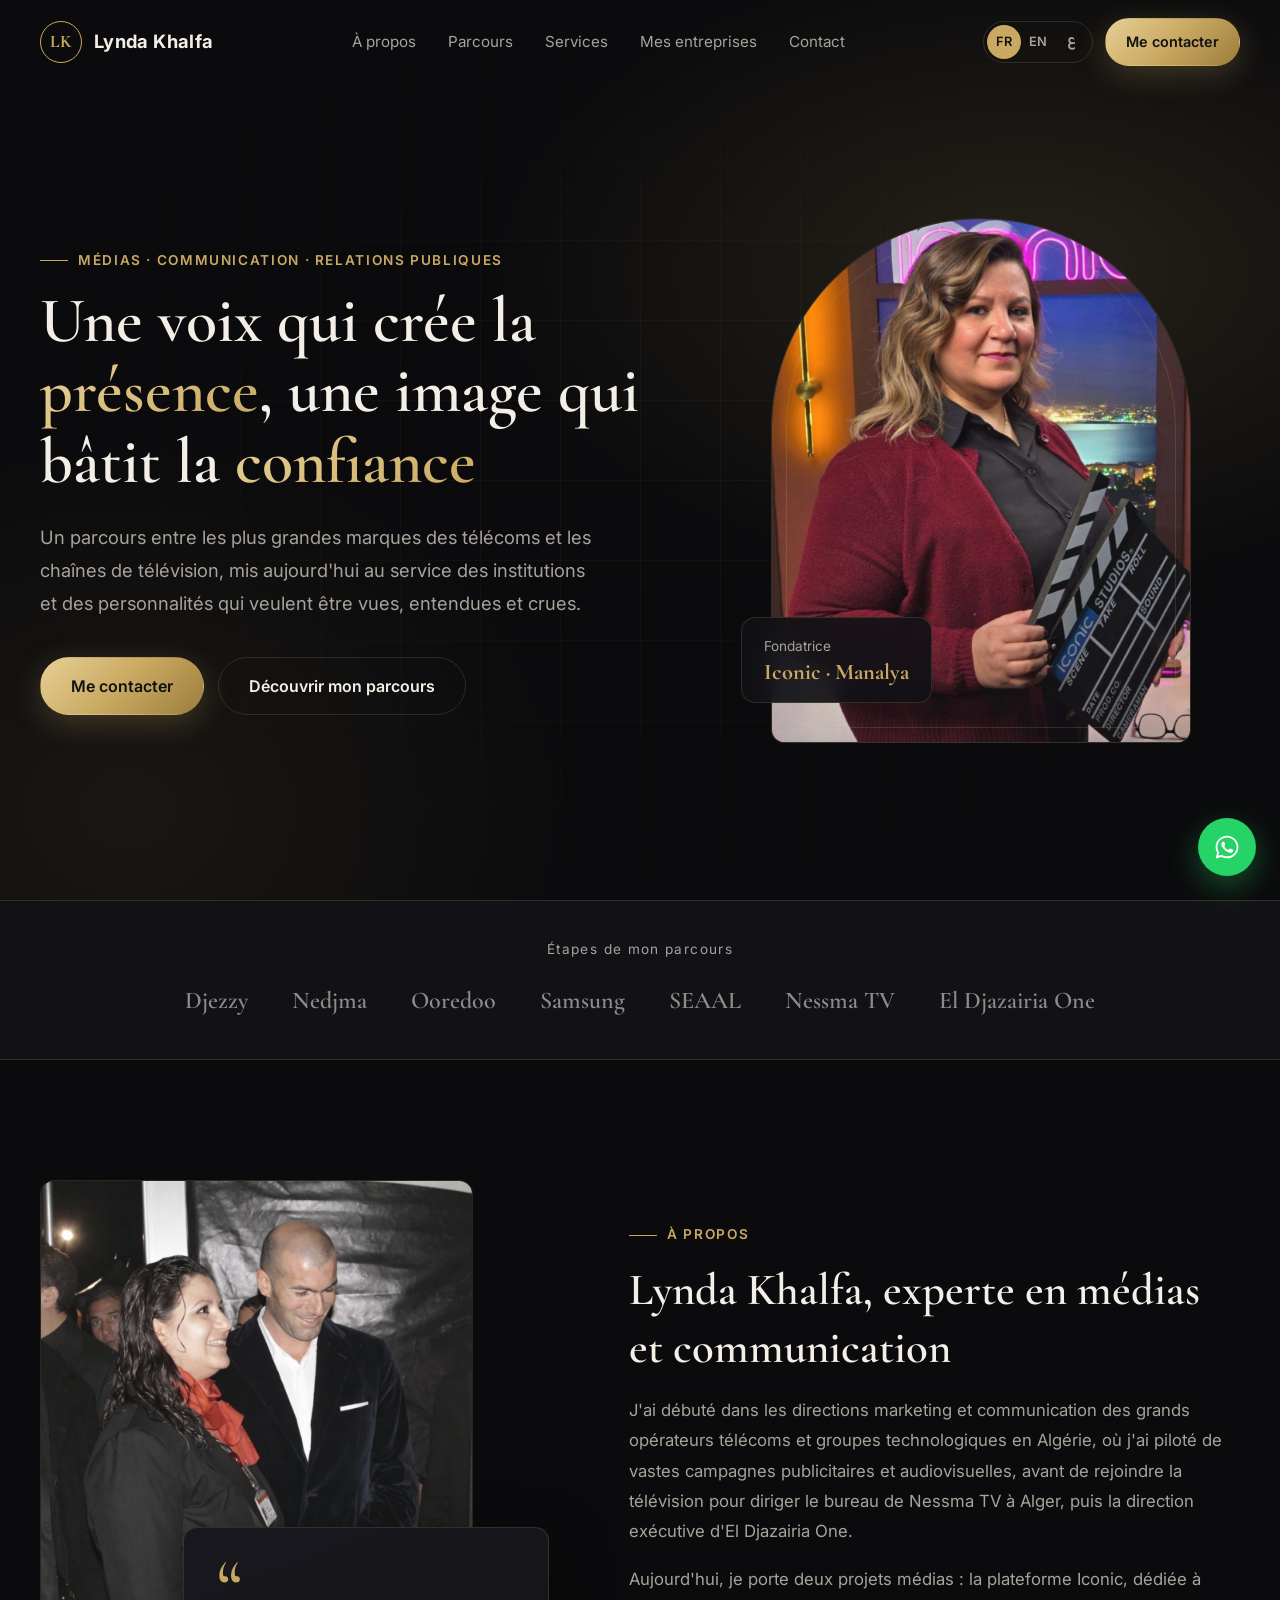
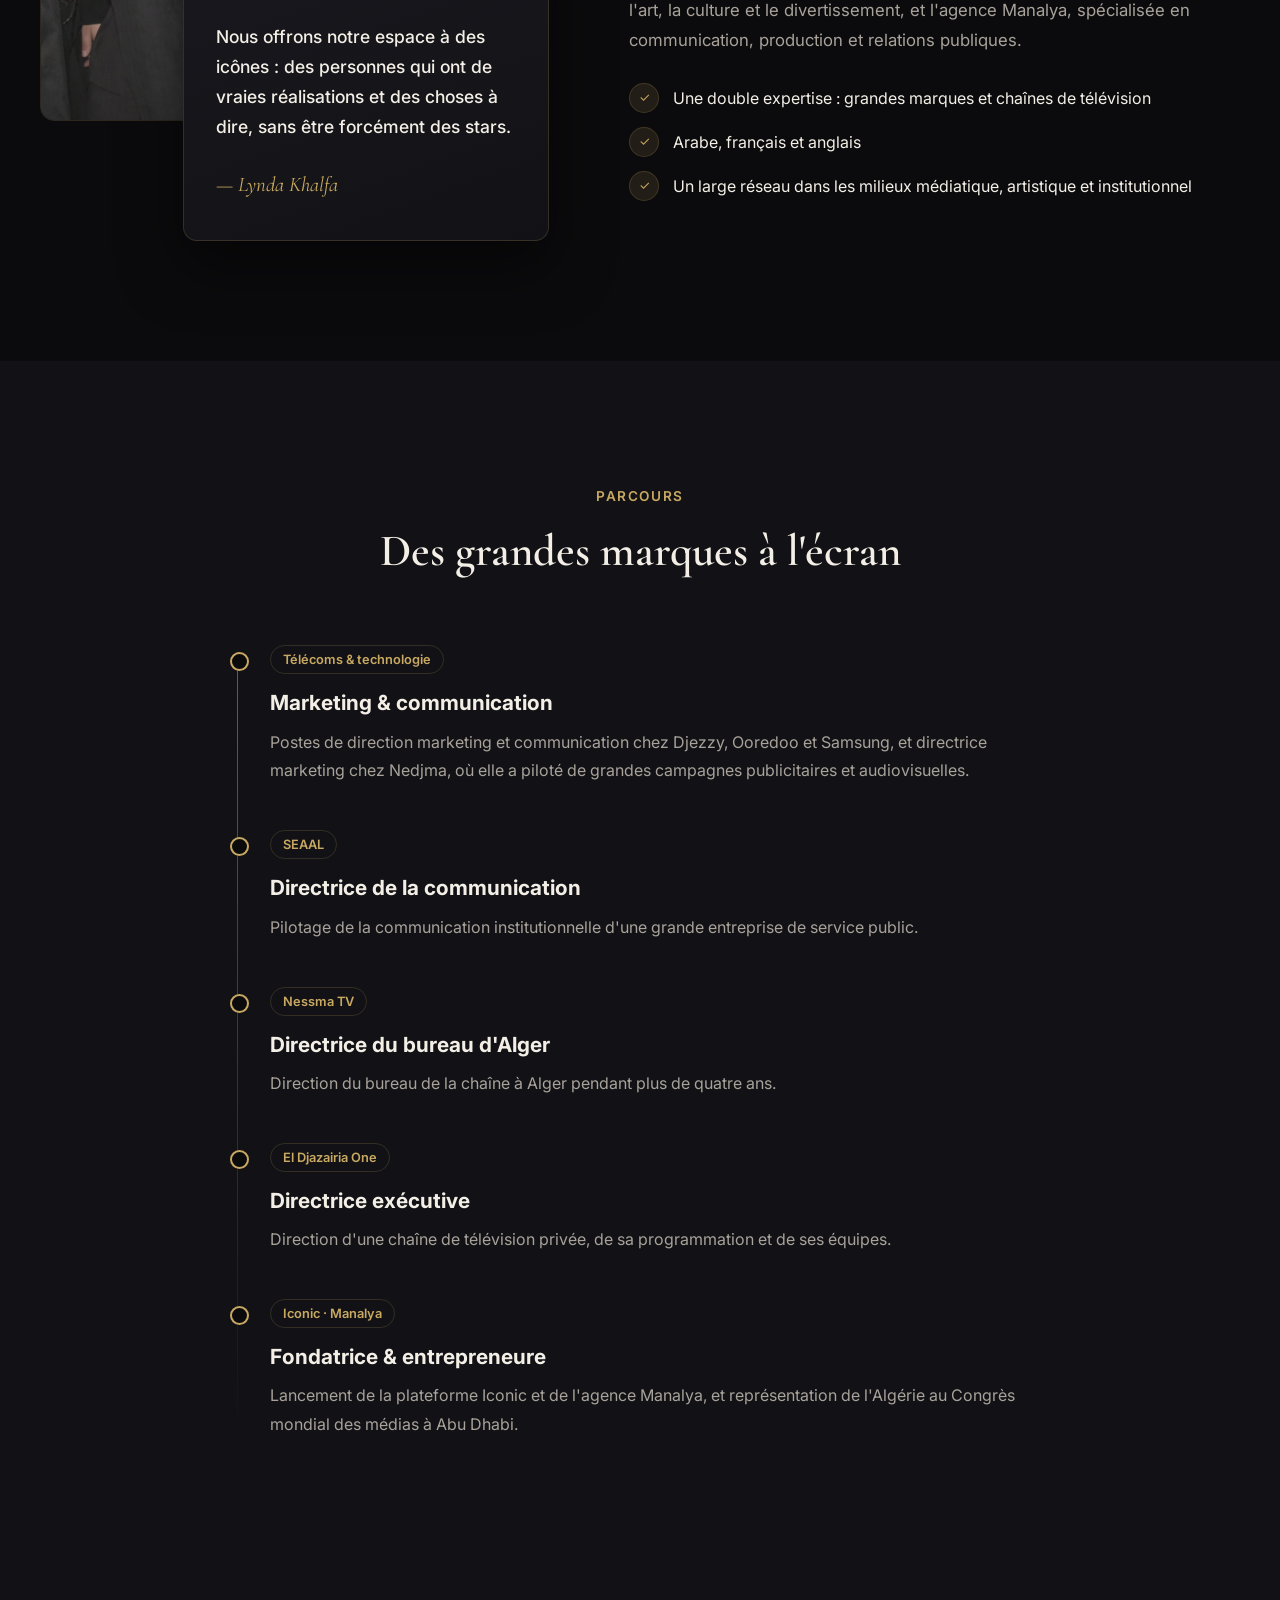
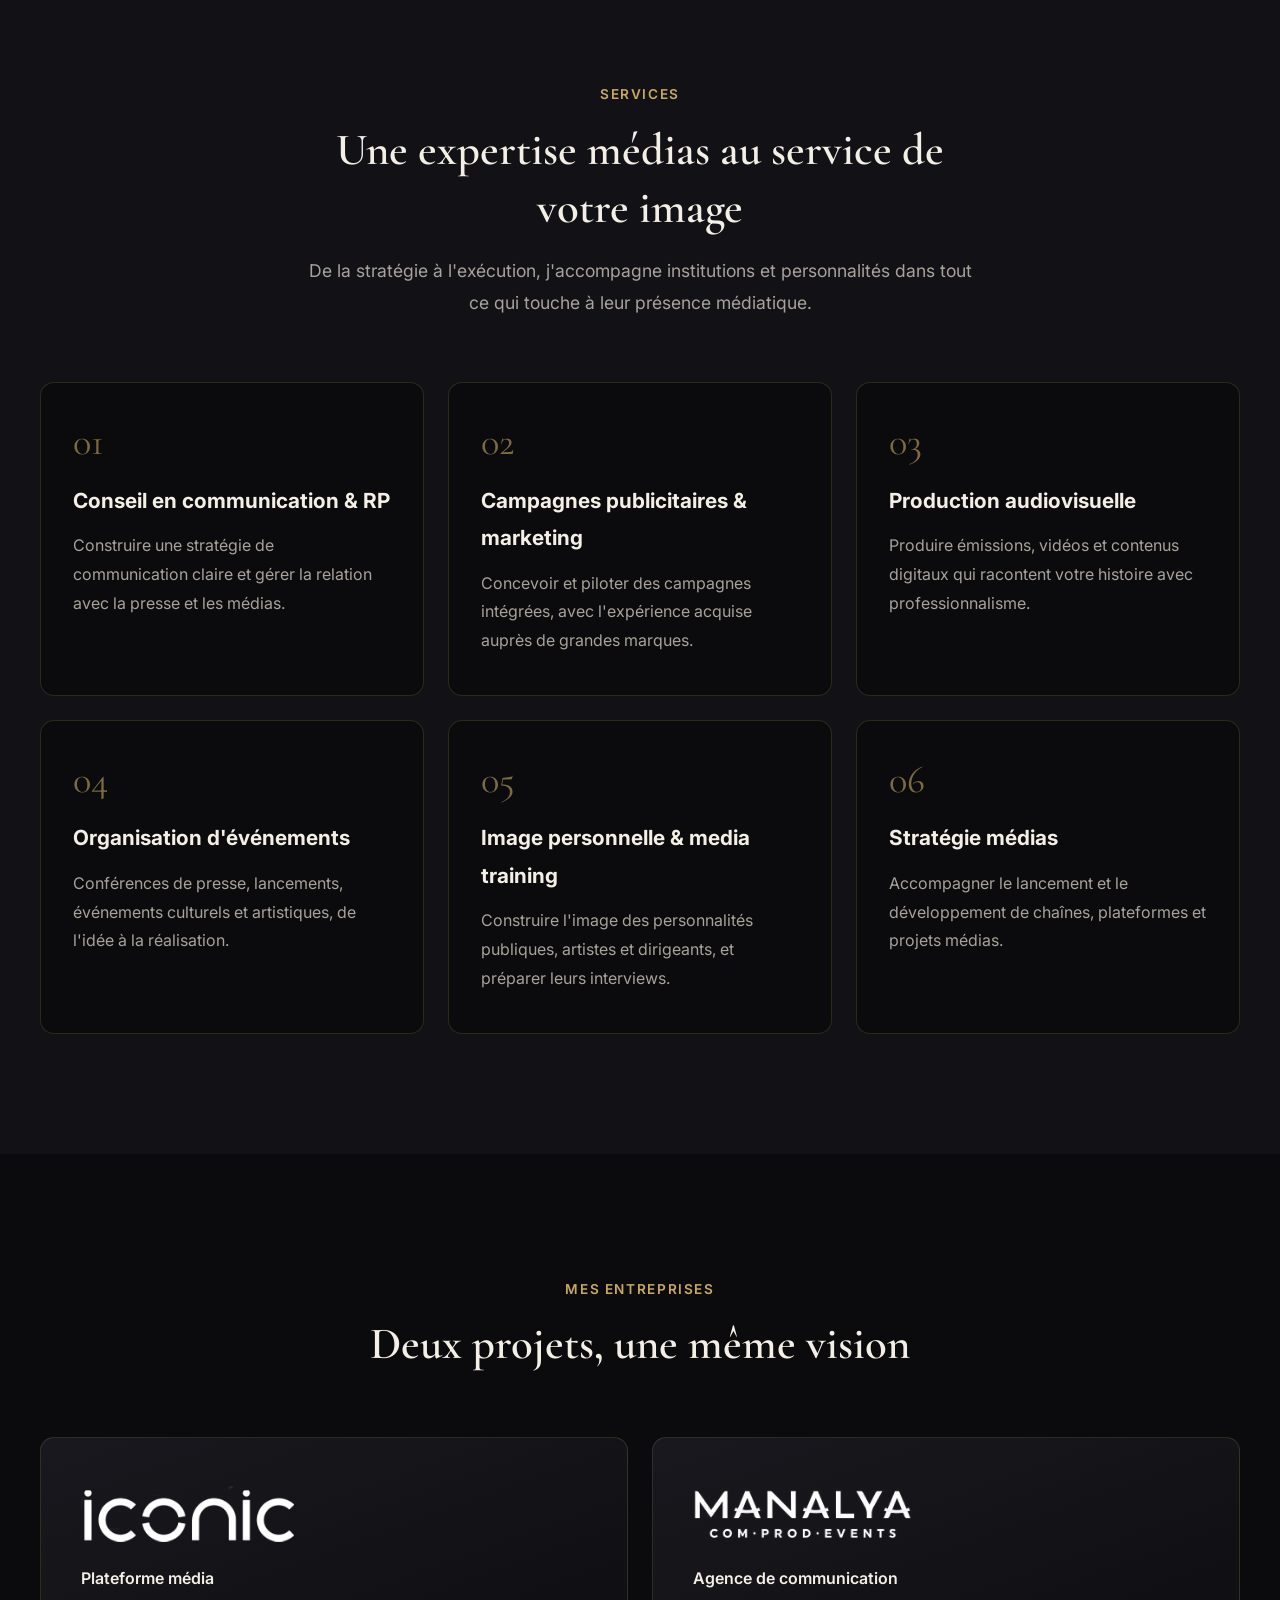
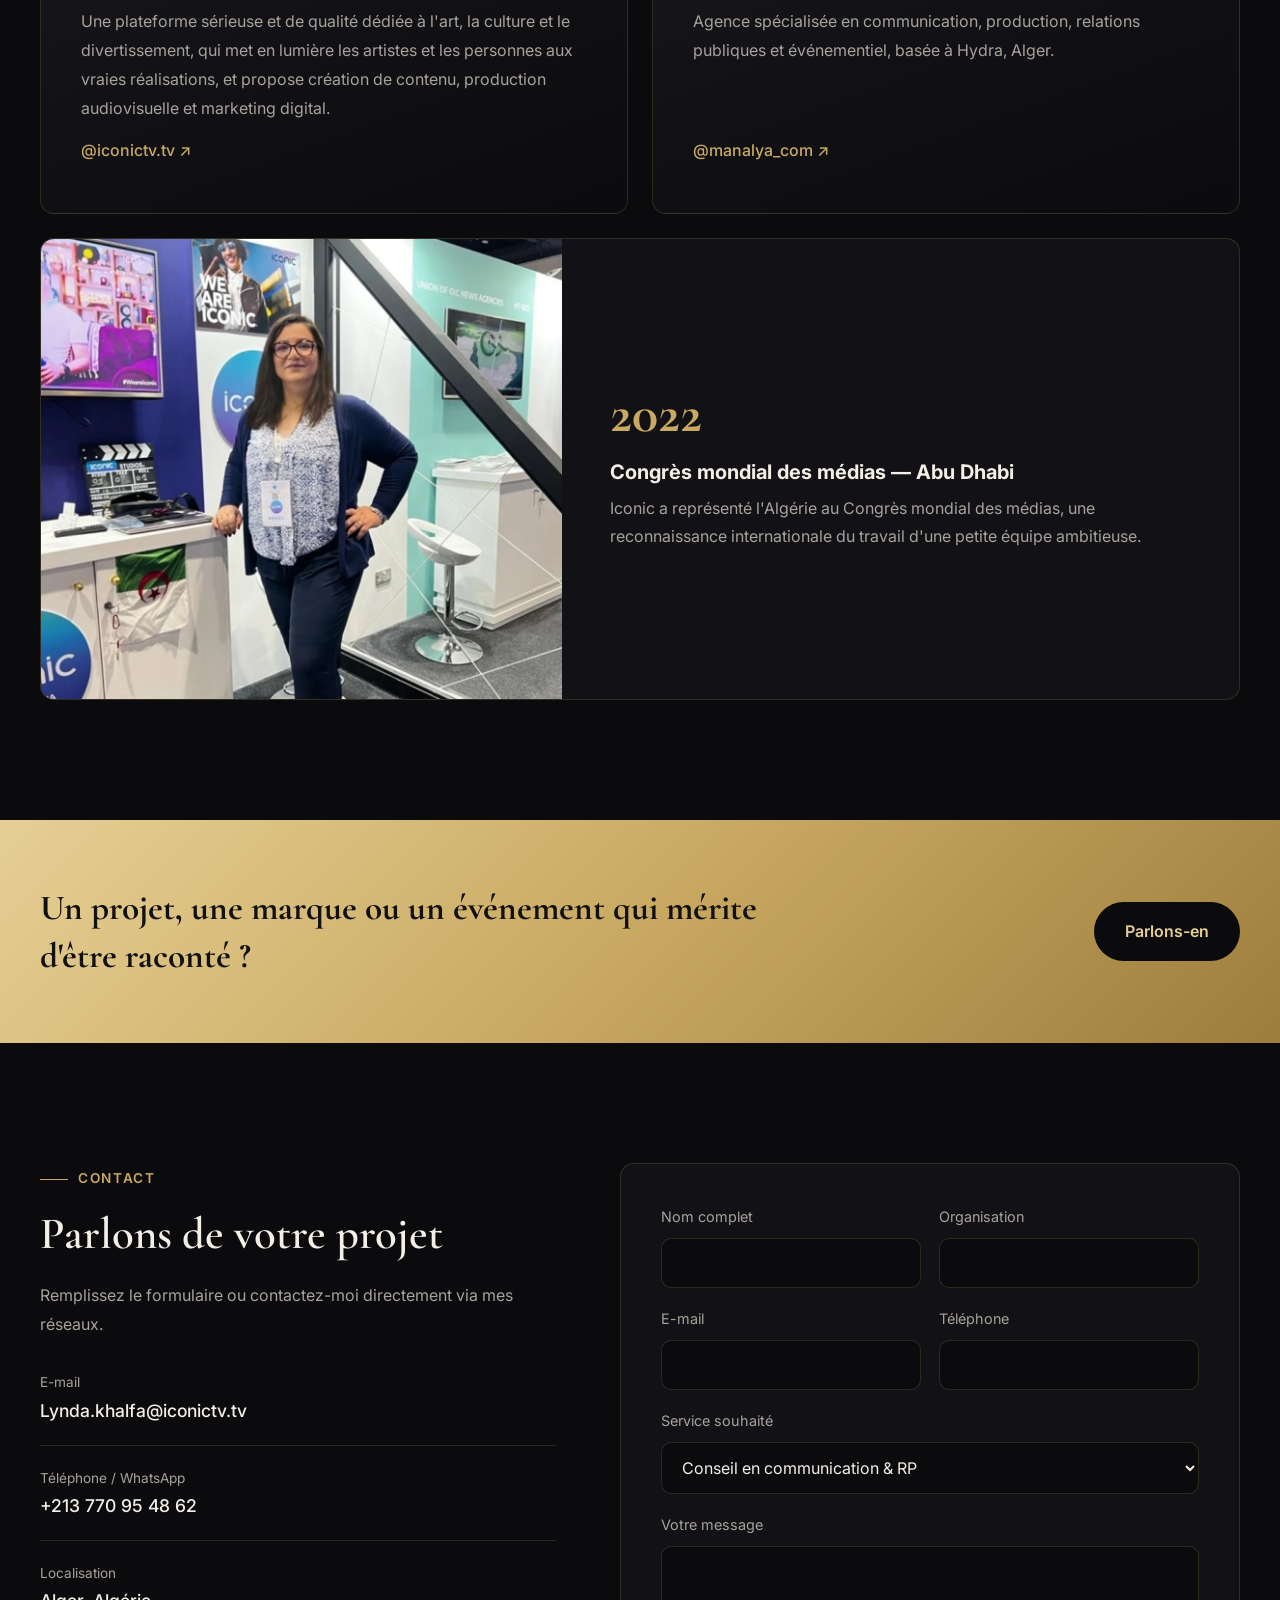
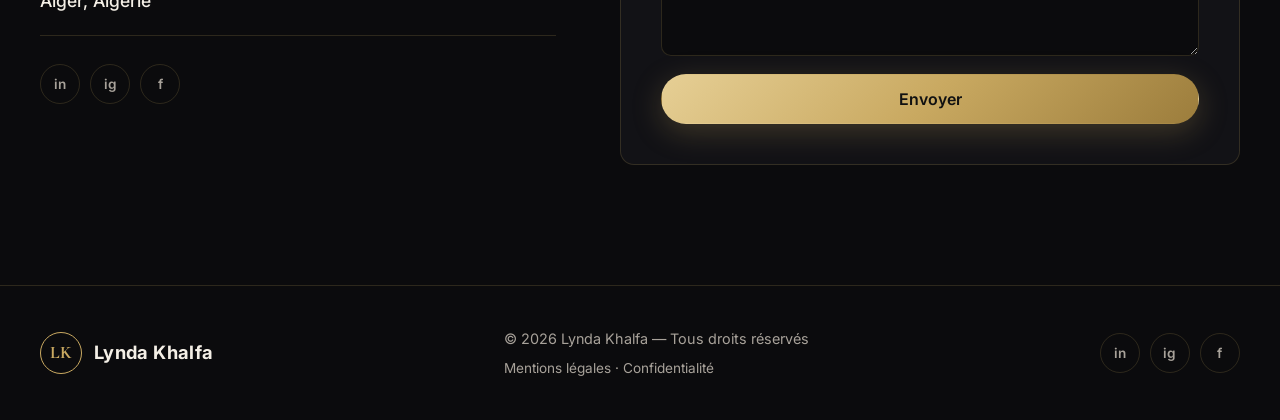
==== commit 0c54e4d7: "Phase 1: working contact form, share previews, favicon, legal pages, SEO basics - Contact form posts" ====
--- a/index.html
+++ b/index.html
@@ -5,6 +5,50 @@
   <meta name="viewport" content="width=device-width, initial-scale=1.0">
   <title>Lynda Khalfa | Médias, communication & relations publiques</title>
   <meta name="description" content="Lynda Khalfa — experte en médias, communication et relations publiques, fondatrice de la plateforme Iconic et de l'agence Manalya.">
+  <link rel="canonical" href="https://bourezgd.github.io/lynda-website/">
+  <link rel="icon" href="assets/img/favicon.svg" type="image/svg+xml">
+  <link rel="icon" href="assets/img/favicon-32.png" sizes="32x32" type="image/png">
+  <link rel="apple-touch-icon" href="assets/img/apple-touch-icon.png">
+  <meta name="theme-color" content="#0b0b0d">
+  <meta property="og:type" content="website">
+  <meta property="og:site_name" content="Lynda Khalfa">
+  <meta property="og:title" content="Lynda Khalfa | Médias, communication &amp; relations publiques">
+  <meta property="og:description" content="Experte en médias, communication et relations publiques, fondatrice de la plateforme Iconic et de l'agence Manalya.">
+  <meta property="og:url" content="https://bourezgd.github.io/lynda-website/">
+  <meta property="og:image" content="https://bourezgd.github.io/lynda-website/assets/img/og.jpg">
+  <meta property="og:image:width" content="1200">
+  <meta property="og:image:height" content="630">
+  <meta property="og:locale" content="fr_FR">
+  <meta property="og:locale:alternate" content="en_US">
+  <meta property="og:locale:alternate" content="ar_DZ">
+  <meta name="twitter:card" content="summary_large_image">
+  <meta name="twitter:title" content="Lynda Khalfa | Médias, communication &amp; relations publiques">
+  <meta name="twitter:description" content="Experte en médias, communication et relations publiques, fondatrice d'Iconic et de Manalya.">
+  <meta name="twitter:image" content="https://bourezgd.github.io/lynda-website/assets/img/og.jpg">
+  <script type="application/ld+json">
+  {
+    "@context": "https://schema.org",
+    "@type": "Person",
+    "name": "Lynda Khalfa",
+    "alternateName": "ليندا خالفة",
+    "jobTitle": "Experte en médias, communication et relations publiques",
+    "url": "https://bourezgd.github.io/lynda-website/",
+    "image": "https://bourezgd.github.io/lynda-website/assets/img/lynda.jpg",
+    "email": "mailto:Lynda.khalfa@iconictv.tv",
+    "telephone": "+213770954862",
+    "address": { "@type": "PostalAddress", "addressLocality": "Alger", "addressCountry": "DZ" },
+    "knowsLanguage": ["fr", "en", "ar"],
+    "worksFor": [
+      { "@type": "Organization", "name": "Iconic", "sameAs": "https://www.instagram.com/iconictv.tv" },
+      { "@type": "Organization", "name": "Manalya", "sameAs": "https://www.instagram.com/manalya_com" }
+    ],
+    "sameAs": [
+      "https://www.linkedin.com/in/lyndakhalfa",
+      "https://www.instagram.com/lynda_khalfa_chaib",
+      "https://www.facebook.com/share/1FAeTQP4gi/"
+    ]
+  }
+  </script>
   <link rel="preconnect" href="https://fonts.googleapis.com">
   <link rel="preconnect" href="https://fonts.gstatic.com" crossorigin>
   <link href="https://fonts.googleapis.com/css2?family=Cormorant+Garamond:wght@500;600;700&family=Tajawal:wght@300;400;500;700;800&family=Inter:wght@300;400;500;600&display=swap" rel="stylesheet">
@@ -247,6 +291,7 @@
         </div>
       </div>
       <form class="form reveal" id="contactForm">
+        <input type="text" name="_honey" class="hp" tabindex="-1" autocomplete="off" aria-hidden="true">
         <div class="form__row">
           <label><span data-i18n="form.name">Nom complet</span><input type="text" name="name" required></label>
           <label><span data-i18n="form.company">Organisation</span><input type="text" name="company"></label>
@@ -279,7 +324,10 @@
         <span class="logo__mark">LK</span>
         <span class="logo__text" data-i18n="brand">Lynda Khalfa</span>
       </a>
-      <p class="footer__copy">© <span id="year"></span> Lynda Khalfa — <span data-i18n="footer.rights">Tous droits réservés</span></p>
+      <div class="footer__meta">
+        <p class="footer__copy">© <span id="year"></span> Lynda Khalfa — <span data-i18n="footer.rights">Tous droits réservés</span></p>
+        <p class="footer__links"><a href="mentions-legales.html" data-i18n="footer.legal">Mentions légales</a> · <a href="confidentialite.html" data-i18n="footer.privacy">Confidentialité</a></p>
+      </div>
       <div class="socials">
         <a href="https://www.linkedin.com/in/lyndakhalfa" target="_blank" rel="noopener" aria-label="LinkedIn">in</a>
         <a href="https://www.instagram.com/lynda_khalfa_chaib" target="_blank" rel="noopener" aria-label="Instagram">ig</a>
--- a/assets/css/style.css
+++ b/assets/css/style.css
@@ -285,6 +285,21 @@
 .footer { border-top: 1px solid var(--line); padding: 40px 0; }
 .footer__inner { display: flex; align-items: center; justify-content: space-between; gap: 20px; flex-wrap: wrap; }
 .footer__copy { color: var(--muted); font-size: .9rem; }
+.footer__links { font-size: .85rem; color: var(--muted); margin-top: 4px; }
+.footer__links a:hover { color: var(--gold); }
+.hp { position: absolute; left: -9999px; width: 1px; height: 1px; opacity: 0; }
+.form button:disabled { opacity: .6; cursor: wait; }
+
+/* Legal pages */
+.legal { padding: 140px 0 100px; }
+.legal .container { max-width: 820px; }
+.legal h1 { font-family: var(--font-display); font-size: clamp(2rem, 4vw, 3rem); margin-bottom: 12px; }
+.legal .legal__updated { color: var(--muted); margin-bottom: 48px; }
+.legal h2 { font-size: 1.25rem; color: var(--gold); margin: 40px 0 12px; }
+.legal p, .legal li { color: var(--muted); margin-bottom: 10px; }
+.legal ul { padding-inline-start: 22px; }
+.legal a { color: var(--gold); }
+.legal a:hover { text-decoration: underline; }
 .socials { display: flex; gap: 10px; }
 .socials a {
   width: 40px; height: 40px; border-radius: 50%; display: grid; place-items: center;
